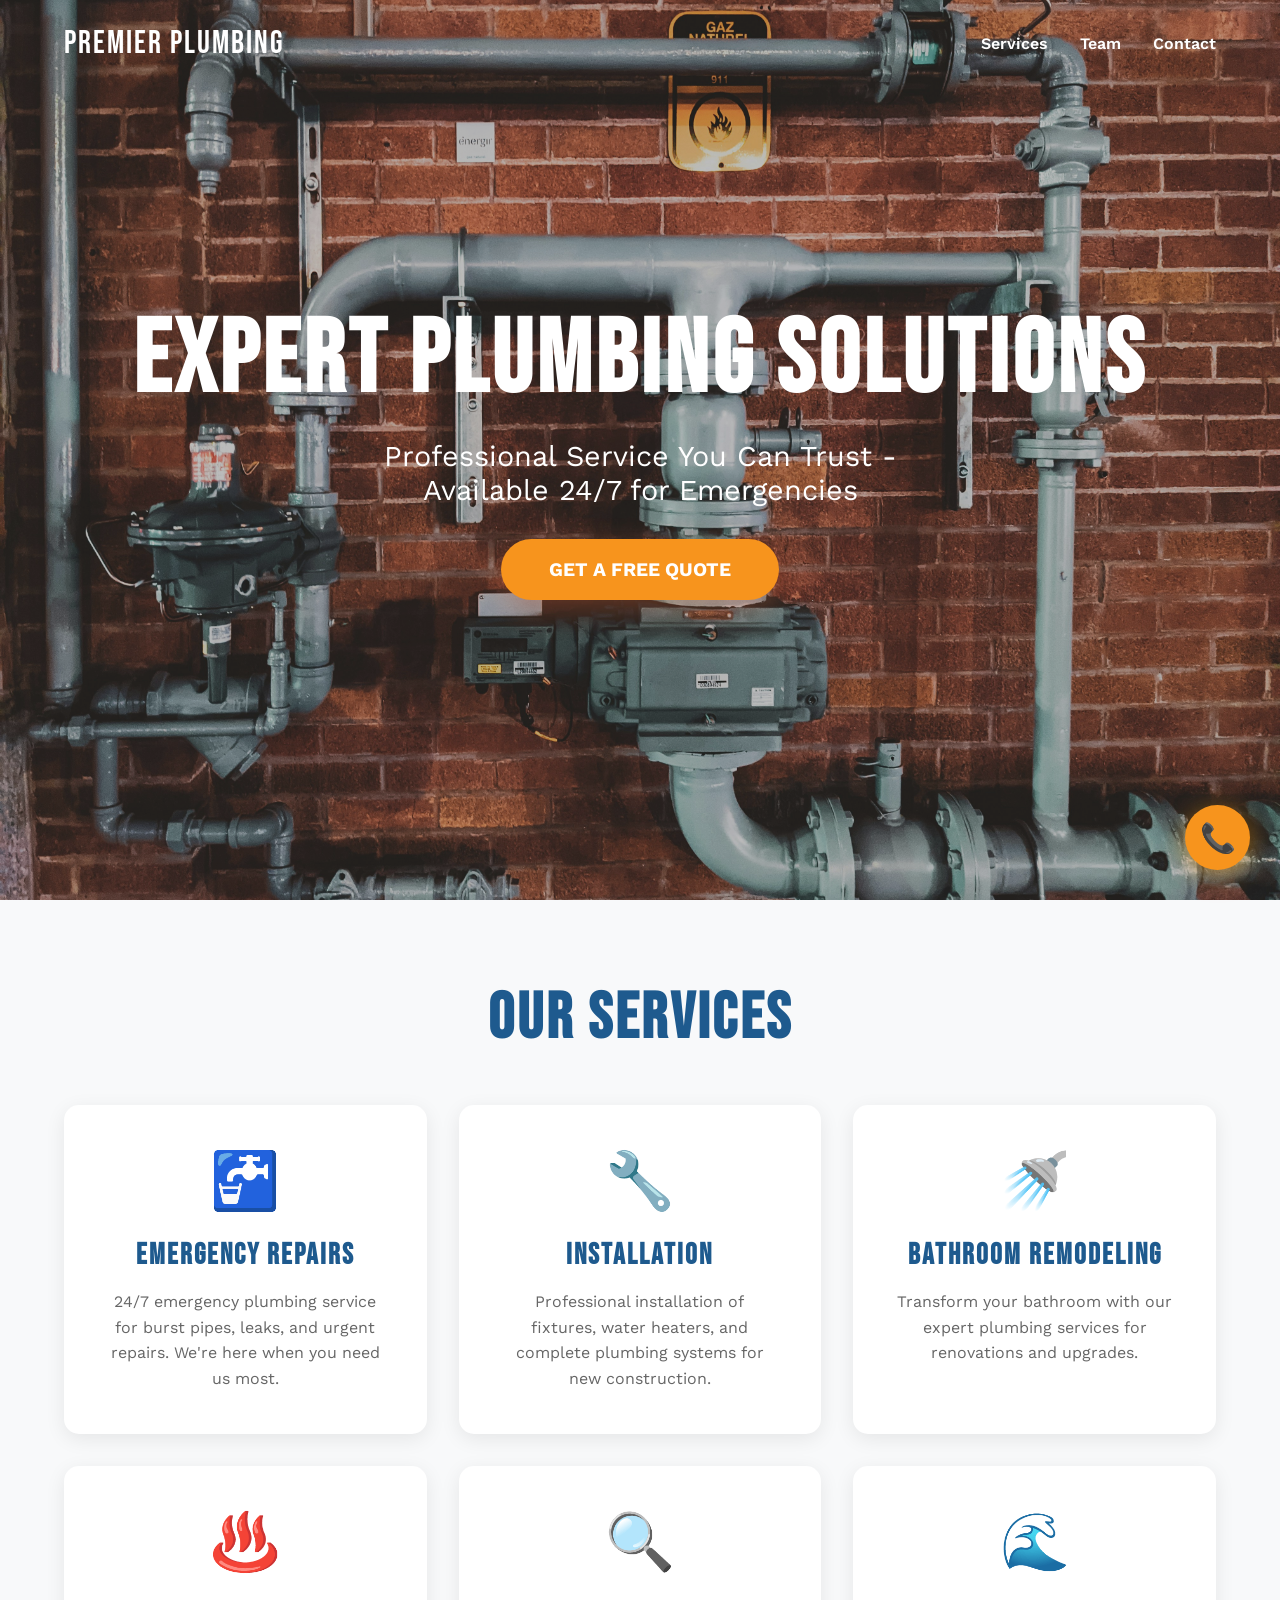
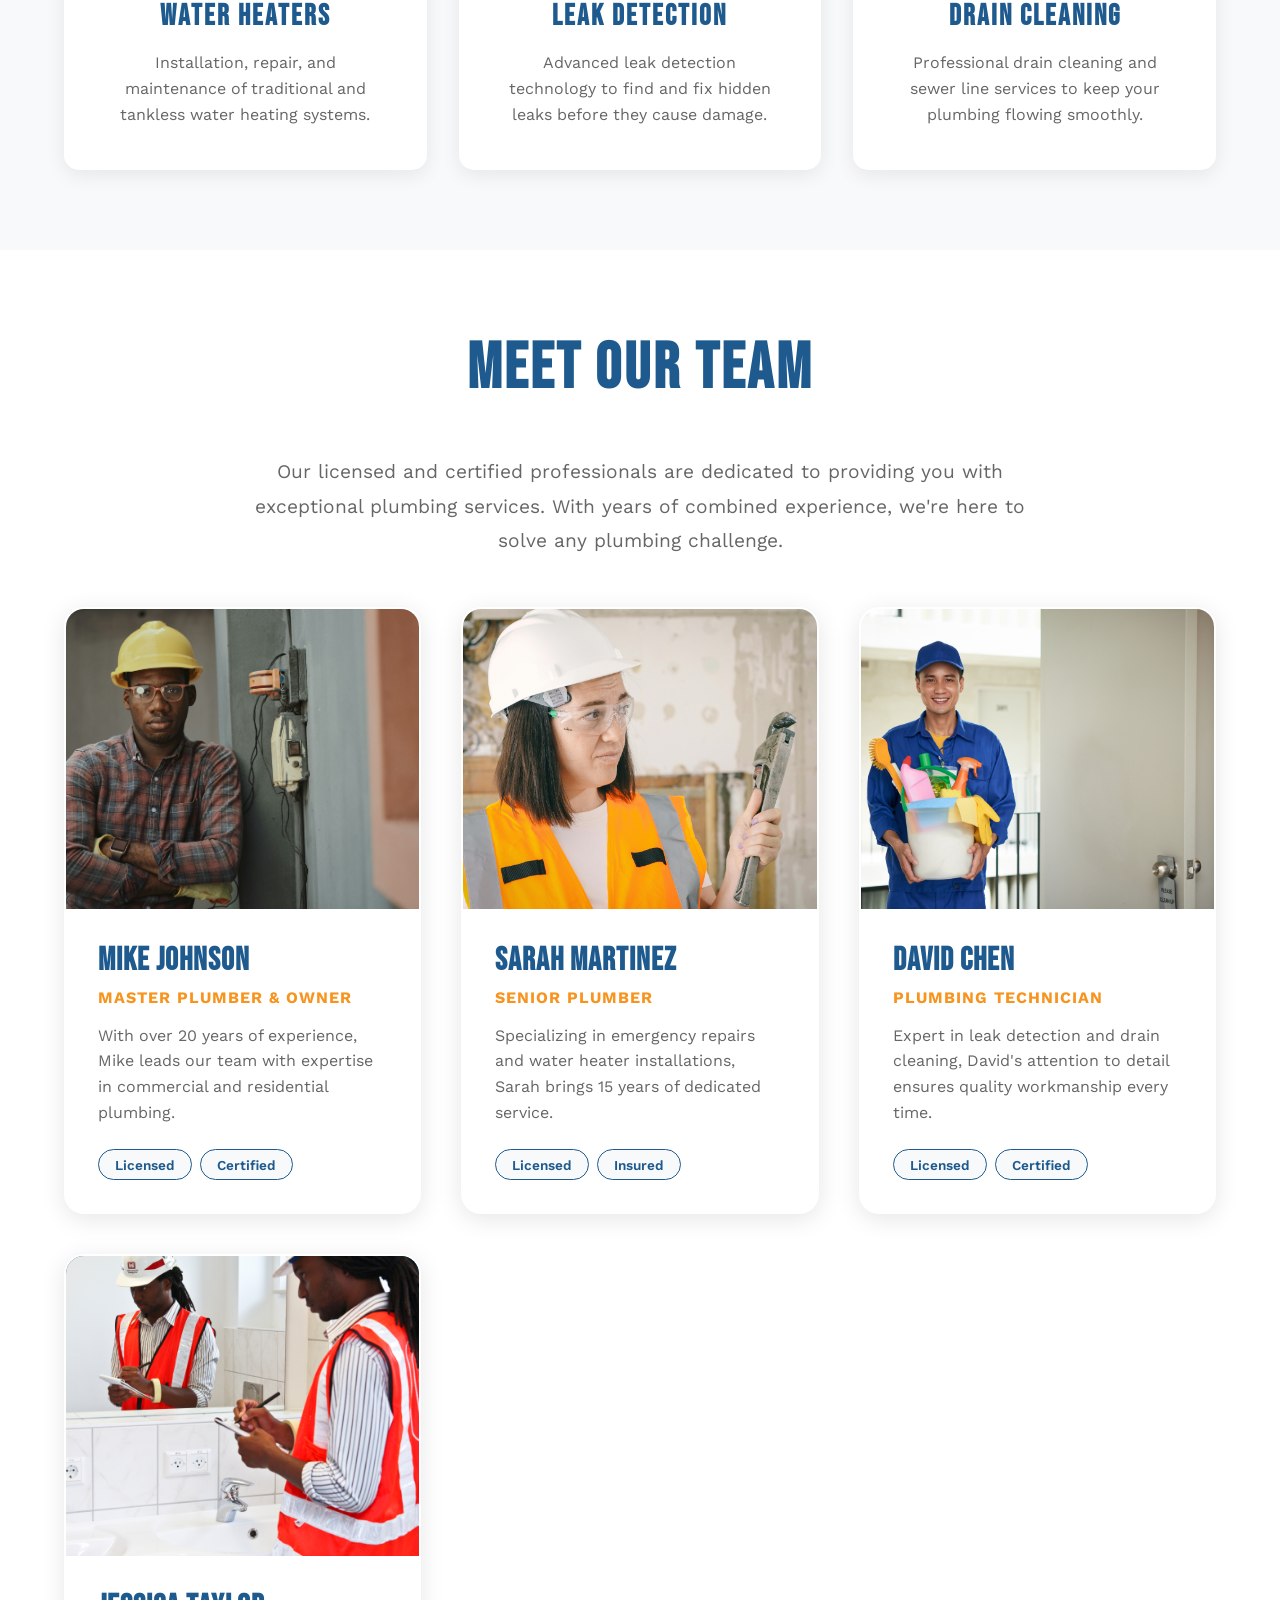
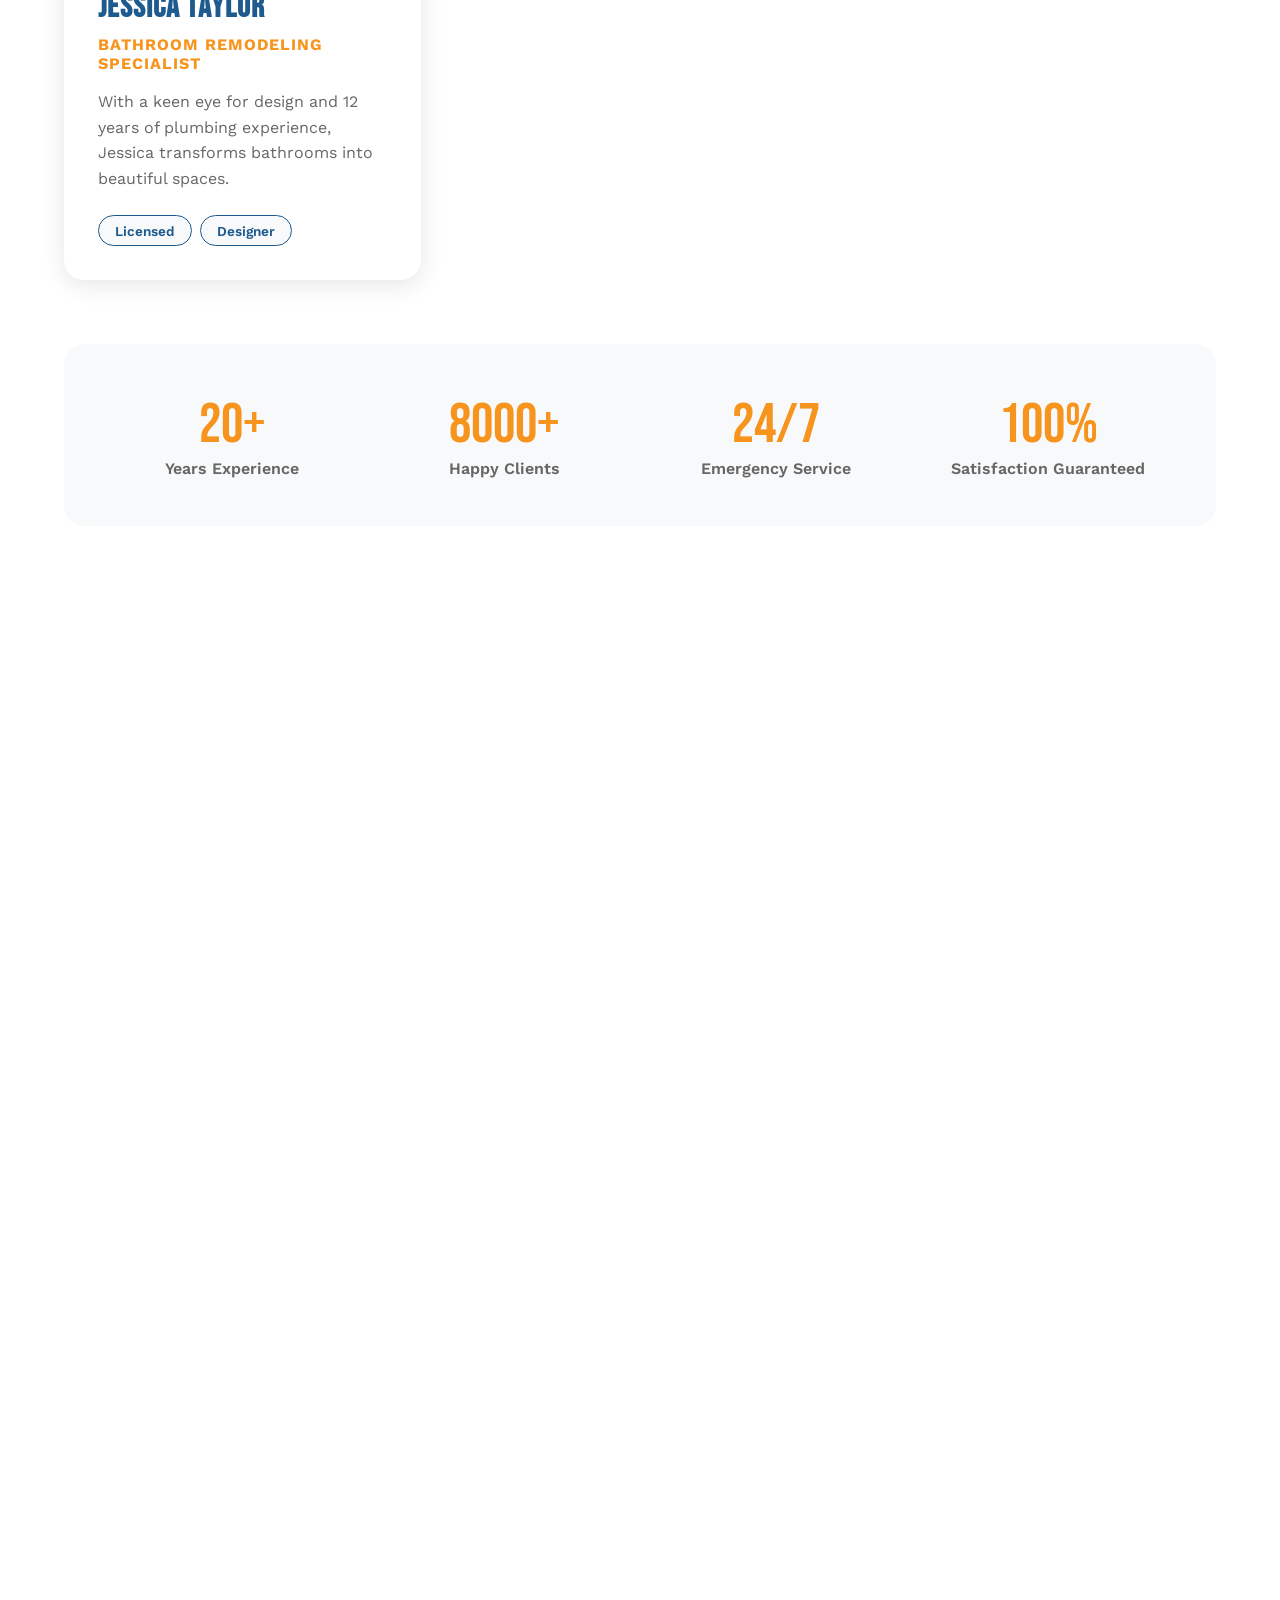
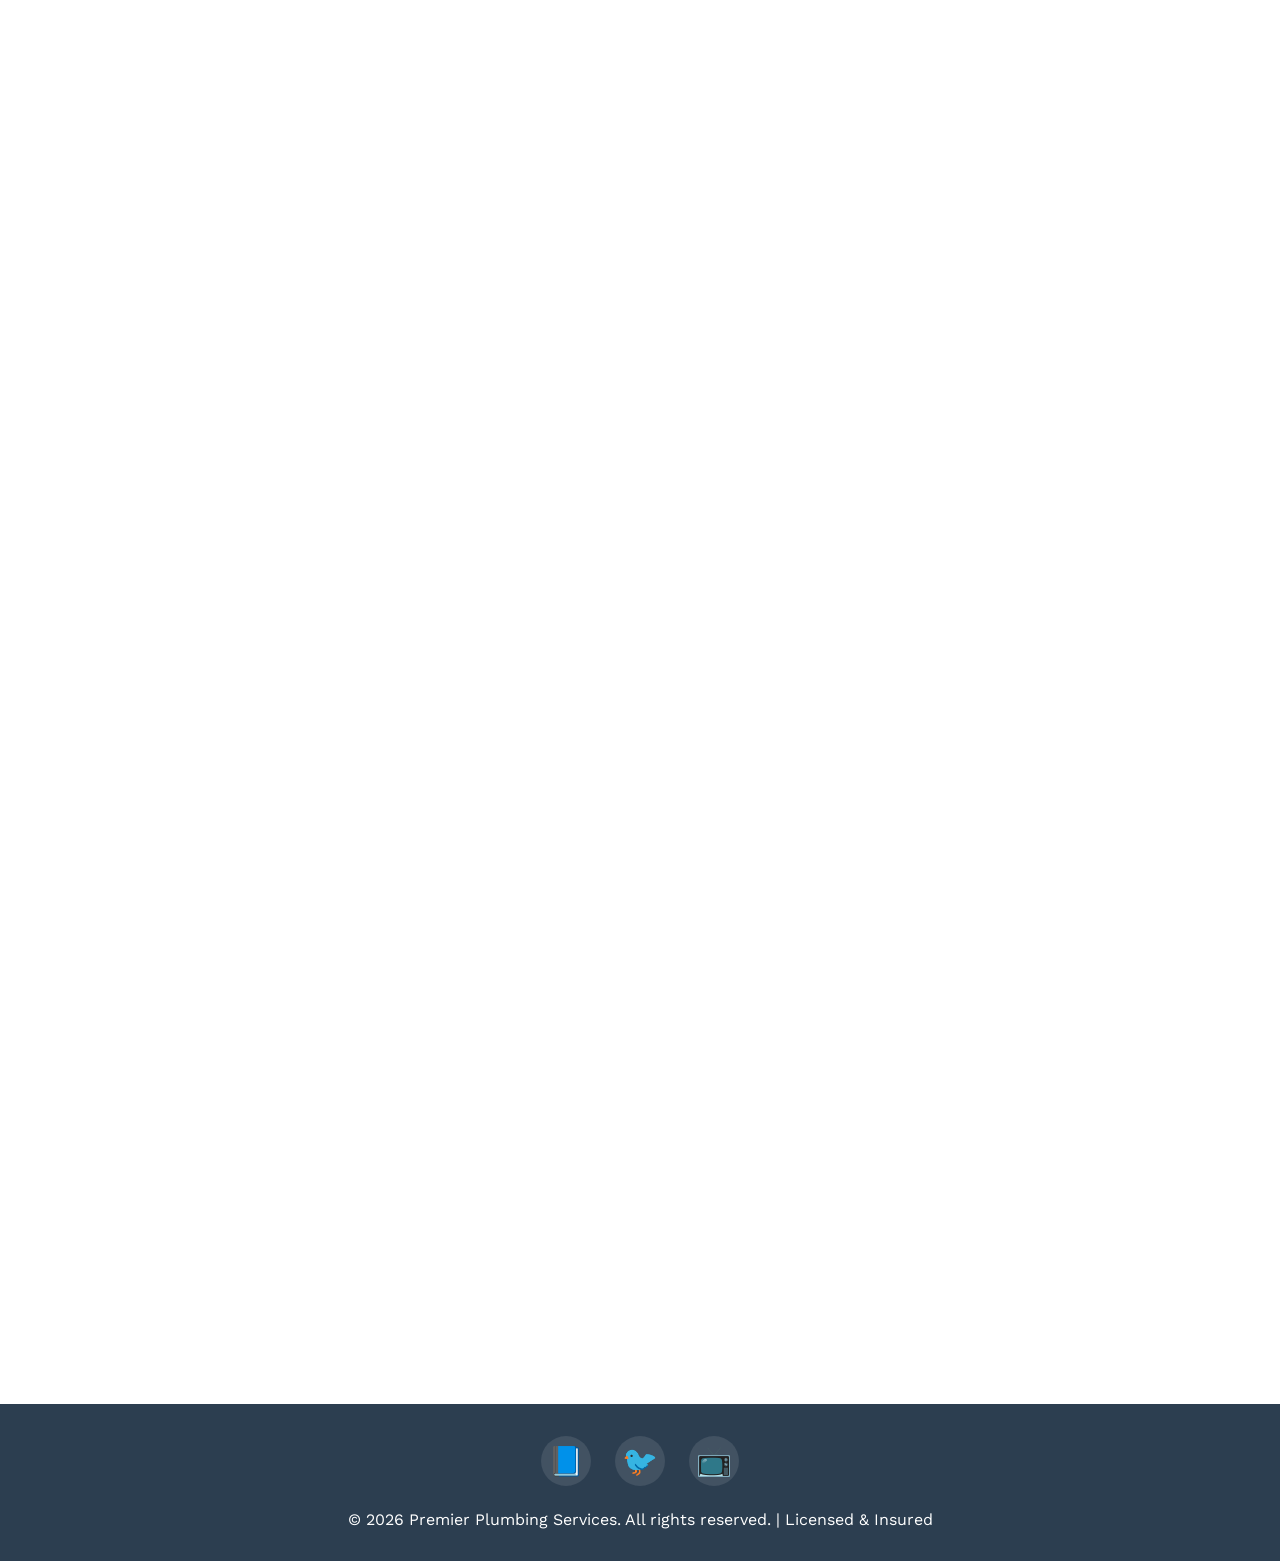
==== index.html @ 0212f5e2 "Pushed to GIT" ====
<!DOCTYPE html>
<html lang="en">
<head>
    <meta charset="UTF-8">
    <meta name="viewport" content="width=device-width, initial-scale=1.0">
    <title>Premier Plumbing Services | 24/7 Emergency Repairs</title>
    <link rel="preconnect" href="https://fonts.googleapis.com">
    <link rel="preconnect" href="https://fonts.gstatic.com" crossorigin>
    <link href="https://fonts.googleapis.com/css2?family=Bebas+Neue&family=Work+Sans:wght@400;600;700&display=swap" rel="stylesheet">
    <link rel="stylesheet" href="styles.css">
</head>
<body>
    <!-- Navigation -->
    <nav id="navbar">
        <div class="nav-container">
            <div class="logo">PREMIER PLUMBING</div>
            <ul class="nav-links">
                <li><a href="#services">Services</a></li>
                <li><a href="#about">Team</a></li>
                <li><a href="#contact">Contact</a></li>
            </ul>
        </div>
    </nav>

    <!-- Hero Section with Slideshow -->
    <section class="hero">
        <div class="slideshow">
            <div class="slide slide-1 active"></div>
            <div class="slide slide-2"></div>
            <div class="slide slide-3"></div>
        </div>
        <div class="hero-overlay"></div>
        <div class="hero-content">
            <h1>EXPERT PLUMBING SOLUTIONS</h1>
            <p>Professional Service You Can Trust - Available 24/7 for Emergencies</p>
            <a href="#contact" class="cta-button">GET A FREE QUOTE</a>
        </div>
    </section>

    <!-- Services Section -->
    <section id="services">
        <div class="container">
            <h2 class="section-title">OUR SERVICES</h2>
            <div class="services-grid">
                <div class="service-card">
                    <div class="service-icon">🚰</div>
                    <h3>Emergency Repairs</h3>
                    <p>24/7 emergency plumbing service for burst pipes, leaks, and urgent repairs. We're here when you need us most.</p>
                </div>
                <div class="service-card">
                    <div class="service-icon">🔧</div>
                    <h3>Installation</h3>
                    <p>Professional installation of fixtures, water heaters, and complete plumbing systems for new construction.</p>
                </div>
                <div class="service-card">
                    <div class="service-icon">🚿</div>
                    <h3>Bathroom Remodeling</h3>
                    <p>Transform your bathroom with our expert plumbing services for renovations and upgrades.</p>
                </div>
                <div class="service-card">
                    <div class="service-icon">♨️</div>
                    <h3>Water Heaters</h3>
                    <p>Installation, repair, and maintenance of traditional and tankless water heating systems.</p>
                </div>
                <div class="service-card">
                    <div class="service-icon">🔍</div>
                    <h3>Leak Detection</h3>
                    <p>Advanced leak detection technology to find and fix hidden leaks before they cause damage.</p>
                </div>
                <div class="service-card">
                    <div class="service-icon">🌊</div>
                    <h3>Drain Cleaning</h3>
                    <p>Professional drain cleaning and sewer line services to keep your plumbing flowing smoothly.</p>
                </div>
            </div>
        </div>
    </section>

    <!-- Team Section -->
    <section id="about">
        <div class="container">
            <h2 class="section-title">MEET OUR TEAM</h2>
            <p class="team-intro">Our licensed and certified professionals are dedicated to providing you with exceptional plumbing services. With years of combined experience, we're here to solve any plumbing challenge.</p>
            
            <div class="team-grid">
                <div class="team-card">
                    <div class="team-image">
                        <img src="images/team1.jpg" alt="Mike Johnson - Master Plumber">
                    </div>
                    <div class="team-info">
                        <h3>Mike Johnson</h3>
                        <p class="team-role">Master Plumber & Owner</p>
                        <p class="team-description">With over 20 years of experience, Mike leads our team with expertise in commercial and residential plumbing.</p>
                        <div class="team-badges">
                            <span class="badge">Licensed</span>
                            <span class="badge">Certified</span>
                        </div>
                    </div>
                </div>

                <div class="team-card">
                    <div class="team-image">
                        <img src="images/team2.jpg" alt="Sarah Martinez - Senior Plumber">
                    </div>
                    <div class="team-info">
                        <h3>Sarah Martinez</h3>
                        <p class="team-role">Senior Plumber</p>
                        <p class="team-description">Specializing in emergency repairs and water heater installations, Sarah brings 15 years of dedicated service.</p>
                        <div class="team-badges">
                            <span class="badge">Licensed</span>
                            <span class="badge">Insured</span>
                        </div>
                    </div>
                </div>

                <div class="team-card">
                    <div class="team-image">
                        <img src="images/team3.jpg" alt="David Chen - Plumbing Technician">
                    </div>
                    <div class="team-info">
                        <h3>David Chen</h3>
                        <p class="team-role">Plumbing Technician</p>
                        <p class="team-description">Expert in leak detection and drain cleaning, David's attention to detail ensures quality workmanship every time.</p>
                        <div class="team-badges">
                            <span class="badge">Licensed</span>
                            <span class="badge">Certified</span>
                        </div>
                    </div>
                </div>

                <div class="team-card">
                    <div class="team-image">
                        <img src="images/team4.jpg" alt="Jessica Taylor - Bathroom Specialist">
                    </div>
                    <div class="team-info">
                        <h3>Jessica Taylor</h3>
                        <p class="team-role">Bathroom Remodeling Specialist</p>
                        <p class="team-description">With a keen eye for design and 12 years of plumbing experience, Jessica transforms bathrooms into beautiful spaces.</p>
                        <div class="team-badges">
                            <span class="badge">Licensed</span>
                            <span class="badge">Designer</span>
                        </div>
                    </div>
                </div>
            </div>

            <div class="stats">
                <div class="stat-item">
                    <span class="stat-number">20+</span>
                    <span class="stat-label">Years Experience</span>
                </div>
                <div class="stat-item">
                    <span class="stat-number">8000+</span>
                    <span class="stat-label">Happy Clients</span>
                </div>
                <div class="stat-item">
                    <span class="stat-number">24/7</span>
                    <span class="stat-label">Emergency Service</span>
                </div>
                <div class="stat-item">
                    <span class="stat-number">100%</span>
                    <span class="stat-label">Satisfaction Guaranteed</span>
                </div>
            </div>
        </div>
    </section>

    <!-- Pricing Section -->
    <section id="pricing">
        <div class="container">
            <h2 class="section-title">OUR PRICING PLANS</h2>
            <p class="pricing-intro">Transparent pricing with no hidden fees. Choose the plan that works best for you.</p>
            
            <div class="pricing-grid">
                <div class="pricing-card">
                    <div class="pricing-header">
                        <h3>Basic Service</h3>
                        <div class="price">
                            <span class="currency">$</span>
                            <span class="amount">89</span>
                            <span class="period">/visit</span>
                        </div>
                    </div>
                    <ul class="pricing-features">
                        <li>✓ Standard Inspection</li>
                        <li>✓ Minor Repairs</li>
                        <li>✓ Drain Cleaning</li>
                        <li>✓ Fixture Installation</li>
                        <li>✓ 30-Day Warranty</li>
                        <li class="unavailable">✗ Emergency Service</li>
                        <li class="unavailable">✗ Priority Scheduling</li>
                    </ul>
                    <button class="pricing-btn">Get Started</button>
                </div>

                <div class="pricing-card featured">
                    <div class="badge-featured">MOST POPULAR</div>
                    <div class="pricing-header">
                        <h3>Premium Service</h3>
                        <div class="price">
                            <span class="currency">$</span>
                            <span class="amount">149</span>
                            <span class="period">/visit</span>
                        </div>
                    </div>
                    <ul class="pricing-features">
                        <li>✓ Comprehensive Inspection</li>
                        <li>✓ All Repairs Included</li>
                        <li>✓ Advanced Drain Cleaning</li>
                        <li>✓ Fixture Installation</li>
                        <li>✓ 90-Day Warranty</li>
                        <li>✓ Same-Day Service</li>
                        <li>✓ Priority Scheduling</li>
                    </ul>
                    <button class="pricing-btn featured-btn">Get Started</button>
                </div>

                <div class="pricing-card">
                    <div class="pricing-header">
                        <h3>Emergency 24/7</h3>
                        <div class="price">
                            <span class="currency">$</span>
                            <span class="amount">199</span>
                            <span class="period">/visit</span>
                        </div>
                    </div>
                    <ul class="pricing-features">
                        <li>✓ 24/7 Availability</li>
                        <li>✓ 30-Min Response Time</li>
                        <li>✓ All Emergency Repairs</li>
                        <li>✓ Water Damage Prevention</li>
                        <li>✓ 1-Year Warranty</li>
                        <li>✓ Priority Scheduling</li>
                        <li>✓ Follow-up Inspection</li>
                    </ul>
                    <button class="pricing-btn">Get Started</button>
                </div>

                <div class="pricing-card">
                    <div class="pricing-header">
                        <h3>Annual Maintenance</h3>
                        <div class="price">
                            <span class="currency">$</span>
                            <span class="amount">499</span>
                            <span class="period">/year</span>
                        </div>
                    </div>
                    <ul class="pricing-features">
                        <li>✓ 4 Scheduled Inspections</li>
                        <li>✓ Preventive Maintenance</li>
                        <li>✓ 20% Off All Repairs</li>
                        <li>✓ Priority Emergency Service</li>
                        <li>✓ Lifetime Warranty</li>
                        <li>✓ Free Drain Cleaning</li>
                        <li>✓ Water Heater Check</li>
                    </ul>
                    <button class="pricing-btn">Get Started</button>
                </div>
            </div>

            <p class="pricing-note">* Prices are base rates. Final cost may vary based on materials and complexity of work. Free estimates available.</p>
        </div>
    </section>

    <!-- Testimonials Section -->
    <section id="testimonials">
        <div class="container">
            <h2 class="section-title">WHAT OUR CLIENTS SAY</h2>
            <div class="testimonial-slider-container">
                <button class="slider-arrow prev" aria-label="Previous testimonial">‹</button>
                
                <div class="testimonial-slider">
                    <div class="testimonial-slide active">
                        <div class="testimonial-card">
                            <div class="testimonial-image">
                                <img src="images/client1.jpg" alt="Client photo">
                            </div>
                            <div class="testimonial-content">
                                <div class="stars">⭐⭐⭐⭐⭐</div>
                                <p class="testimonial-text">"Premier Plumbing saved the day! Had a burst pipe at 2 AM and they were here within 30 minutes. Professional, efficient, and reasonably priced. Highly recommend!"</p>
                                <h4 class="client-name">John Anderson</h4>
                                <p class="client-location">Homeowner, Downtown</p>
                            </div>
                        </div>
                    </div>

                    <div class="testimonial-slide">
                        <div class="testimonial-card">
                            <div class="testimonial-image">
                                <img src="images/client2.jpg" alt="Client photo">
                            </div>
                            <div class="testimonial-content">
                                <div class="stars">⭐⭐⭐⭐⭐</div>
                                <p class="testimonial-text">"Outstanding service! They completely renovated our bathroom plumbing. The team was punctual, clean, and the quality of work exceeded our expectations."</p>
                                <h4 class="client-name">Maria Rodriguez</h4>
                                <p class="client-location">Business Owner, Westside</p>
                            </div>
                        </div>
                    </div>

                    <div class="testimonial-slide">
                        <div class="testimonial-card">
                            <div class="testimonial-image">
                                <img src="images/client3.jpg" alt="Client photo">
                            </div>
                            <div class="testimonial-content">
                                <div class="stars">⭐⭐⭐⭐⭐</div>
                                <p class="testimonial-text">"Best plumbers in town! Fixed our water heater issue quickly and explained everything clearly. Fair pricing and excellent customer service. Will definitely use again."</p>
                                <h4 class="client-name">Robert Chen</h4>
                                <p class="client-location">Property Manager, Eastside</p>
                            </div>
                        </div>
                    </div>

                    <div class="testimonial-slide">
                        <div class="testimonial-card">
                            <div class="testimonial-image">
                                <img src="images/client4.jpg" alt="Client photo">
                            </div>
                            <div class="testimonial-content">
                                <div class="stars">⭐⭐⭐⭐⭐</div>
                                <p class="testimonial-text">"Professional and trustworthy! They handled our commercial building's plumbing upgrade perfectly. On time, on budget, and incredible attention to detail."</p>
                                <h4 class="client-name">Sarah Thompson</h4>
                                <p class="client-location">Facility Manager, North District</p>
                            </div>
                        </div>
                    </div>
                </div>
                
                <button class="slider-arrow next" aria-label="Next testimonial">›</button>
            </div>
        </div>
    </section>

    <!-- Trusted Brands Section -->
    <section id="brands">
        <div class="container">
            <h2 class="section-title">TRUSTED BY LEADING BRANDS</h2>
            <div class="brands-grid">
                <div class="brand-item">
                    <img src="images/brand1.jpg" alt="Kohler">
                </div>
                <div class="brand-item">
                    <img src="images/brand2.webp" alt="American Standard">
                </div>
                <div class="brand-item">
                    <img src="images/brand3.png" alt="Delta">
                </div>
                <div class="brand-item">
                    <img src="images/brand4.png" alt="Moen">
                </div>
                <div class="brand-item">
                    <img src="images/brand5.webp" alt="Rheem">
                </div>
                <!-- <div class="brand-item">
                    <img src="images/brand6.png" alt="Toto">
                </div> -->
            </div>
        </div>
    </section>

    <!-- Contact Section with Mailchimp Form -->
    <section id="contact">
        <div class="container">
            <h2 class="section-title">GET IN TOUCH</h2>
            <div class="contact-content">
                <p>Ready to solve your plumbing problems? Sign up for our newsletter to receive exclusive tips, special offers, and priority service notifications.</p>
                
                <!-- Mailchimp Form -->
                <div class="email-form">
                    <form id="mc-embedded-subscribe-form" name="mc-embedded-subscribe-form" class="validate" target="_blank" novalidate>
                        <div class="form-group">
                            <label for="mce-EMAIL">Email Address *</label>
                            <input type="email" value="" name="EMAIL" class="required email" id="mce-EMAIL" required placeholder="your.email@example.com">
                        </div>
                        <div class="form-group">
                            <label for="mce-FNAME">First Name</label>
                            <input type="text" value="" name="FNAME" class="" id="mce-FNAME" placeholder="John">
                        </div>
                        <div class="form-group">
                            <label for="mce-LNAME">Last Name</label>
                            <input type="text" value="" name="LNAME" class="" id="mce-LNAME" placeholder="Doe">
                        </div>
                        <div style="position: absolute; left: -5000px;" aria-hidden="true">
                            <input type="text" name="b_XXXX_XXXX" tabindex="-1" value="">
                        </div>
                        <button type="submit" class="submit-btn">SUBSCRIBE NOW</button>
                    </form>
                    <div class="form-message" id="form-message"></div>
                    <p style="margin-top: 1.5rem; font-size: 0.9rem; opacity: 0.8;">
                        📞 Emergency? Call us now: <strong style="font-size: 1.2rem;">(555) 123-4567</strong>
                    </p>
                </div>
            </div>
        </div>
    </section>

    <!-- Footer -->
    <footer>
        <div class="social-links">
            <a href="https://facebook.com" target="_blank" rel="noopener" aria-label="Facebook">📘</a>
            <a href="https://twitter.com" target="_blank" rel="noopener" aria-label="Twitter">🐦</a>
            <a href="https://youtube.com" target="_blank" rel="noopener" aria-label="YouTube">📺</a>
        </div>
        <p>&copy; 2026 Premier Plumbing Services. All rights reserved. | Licensed & Insured</p>
    </footer>

    <!-- Floating Call Button -->
    <a href="tel:+15551234567" class="floating-call-btn" aria-label="Call Now">📞</a>

    <script src="script.js"></script>
</body>
</html>
---- styles.css ----
* {
    margin: 0;
    padding: 0;
    box-sizing: border-box;
}

:root {
    --primary: #1E5A8E;
    --secondary: #F7941D;
    --dark: #2C3E50;
    --light: #F8F9FA;
    --accent: #00A8E1;
}

body {
    font-family: 'Work Sans', sans-serif;
    color: var(--dark);
    overflow-x: hidden;
}

/* Hero Section with Slideshow */
.hero {
    height: 100vh;
    position: relative;
    overflow: hidden;
}

.slideshow {
    position: absolute;
    top: 0;
    left: 0;
    width: 100%;
    height: 100%;
}

.slide {
    position: absolute;
    top: 0;
    left: 0;
    width: 100%;
    height: 100%;
    opacity: 0;
    transition: opacity 1.5s ease-in-out;
    background-size: cover;
    background-position: center;
}

.slide.active {
    opacity: 1;
}

.slide-1 {
    background-image: url('images/slide1.jpg');
}

.slide-2 {
    background-image: url('images/slide2.jpg');
}

.slide-3 {
    background-image: url('images/slide3.jpg');
}

.hero-overlay {
    position: absolute;
    top: 0;
    left: 0;
    width: 100%;
    height: 100%;
    background: rgba(0, 0, 0, 0.25);
    z-index: 1;
}

.hero-content {
    position: relative;
    z-index: 2;
    height: 100%;
    display: flex;
    flex-direction: column;
    justify-content: center;
    align-items: center;
    text-align: center;
    color: white;
    padding: 2rem;
}

.hero h1 {
    font-family: 'Bebas Neue', cursive;
    font-size: clamp(3rem, 8vw, 7rem);
    letter-spacing: 4px;
    margin-bottom: 1rem;
    animation: fadeInUp 1s ease-out;
}

.hero p {
    font-size: clamp(1.2rem, 2.5vw, 1.8rem);
    margin-bottom: 2rem;
    max-width: 600px;
    animation: fadeInUp 1s ease-out 0.2s both;
}

.cta-button {
    background: var(--secondary);
    color: white;
    padding: 1.2rem 3rem;
    font-size: 1.2rem;
    font-weight: 700;
    border: none;
    border-radius: 50px;
    cursor: pointer;
    text-decoration: none;
    display: inline-block;
    transition: all 0.3s ease;
    animation: fadeInUp 1s ease-out 0.4s both;
    box-shadow: 0 10px 30px rgba(255, 107, 53, 0.3);
}

.cta-button:hover {
    transform: translateY(-3px);
    box-shadow: 0 15px 40px rgba(247, 148, 29, 0.5);
    background: #E6850D;
}

/* Navigation */
nav {
    position: fixed;
    top: 0;
    width: 100%;
    z-index: 100;
    padding: 1.5rem 5%;
    transition: all 0.3s ease;
}

nav.scrolled {
    background: rgba(255, 255, 255, 0.95);
    backdrop-filter: blur(10px);
    box-shadow: 0 2px 20px rgba(0, 0, 0, 0.1);
}

.nav-container {
    max-width: 1200px;
    margin: 0 auto;
    display: flex;
    justify-content: space-between;
    align-items: center;
}

.logo {
    font-family: 'Bebas Neue', cursive;
    font-size: 2rem;
    color: white;
    letter-spacing: 2px;
}

nav.scrolled .logo {
    color: var(--primary);
}

.nav-links {
    display: flex;
    gap: 2rem;
    list-style: none;
}

.nav-links a {
    color: white;
    text-decoration: none;
    font-weight: 600;
    transition: color 0.3s ease;
}

nav.scrolled .nav-links a {
    color: var(--dark);
}

.nav-links a:hover {
    color: var(--accent);
}

/* Section Styles */
section {
    padding: 5rem 5%;
    opacity: 0;
    transform: translateY(50px);
    transition: all 0.8s ease-out;
}

section.visible {
    opacity: 1;
    transform: translateY(0);
}

.container {
    max-width: 1200px;
    margin: 0 auto;
}

.section-title {
    font-family: 'Bebas Neue', cursive;
    font-size: clamp(2.5rem, 5vw, 4rem);
    text-align: center;
    margin-bottom: 3rem;
    color: var(--primary);
    letter-spacing: 3px;
}

/* Services Section */
#services {
    background: var(--light);
}

.services-grid {
    display: grid;
    grid-template-columns: repeat(auto-fit, minmax(280px, 1fr));
    gap: 2rem;
    margin-top: 3rem;
}

.service-card {
    background: white;
    padding: 2.5rem;
    border-radius: 15px;
    text-align: center;
    transition: all 0.3s ease;
    box-shadow: 0 5px 20px rgba(0, 0, 0, 0.08);
    border: 3px solid transparent;
}

.service-card:hover {
    transform: translateY(-10px);
    border-color: var(--secondary);
    box-shadow: 0 15px 40px rgba(0, 0, 0, 0.15);
}

.service-icon {
    font-size: 3.5rem;
    margin-bottom: 1.5rem;
}

.service-card h3 {
    font-family: 'Bebas Neue', cursive;
    font-size: 1.8rem;
    margin-bottom: 1rem;
    color: var(--primary);
    letter-spacing: 2px;
}

.service-card p {
    color: #666;
    line-height: 1.6;
}

/* Team Section */
#about {
    background: white;
}

/* Pricing Section */
#pricing {
    background: var(--light);
}

.pricing-intro {
    text-align: center;
    max-width: 700px;
    margin: 0 auto 3rem;
    font-size: 1.2rem;
    color: #666;
    line-height: 1.8;
}

.pricing-grid {
    display: grid;
    grid-template-columns: repeat(auto-fit, minmax(280px, 1fr));
    gap: 2rem;
    margin-bottom: 2rem;
}

.pricing-card {
    background: white;
    border-radius: 20px;
    padding: 2.5rem 2rem;
    box-shadow: 0 5px 25px rgba(0, 0, 0, 0.1);
    transition: all 0.3s ease;
    border: 3px solid transparent;
    position: relative;
    display: flex;
    flex-direction: column;
}

.pricing-card:hover {
    transform: translateY(-10px);
    box-shadow: 0 15px 40px rgba(0, 0, 0, 0.15);
    border-color: var(--accent);
}

.pricing-card.featured {
    border-color: var(--secondary);
    transform: scale(1.05);
    box-shadow: 0 10px 40px rgba(247, 148, 29, 0.3);
}

.pricing-card.featured:hover {
    transform: scale(1.05) translateY(-10px);
    box-shadow: 0 20px 50px rgba(247, 148, 29, 0.4);
}

.badge-featured {
    position: absolute;
    top: -15px;
    left: 50%;
    transform: translateX(-50%);
    background: var(--secondary);
    color: white;
    padding: 0.5rem 1.5rem;
    border-radius: 20px;
    font-weight: 700;
    font-size: 0.85rem;
    letter-spacing: 1px;
    box-shadow: 0 3px 10px rgba(247, 148, 29, 0.4);
}

.pricing-header {
    text-align: center;
    margin-bottom: 2rem;
    padding-bottom: 2rem;
    border-bottom: 2px solid var(--light);
}

.pricing-header h3 {
    font-family: 'Bebas Neue', cursive;
    font-size: 2rem;
    color: var(--primary);
    margin-bottom: 1rem;
    letter-spacing: 2px;
}

.price {
    display: flex;
    align-items: flex-start;
    justify-content: center;
    gap: 0.3rem;
}

.currency {
    font-size: 2rem;
    color: var(--secondary);
    font-weight: 700;
    margin-top: 0.5rem;
}

.amount {
    font-family: 'Bebas Neue', cursive;
    font-size: 4.5rem;
    color: var(--primary);
    line-height: 1;
    font-weight: 700;
}

.period {
    font-size: 1.2rem;
    color: #666;
    align-self: flex-end;
    margin-bottom: 0.8rem;
}

.pricing-features {
    list-style: none;
    margin-bottom: 2rem;
    flex-grow: 1;
}

.pricing-features li {
    padding: 0.8rem 0;
    color: #666;
    font-size: 1rem;
    border-bottom: 1px solid #f0f0f0;
}

.pricing-features li:last-child {
    border-bottom: none;
}

.pricing-features li.unavailable {
    color: #ccc;
    text-decoration: line-through;
}

.pricing-btn {
    background: var(--primary);
    color: white;
    padding: 1rem 2rem;
    border: none;
    border-radius: 50px;
    font-size: 1.1rem;
    font-weight: 700;
    cursor: pointer;
    transition: all 0.3s ease;
    box-shadow: 0 5px 20px rgba(30, 90, 142, 0.3);
    width: 100%;
}

.pricing-btn:hover {
    background: var(--accent);
    transform: translateY(-3px);
    box-shadow: 0 8px 25px rgba(30, 90, 142, 0.4);
}

.pricing-btn.featured-btn {
    background: var(--secondary);
    box-shadow: 0 5px 20px rgba(247, 148, 29, 0.3);
}

.pricing-btn.featured-btn:hover {
    background: #E6850D;
    box-shadow: 0 8px 25px rgba(247, 148, 29, 0.5);
}

.pricing-note {
    text-align: center;
    color: #666;
    font-size: 0.95rem;
    font-style: italic;
    max-width: 800px;
    margin: 2rem auto 0;
}

.team-intro {
    text-align: center;
    max-width: 800px;
    margin: 0 auto 3rem;
    font-size: 1.2rem;
    color: #666;
    line-height: 1.8;
}

.team-grid {
    display: grid;
    grid-template-columns: repeat(auto-fit, minmax(280px, 1fr));
    gap: 2.5rem;
    margin-bottom: 4rem;
}

.team-card {
    background: white;
    border-radius: 20px;
    overflow: hidden;
    box-shadow: 0 5px 25px rgba(0, 0, 0, 0.1);
    transition: all 0.3s ease;
    border: 2px solid transparent;
}

.team-card:hover {
    transform: translateY(-10px);
    box-shadow: 0 15px 40px rgba(0, 0, 0, 0.15);
    border-color: var(--accent);
}

.team-image {
    width: 100%;
    height: 300px;
    overflow: hidden;
    background: linear-gradient(135deg, var(--primary) 0%, var(--accent) 100%);
    display: flex;
    align-items: center;
    justify-content: center;
    position: relative;
}

.team-image img {
    width: 100%;
    height: 100%;
    object-fit: cover;
    transition: transform 0.3s ease;
}

.team-card:hover .team-image img {
    transform: scale(1.05);
}

.team-info {
    padding: 2rem;
}

.team-info h3 {
    font-family: 'Bebas Neue', cursive;
    font-size: 2rem;
    color: var(--primary);
    margin-bottom: 0.5rem;
    letter-spacing: 1px;
}

.team-role {
    color: var(--secondary);
    font-weight: 700;
    font-size: 1rem;
    text-transform: uppercase;
    letter-spacing: 1px;
    margin-bottom: 1rem;
}

.team-description {
    color: #666;
    line-height: 1.6;
    margin-bottom: 1.5rem;
}

.team-badges {
    display: flex;
    gap: 0.5rem;
    flex-wrap: wrap;
}

.badge {
    background: var(--light);
    color: var(--primary);
    padding: 0.4rem 1rem;
    border-radius: 20px;
    font-size: 0.85rem;
    font-weight: 600;
    border: 1px solid var(--primary);
}

.about-text h2 {
    font-family: 'Bebas Neue', cursive;
    font-size: 3rem;
    color: var(--primary);
    margin-bottom: 1.5rem;
    letter-spacing: 2px;
}

.about-text p {
    line-height: 1.8;
    color: #666;
    margin-bottom: 1rem;
    font-size: 1.1rem;
}

.stats {
    display: grid;
    grid-template-columns: repeat(auto-fit, minmax(200px, 1fr));
    gap: 2rem;
    margin-top: 3rem;
    padding: 3rem;
    background: var(--light);
    border-radius: 20px;
}

.stat-item {
    text-align: center;
}

.stat-number {
    font-family: 'Bebas Neue', cursive;
    font-size: 3.5rem;
    color: var(--secondary);
    display: block;
}

.stat-label {
    color: #666;
    font-weight: 600;
}

/* Contact Section */
#contact {
    background-image: url('images/contact-bg.jpg');
    background-size: cover;
    background-position: center;
    background-repeat: no-repeat;
    background-attachment: fixed;
    color: white;
    position: relative;
}

#contact::before {
    content: '';
    position: absolute;
    top: 0;
    left: 0;
    right: 0;
    bottom: 0;
    background: linear-gradient(135deg, rgba(30, 90, 142, 0.92) 0%, rgba(22, 72, 110, 0.92) 100%);
    z-index: 0;
}

#contact > * {
    position: relative;
    z-index: 1;
}

/* Testimonials Section */
#testimonials {
    background: var(--light);
    position: relative;
}

.testimonial-slider-container {
    position: relative;
    max-width: 900px;
    margin: 0 auto;
    padding: 2rem 0;
}

.testimonial-slider {
    position: relative;
    overflow: hidden;
    min-height: 450px;
}

.testimonial-slide {
    position: absolute;
    top: 0;
    left: 0;
    width: 100%;
    opacity: 0;
    transform: translateX(100%);
    transition: all 0.5s ease-in-out;
    pointer-events: none;
}

.testimonial-slide.active {
    opacity: 1;
    transform: translateX(0);
    pointer-events: all;
    position: relative;
}

.testimonial-card {
    background: white;
    border-radius: 20px;
    padding: 3rem;
    box-shadow: 0 10px 40px rgba(0, 0, 0, 0.1);
    display: flex;
    gap: 2rem;
    align-items: center;
}

.testimonial-image {
    flex-shrink: 0;
}

.testimonial-image img {
    width: 150px;
    height: 150px;
    border-radius: 50%;
    object-fit: cover;
    border: 5px solid var(--accent);
    box-shadow: 0 5px 20px rgba(0, 0, 0, 0.1);
}

.testimonial-content {
    flex: 1;
}

.stars {
    font-size: 1.5rem;
    margin-bottom: 1rem;
}

.testimonial-text {
    font-size: 1.2rem;
    line-height: 1.8;
    color: #666;
    font-style: italic;
    margin-bottom: 1.5rem;
}

.client-name {
    font-family: 'Bebas Neue', cursive;
    font-size: 1.5rem;
    color: var(--primary);
    margin-bottom: 0.3rem;
    letter-spacing: 1px;
}

.client-location {
    color: var(--secondary);
    font-weight: 600;
    font-size: 0.95rem;
}

.slider-arrow {
    position: absolute;
    top: 50%;
    transform: translateY(-50%);
    background: var(--secondary);
    color: white;
    border: none;
    width: 50px;
    height: 50px;
    border-radius: 50%;
    font-size: 2rem;
    cursor: pointer;
    transition: all 0.3s ease;
    z-index: 10;
    display: flex;
    align-items: center;
    justify-content: center;
    box-shadow: 0 5px 20px rgba(0, 0, 0, 0.2);
}

.slider-arrow:hover {
    background: var(--primary);
    transform: translateY(-50%) scale(1.1);
}

.slider-arrow.prev {
    left: -25px;
}

.slider-arrow.next {
    right: -25px;
}

/* Trusted Brands Section */
#brands {
    background: white;
    padding: 4rem 5%;
}

.brands-grid {
    display: grid;
    grid-template-columns: repeat(auto-fit, minmax(150px, 1fr));
    gap: 3rem;
    align-items: center;
    max-width: 1000px;
    margin: 0 auto;
}

.brand-item {
    display: flex;
    align-items: center;
    justify-content: center;
    padding: 1rem;
    transition: all 0.3s ease;
    filter: grayscale(100%);
    opacity: 0.6;
}

.brand-item:hover {
    filter: grayscale(0%);
    opacity: 1;
    transform: scale(1.1);
}

.brand-item img {
    max-width: 100%;
    height: auto;
    max-height: 80px;
}

#contact .section-title {
    color: white;
}

.contact-content {
    max-width: 600px;
    margin: 0 auto;
    text-align: center;
}

.contact-content p {
    font-size: 1.2rem;
    margin-bottom: 2rem;
    line-height: 1.8;
}

/* Mailchimp Form */
.email-form {
    background: rgba(255, 255, 255, 0.1);
    backdrop-filter: blur(10px);
    position: relative;
    padding: 3rem;
    border-radius: 20px;
    border: 2px solid rgba(255, 255, 255, 0.3);
    box-shadow: 0 10px 40px rgba(0, 0, 0, 0.3);
}

.form-group {
    margin-bottom: 1.5rem;
}

.form-group label {
    display: block;
    margin-bottom: 0.5rem;
    font-weight: 600;
    text-align: left;
}

.form-group input {
    width: 100%;
    padding: 1rem;
    border: none;
    border-radius: 10px;
    font-size: 1rem;
    background: rgba(255, 255, 255, 0.9);
    transition: all 0.3s ease;
}

.form-group input:focus {
    outline: none;
    background: white;
    box-shadow: 0 0 0 3px var(--accent);
}

.submit-btn {
    background: var(--secondary);
    color: white;
    padding: 1rem 3rem;
    font-size: 1.1rem;
    font-weight: 700;
    border: none;
    border-radius: 50px;
    cursor: pointer;
    width: 100%;
    transition: all 0.3s ease;
    box-shadow: 0 10px 30px rgba(255, 107, 53, 0.3);
}

.submit-btn:hover {
    background: #E6850D;
    transform: translateY(-3px);
    box-shadow: 0 15px 40px rgba(247, 148, 29, 0.5);
}

.form-message {
    margin-top: 1rem;
    padding: 1rem;
    border-radius: 10px;
    display: none;
}

.form-message.success {
    background: rgba(76, 175, 80, 0.3);
    border: 2px solid #4CAF50;
    display: block;
}

.form-message.error {
    background: rgba(244, 67, 54, 0.3);
    border: 2px solid #f44336;
    display: block;
}

/* Footer */
footer {
    background: var(--dark);
    color: white;
    text-align: center;
    padding: 2rem;
}

.social-links {
    display: flex;
    justify-content: center;
    gap: 1.5rem;
    margin-bottom: 1.5rem;
}

.social-links a {
    color: white;
    font-size: 1.8rem;
    transition: all 0.3s ease;
    text-decoration: none;
    width: 50px;
    height: 50px;
    display: flex;
    align-items: center;
    justify-content: center;
    border-radius: 50%;
    background: rgba(255, 255, 255, 0.1);
}

.social-links a:hover {
    background: var(--accent);
    transform: translateY(-5px);
}

/* Floating Call Button */
.floating-call-btn {
    position: fixed;
    bottom: 30px;
    right: 30px;
    width: 65px;
    height: 65px;
    background: var(--secondary);
    color: white;
    border-radius: 50%;
    display: flex;
    align-items: center;
    justify-content: center;
    font-size: 1.8rem;
    text-decoration: none;
    box-shadow: 0 5px 25px rgba(255, 152, 0, 0.5);
    z-index: 1000;
    transition: all 0.3s ease;
    animation: pulse 2s infinite;
}

.floating-call-btn:hover {
    transform: scale(1.1);
    box-shadow: 0 8px 35px rgba(255, 152, 0, 0.7);
}

@keyframes pulse {
    0%, 100% {
        box-shadow: 0 5px 25px rgba(255, 152, 0, 0.5);
    }
    50% {
        box-shadow: 0 5px 35px rgba(255, 152, 0, 0.8);
    }
}

/* Animations */
@keyframes fadeInUp {
    from {
        opacity: 0;
        transform: translateY(30px);
    }
    to {
        opacity: 1;
        transform: translateY(0);
    }
}

/* Mobile Responsive */
@media (max-width: 768px) {
    .nav-links {
        gap: 1rem;
    }

    .team-grid {
        grid-template-columns: 1fr;
    }

    .stats {
        grid-template-columns: repeat(2, 1fr);
        padding: 2rem;
    }

    .services-grid {
        grid-template-columns: 1fr;
    }

    .pricing-grid {
        grid-template-columns: 1fr;
    }

    .pricing-card.featured {
        transform: scale(1);
    }

    .pricing-card.featured:hover {
        transform: translateY(-10px);
    }

    .testimonial-card {
        flex-direction: column;
        text-align: center;
        padding: 2rem;
    }

    .testimonial-image img {
        width: 120px;
        height: 120px;
    }

    .slider-arrow {
        width: 40px;
        height: 40px;
        font-size: 1.5rem;
    }

    .slider-arrow.prev {
        left: 10px;
    }

    .slider-arrow.next {
        right: 10px;
    }

    .brands-grid {
        grid-template-columns: repeat(2, 1fr);
        gap: 2rem;
    }

    .floating-call-btn {
        bottom: 20px;
        right: 20px;
        width: 60px;
        height: 60px;
        font-size: 1.5rem;
    }
}
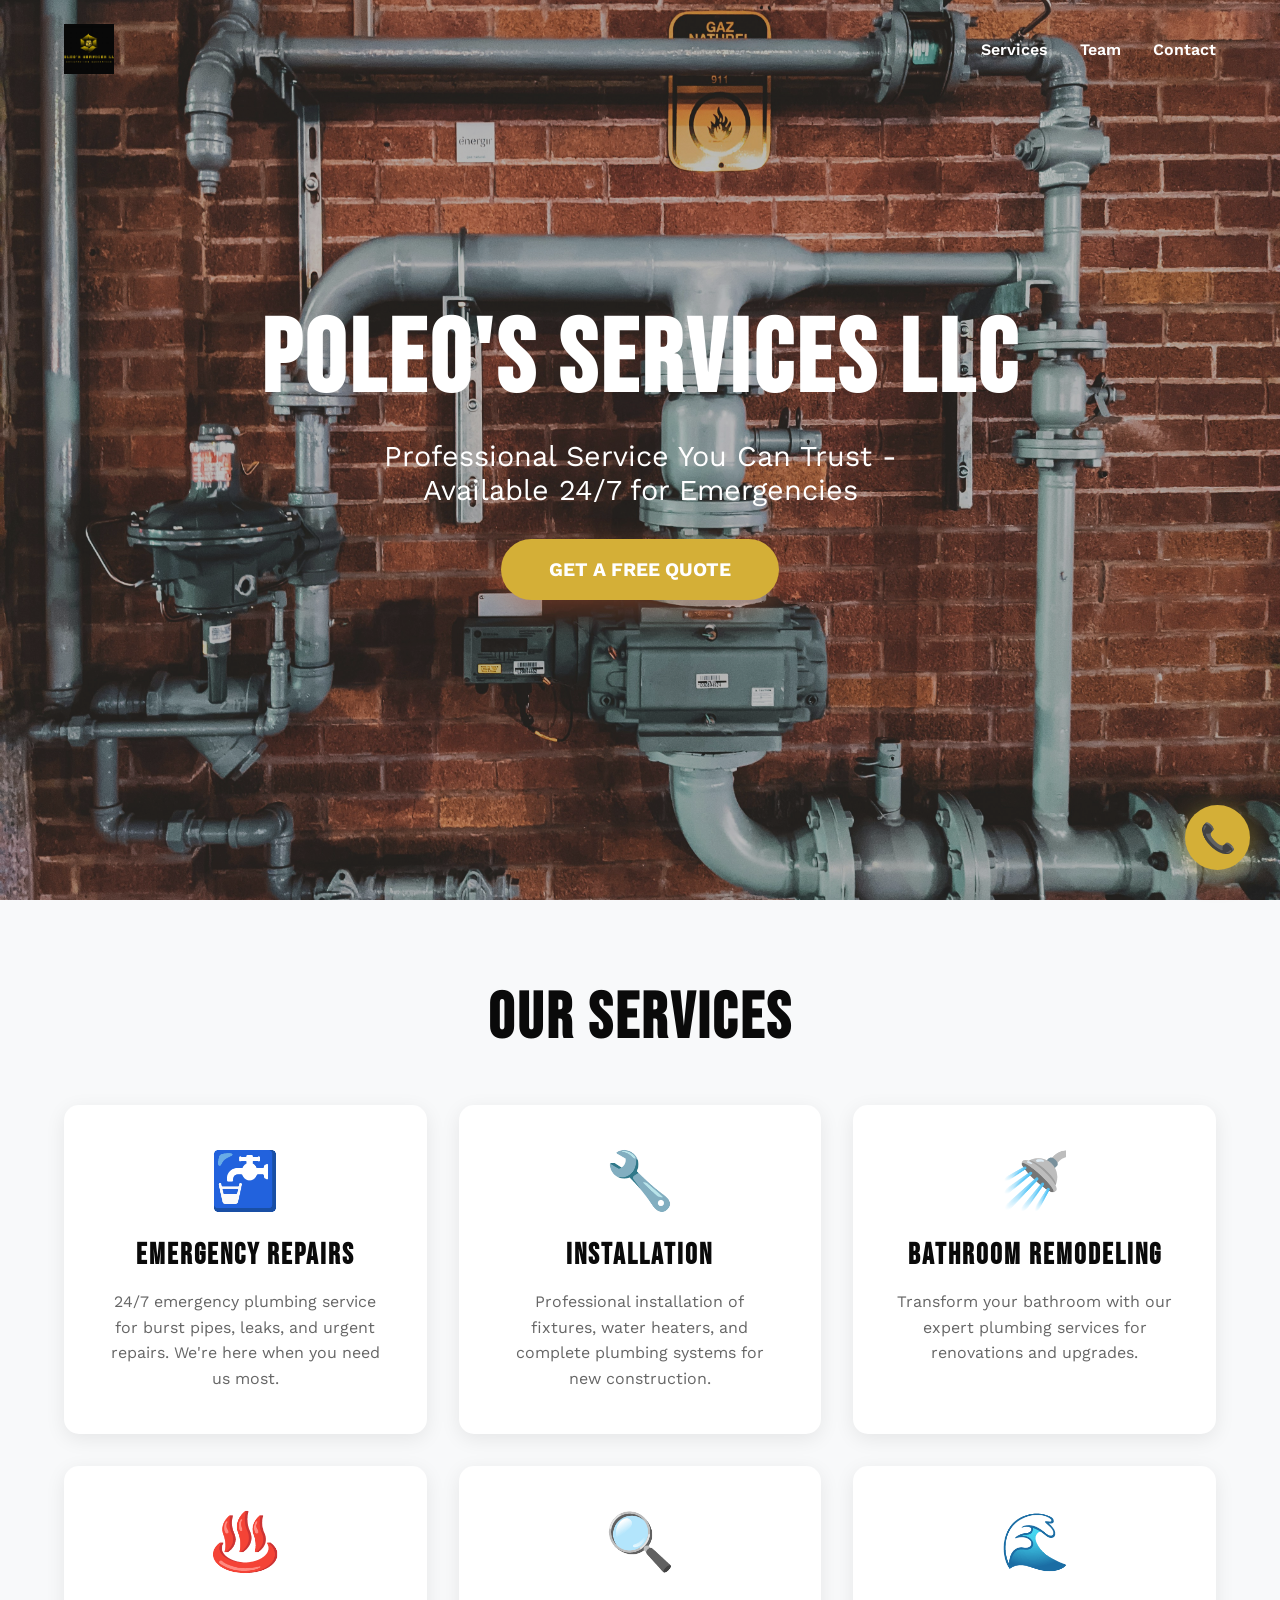
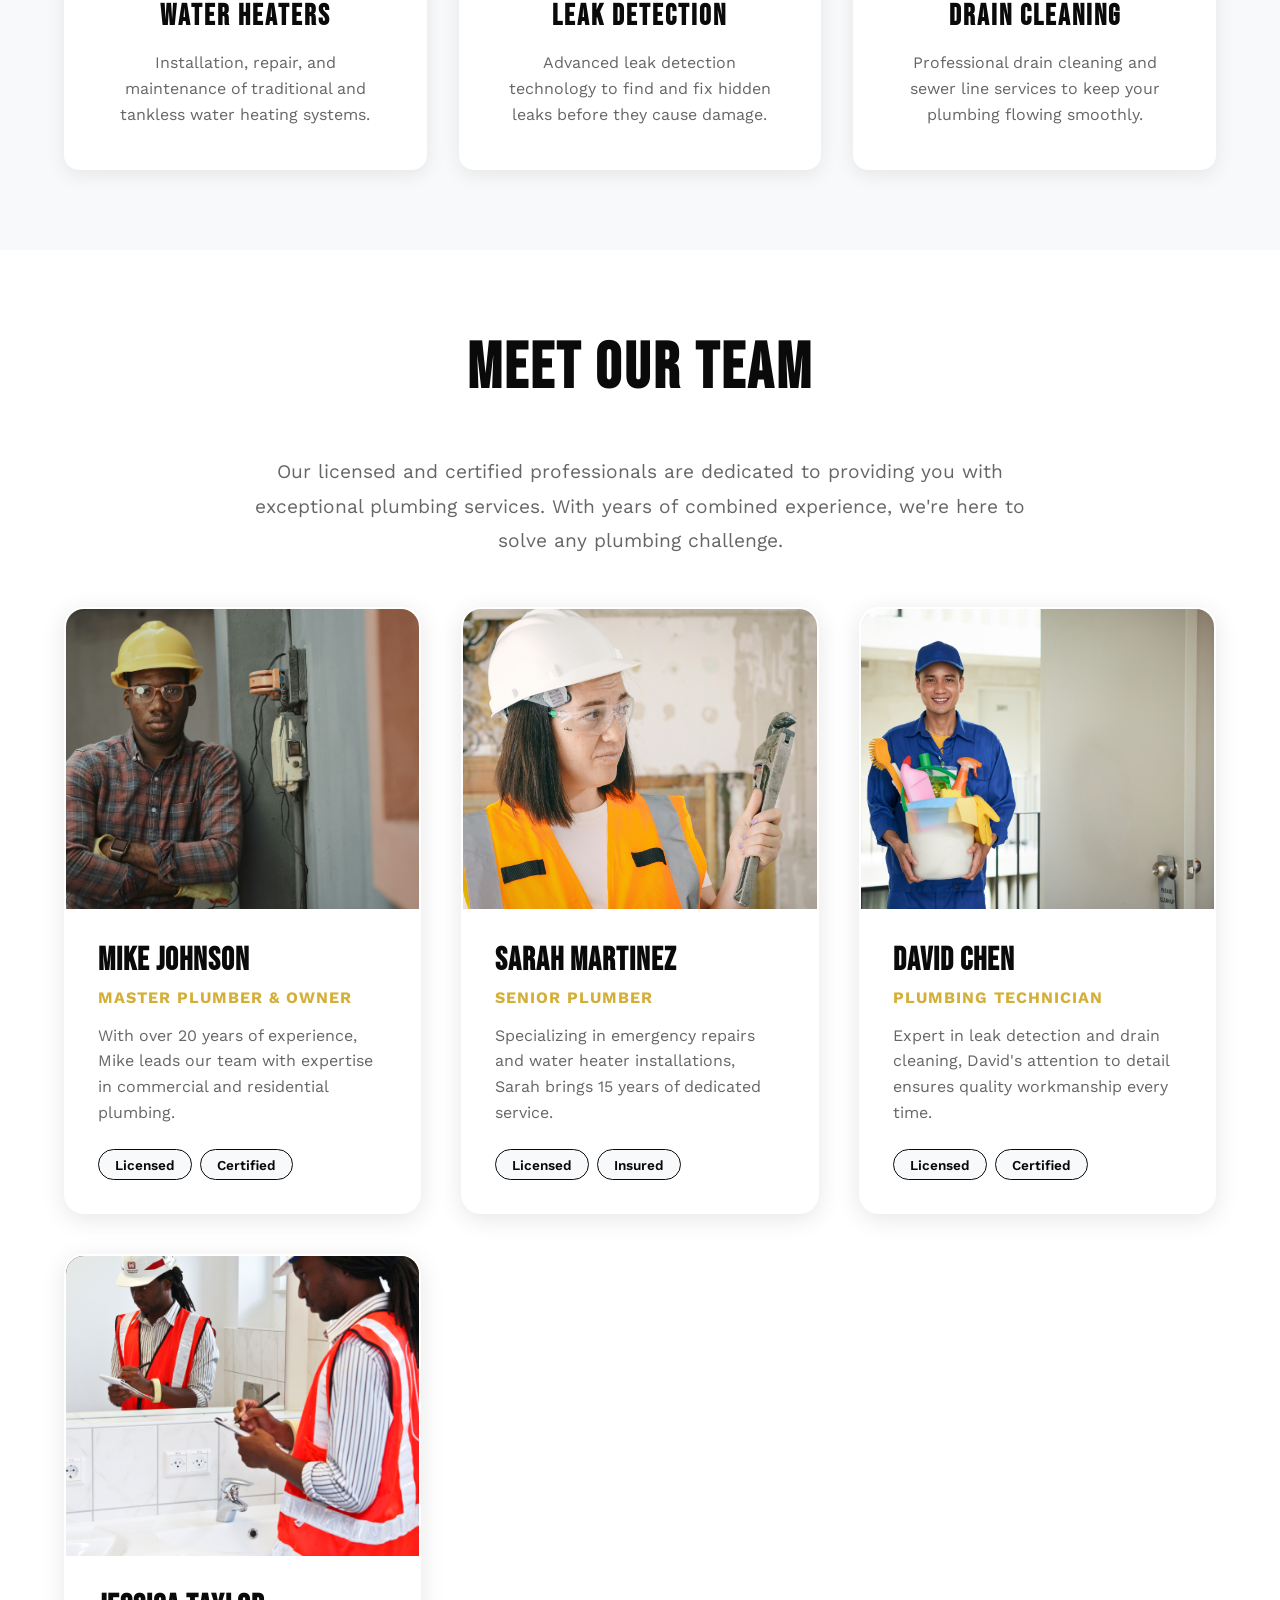
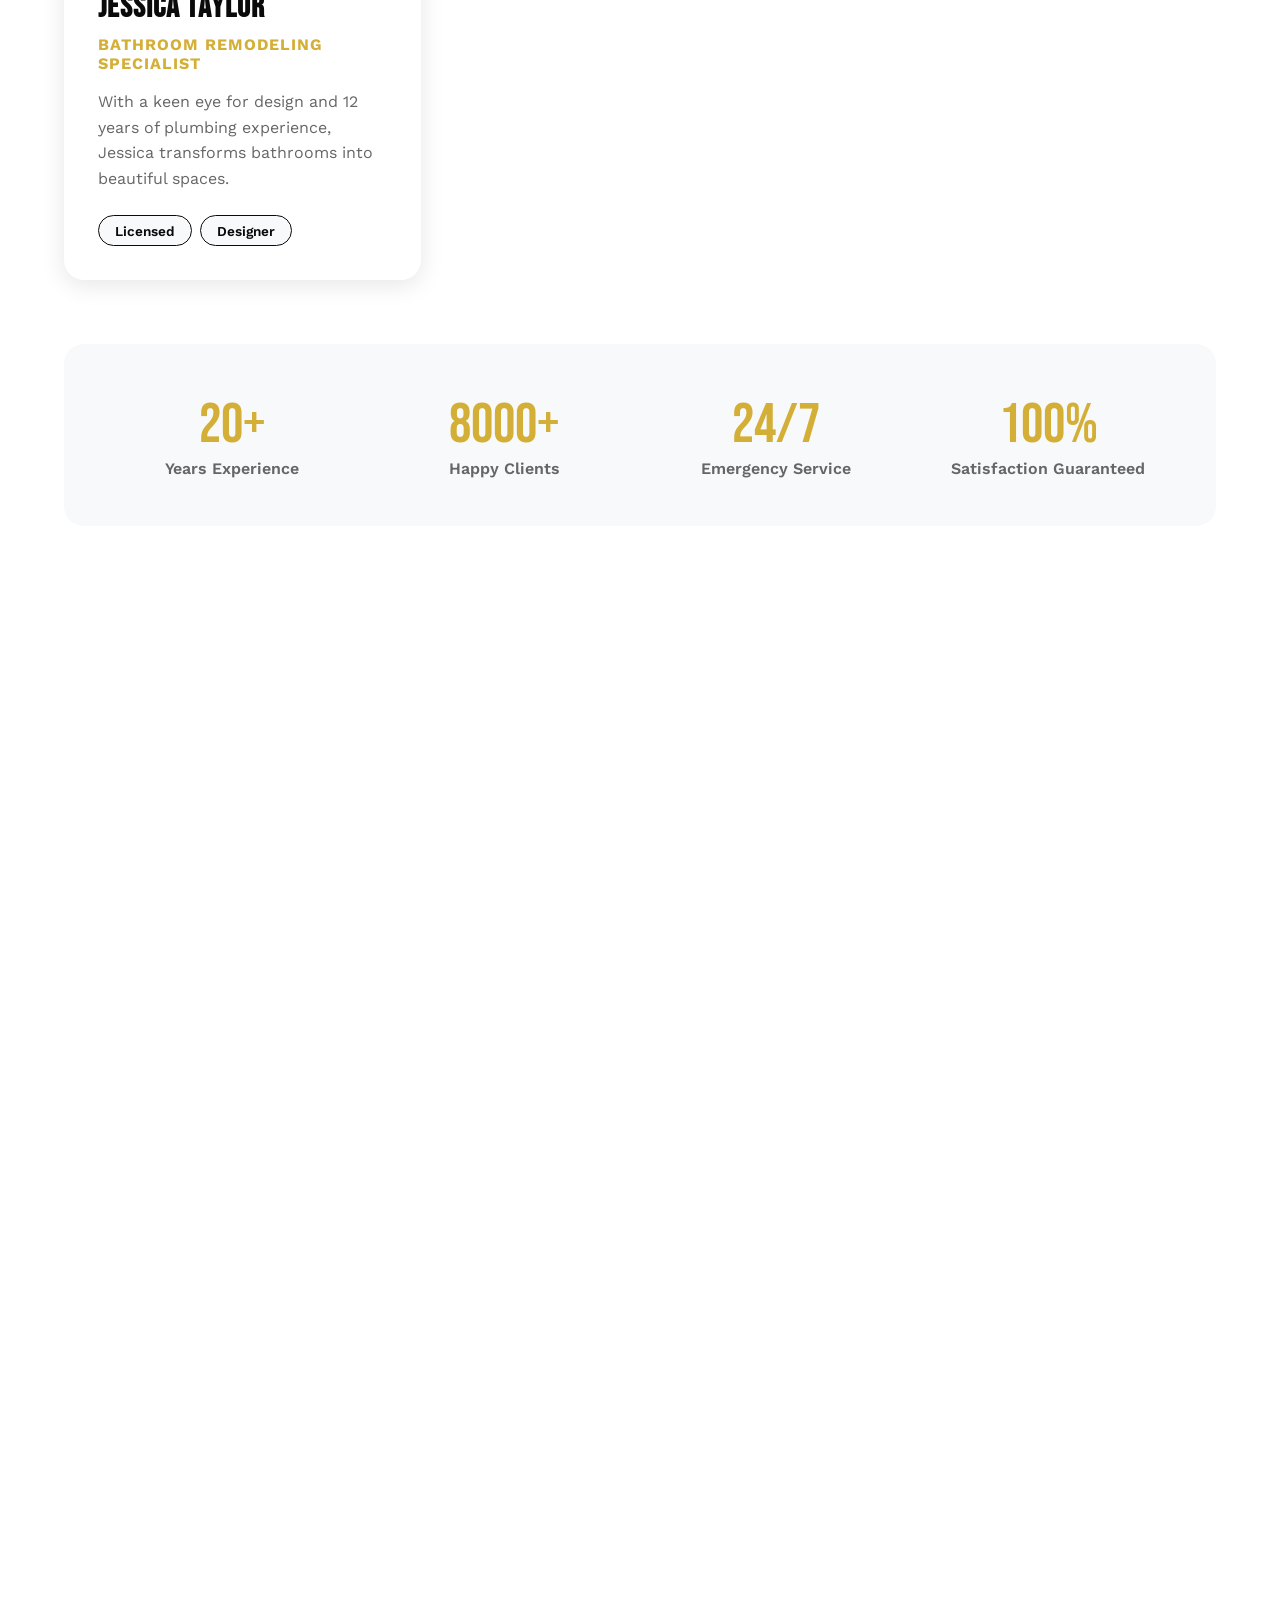
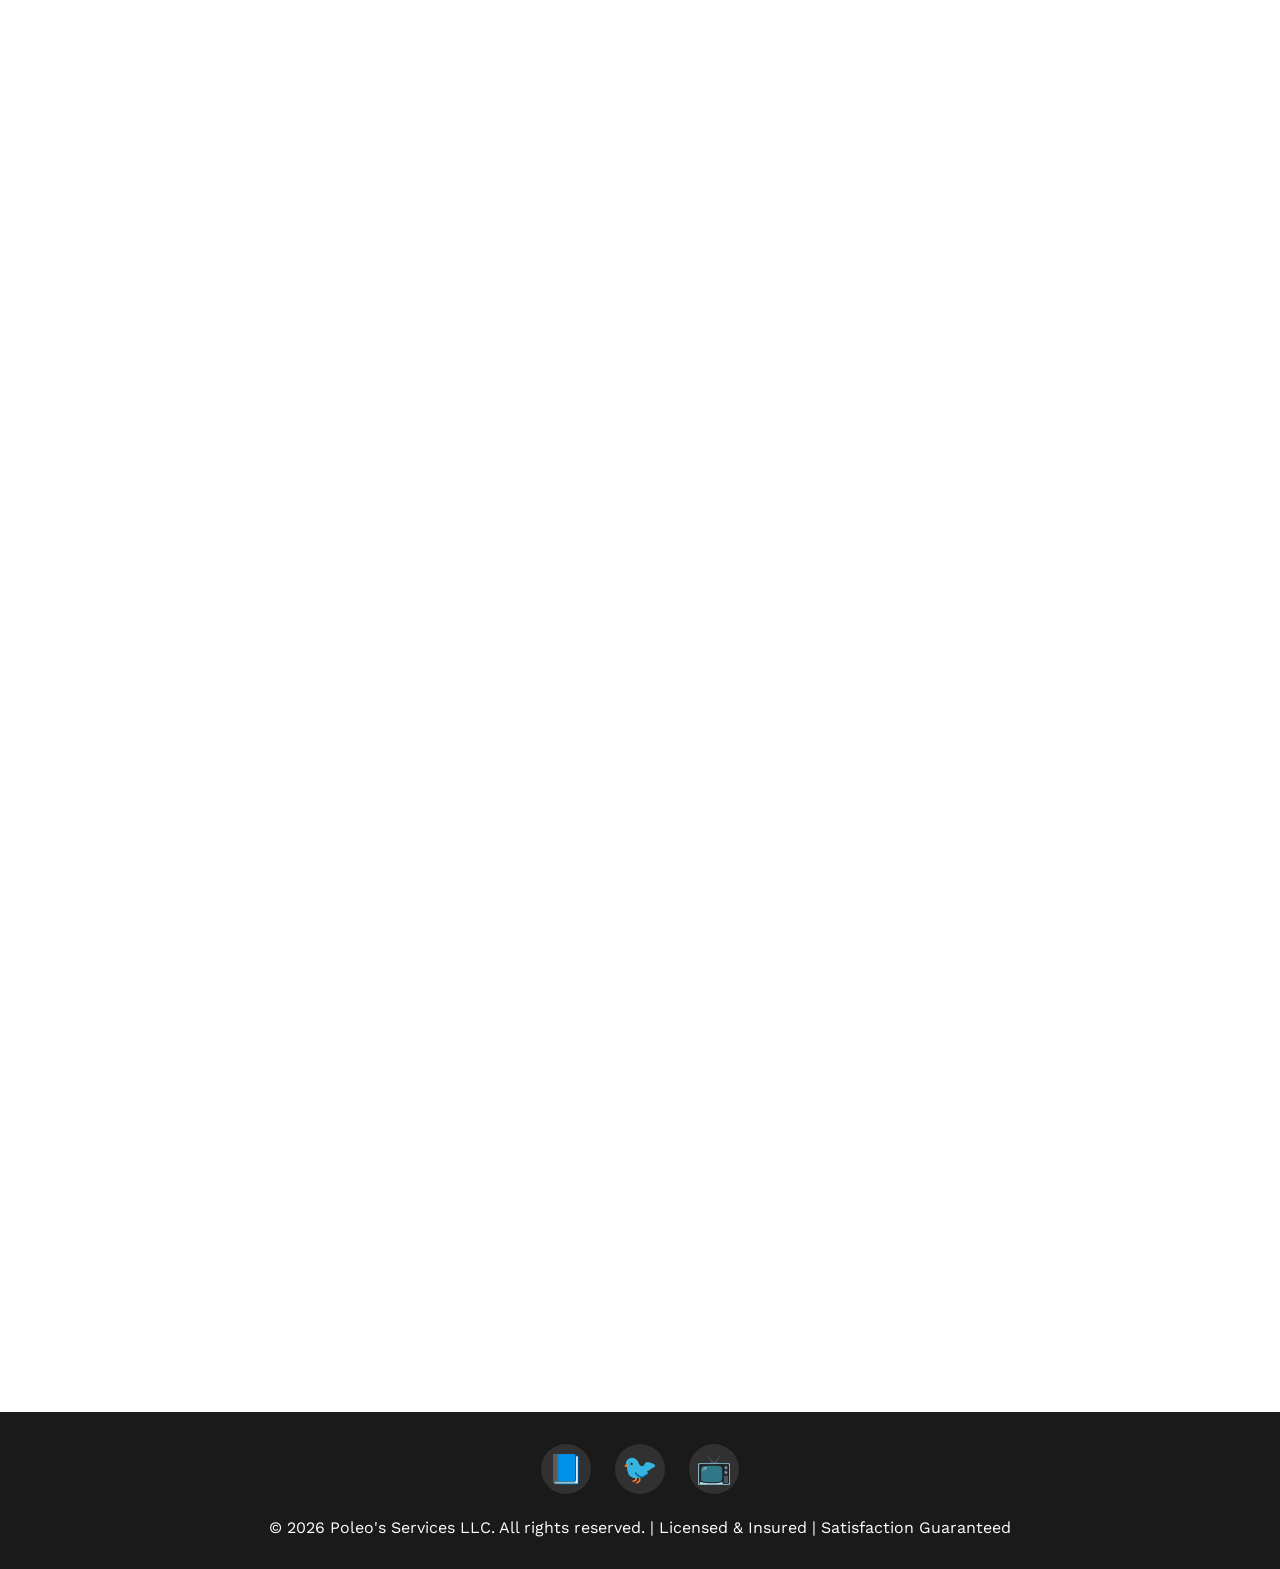
==== commit 9172f8f3: "fix client photo" ====
--- a/index.html
+++ b/index.html
@@ -13,7 +13,9 @@
     <!-- Navigation -->
     <nav id="navbar">
         <div class="nav-container">
-            <div class="logo">PREMIER PLUMBING</div>
+            <div class="logo">
+                <img src="images/logo.jpg" alt="Poleo's Services LLC">
+            </div>
             <ul class="nav-links">
                 <li><a href="#services">Services</a></li>
                 <li><a href="#about">Team</a></li>
@@ -31,7 +33,7 @@
         </div>
         <div class="hero-overlay"></div>
         <div class="hero-content">
-            <h1>EXPERT PLUMBING SOLUTIONS</h1>
+            <h1>POLEO'S SERVICES LLC</h1>
             <p>Professional Service You Can Trust - Available 24/7 for Emergencies</p>
             <a href="#contact" class="cta-button">GET A FREE QUOTE</a>
         </div>
@@ -315,7 +317,7 @@
                     <div class="testimonial-slide">
                         <div class="testimonial-card">
                             <div class="testimonial-image">
-                                <img src="images/client4.jpg" alt="Client photo">
+                                <img src="images/client4.png" alt="Client photo">
                             </div>
                             <div class="testimonial-content">
                                 <div class="stars">⭐⭐⭐⭐⭐</div>
@@ -402,7 +404,7 @@
             <a href="https://twitter.com" target="_blank" rel="noopener" aria-label="Twitter">🐦</a>
             <a href="https://youtube.com" target="_blank" rel="noopener" aria-label="YouTube">📺</a>
         </div>
-        <p>&copy; 2026 Premier Plumbing Services. All rights reserved. | Licensed & Insured</p>
+        <p>&copy; 2026 Poleo's Services LLC. All rights reserved. | Licensed & Insured | Satisfaction Guaranteed</p>
     </footer>
 
     <!-- Floating Call Button -->
--- a/styles.css
+++ b/styles.css
@@ -5,11 +5,12 @@
 }
 
 :root {
-    --primary: #1E5A8E;
-    --secondary: #F7941D;
-    --dark: #2C3E50;
+    --primary: #0A0A0A;
+    --secondary: #D4AF37;
+    --gold: #F4C430;
+    --dark: #1A1A1A;
     --light: #F8F9FA;
-    --accent: #00A8E1;
+    --accent: #FFD700;
 }
 
 body {
@@ -117,8 +118,8 @@
 
 .cta-button:hover {
     transform: translateY(-3px);
-    box-shadow: 0 15px 40px rgba(247, 148, 29, 0.5);
-    background: #E6850D;
+    box-shadow: 0 15px 40px rgba(212, 175, 55, 0.5);
+    background: #C49F2E;
 }
 
 /* Navigation */
@@ -146,14 +147,14 @@
 }
 
 .logo {
-    font-family: 'Bebas Neue', cursive;
-    font-size: 2rem;
-    color: white;
-    letter-spacing: 2px;
-}
-
-nav.scrolled .logo {
-    color: var(--primary);
+    display: flex;
+    align-items: center;
+    gap: 0.5rem;
+}
+
+.logo img {
+    height: 50px;
+    width: auto;
 }
 
 .nav-links {
@@ -297,12 +298,12 @@
 .pricing-card.featured {
     border-color: var(--secondary);
     transform: scale(1.05);
-    box-shadow: 0 10px 40px rgba(247, 148, 29, 0.3);
+    box-shadow: 0 10px 40px rgba(212, 175, 55, 0.3);
 }
 
 .pricing-card.featured:hover {
     transform: scale(1.05) translateY(-10px);
-    box-shadow: 0 20px 50px rgba(247, 148, 29, 0.4);
+    box-shadow: 0 20px 50px rgba(212, 175, 55, 0.4);
 }
 
 .badge-featured {
@@ -311,13 +312,13 @@
     left: 50%;
     transform: translateX(-50%);
     background: var(--secondary);
-    color: white;
+    color: var(--dark);
     padding: 0.5rem 1.5rem;
     border-radius: 20px;
     font-weight: 700;
     font-size: 0.85rem;
     letter-spacing: 1px;
-    box-shadow: 0 3px 10px rgba(247, 148, 29, 0.4);
+    box-shadow: 0 3px 10px rgba(212, 175, 55, 0.4);
 }
 
 .pricing-header {
@@ -388,7 +389,7 @@
 
 .pricing-btn {
     background: var(--primary);
-    color: white;
+    color: var(--gold);
     padding: 1rem 2rem;
     border: none;
     border-radius: 50px;
@@ -396,24 +397,27 @@
     font-weight: 700;
     cursor: pointer;
     transition: all 0.3s ease;
-    box-shadow: 0 5px 20px rgba(30, 90, 142, 0.3);
+    box-shadow: 0 5px 20px rgba(10, 10, 10, 0.3);
     width: 100%;
+    border: 2px solid var(--gold);
 }
 
 .pricing-btn:hover {
-    background: var(--accent);
+    background: var(--dark);
     transform: translateY(-3px);
-    box-shadow: 0 8px 25px rgba(30, 90, 142, 0.4);
+    box-shadow: 0 8px 25px rgba(212, 175, 55, 0.4);
 }
 
 .pricing-btn.featured-btn {
     background: var(--secondary);
-    box-shadow: 0 5px 20px rgba(247, 148, 29, 0.3);
+    color: var(--dark);
+    box-shadow: 0 5px 20px rgba(212, 175, 55, 0.3);
+    border: none;
 }
 
 .pricing-btn.featured-btn:hover {
-    background: #E6850D;
-    box-shadow: 0 8px 25px rgba(247, 148, 29, 0.5);
+    background: #C49F2E;
+    box-shadow: 0 8px 25px rgba(212, 175, 55, 0.5);
 }
 
 .pricing-note {
@@ -580,7 +584,7 @@
     left: 0;
     right: 0;
     bottom: 0;
-    background: linear-gradient(135deg, rgba(30, 90, 142, 0.92) 0%, rgba(22, 72, 110, 0.92) 100%);
+    background: linear-gradient(135deg, rgba(10, 10, 10, 0.92) 0%, rgba(26, 26, 26, 0.92) 100%);
     z-index: 0;
 }
 
@@ -819,9 +823,9 @@
 }
 
 .submit-btn:hover {
-    background: #E6850D;
+    background: #C49F2E;
     transform: translateY(-3px);
-    box-shadow: 0 15px 40px rgba(247, 148, 29, 0.5);
+    box-shadow: 0 15px 40px rgba(212, 175, 55, 0.5);
 }
 
 .form-message {
@@ -885,14 +889,14 @@
     width: 65px;
     height: 65px;
     background: var(--secondary);
-    color: white;
+    color: var(--dark);
     border-radius: 50%;
     display: flex;
     align-items: center;
     justify-content: center;
     font-size: 1.8rem;
     text-decoration: none;
-    box-shadow: 0 5px 25px rgba(255, 152, 0, 0.5);
+    box-shadow: 0 5px 25px rgba(212, 175, 55, 0.5);
     z-index: 1000;
     transition: all 0.3s ease;
     animation: pulse 2s infinite;
@@ -900,15 +904,15 @@
 
 .floating-call-btn:hover {
     transform: scale(1.1);
-    box-shadow: 0 8px 35px rgba(255, 152, 0, 0.7);
+    box-shadow: 0 8px 35px rgba(212, 175, 55, 0.7);
 }
 
 @keyframes pulse {
     0%, 100% {
-        box-shadow: 0 5px 25px rgba(255, 152, 0, 0.5);
+        box-shadow: 0 5px 25px rgba(212, 175, 55, 0.5);
     }
     50% {
-        box-shadow: 0 5px 35px rgba(255, 152, 0, 0.8);
+        box-shadow: 0 5px 35px rgba(212, 175, 55, 0.8);
     }
 }
 
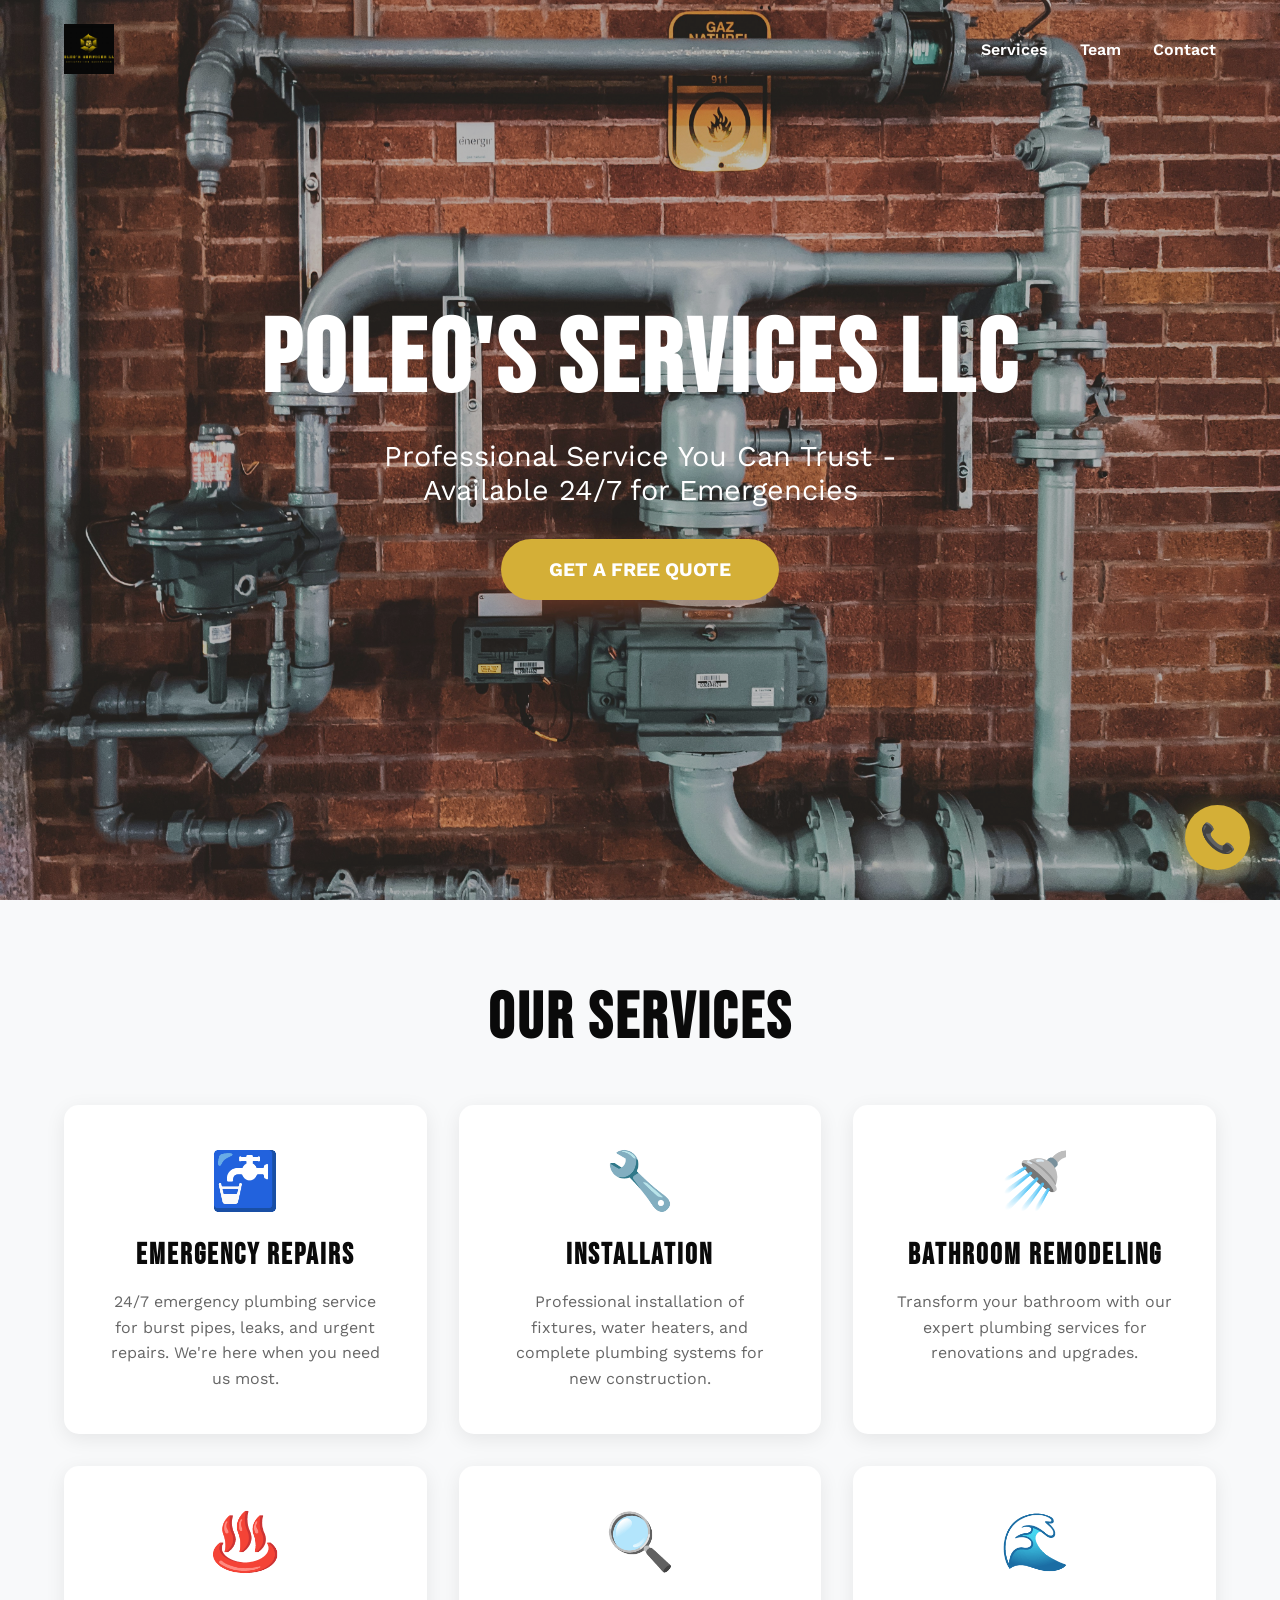
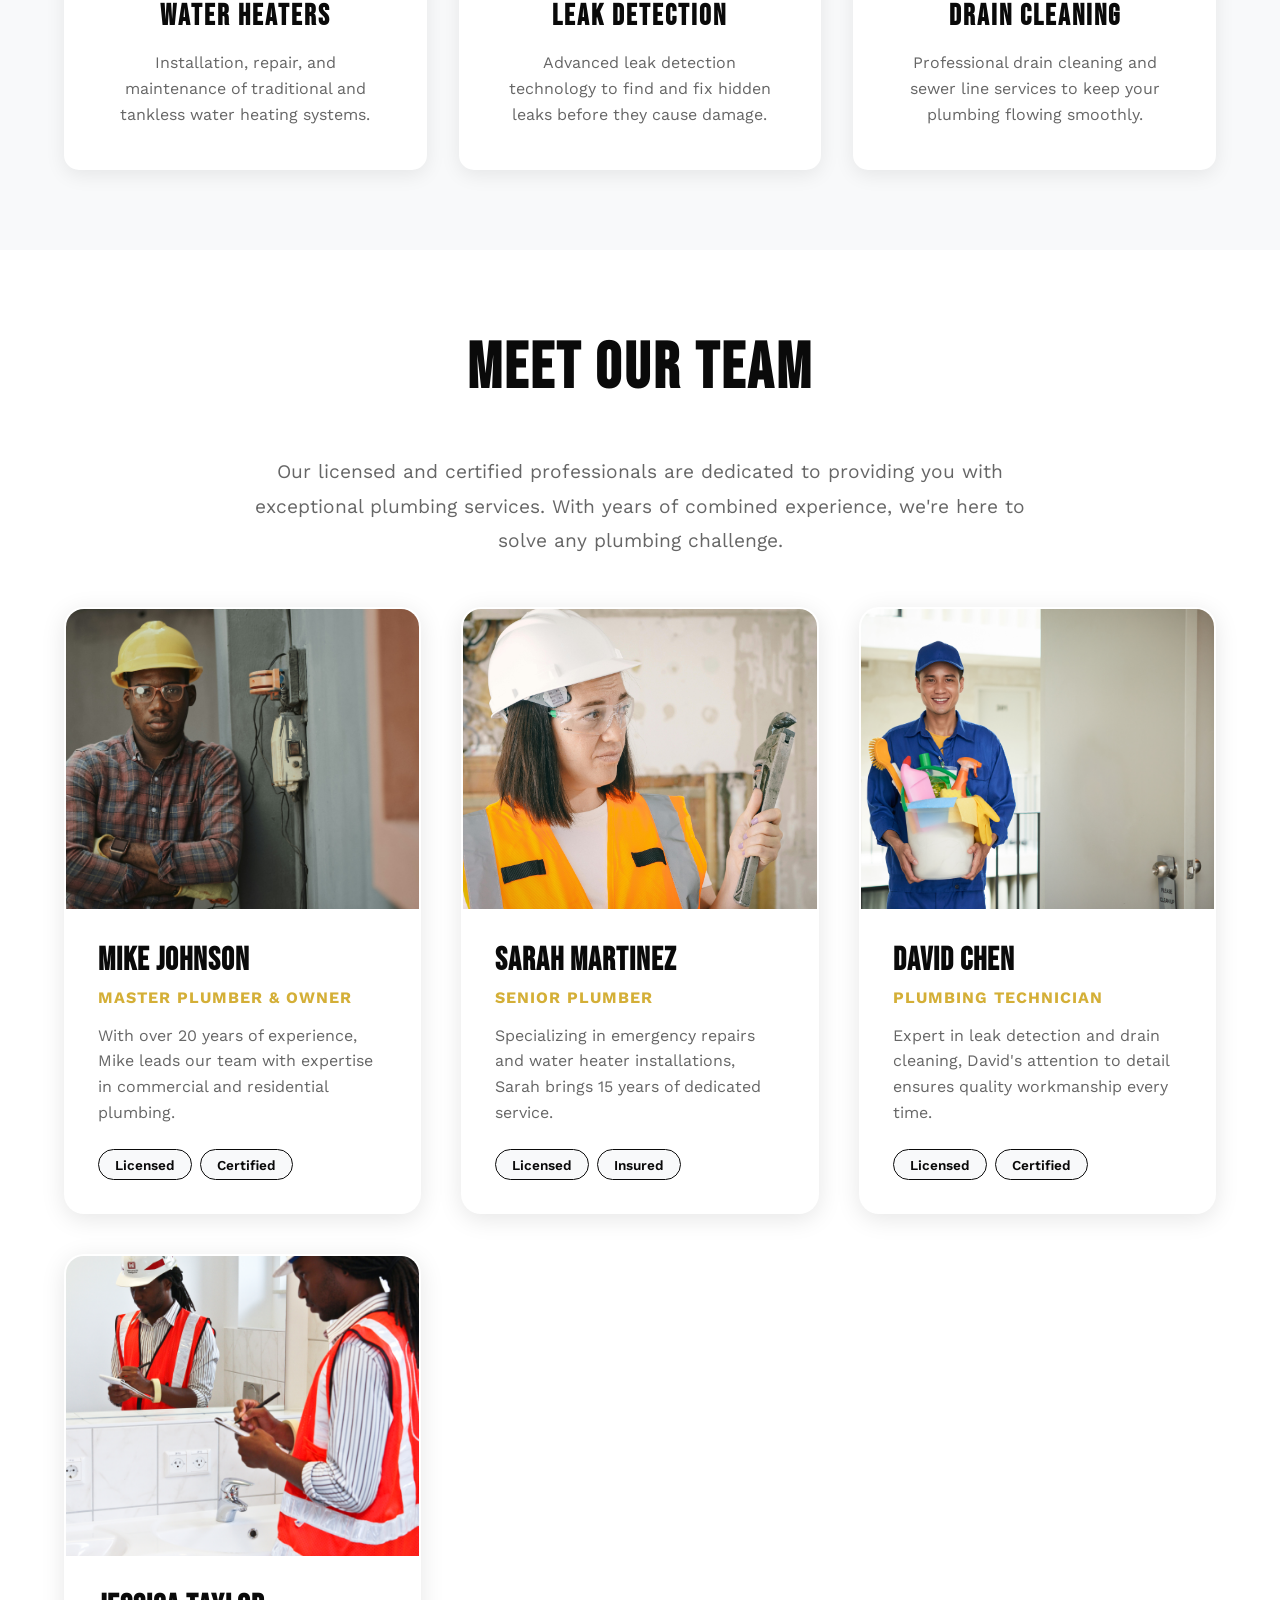
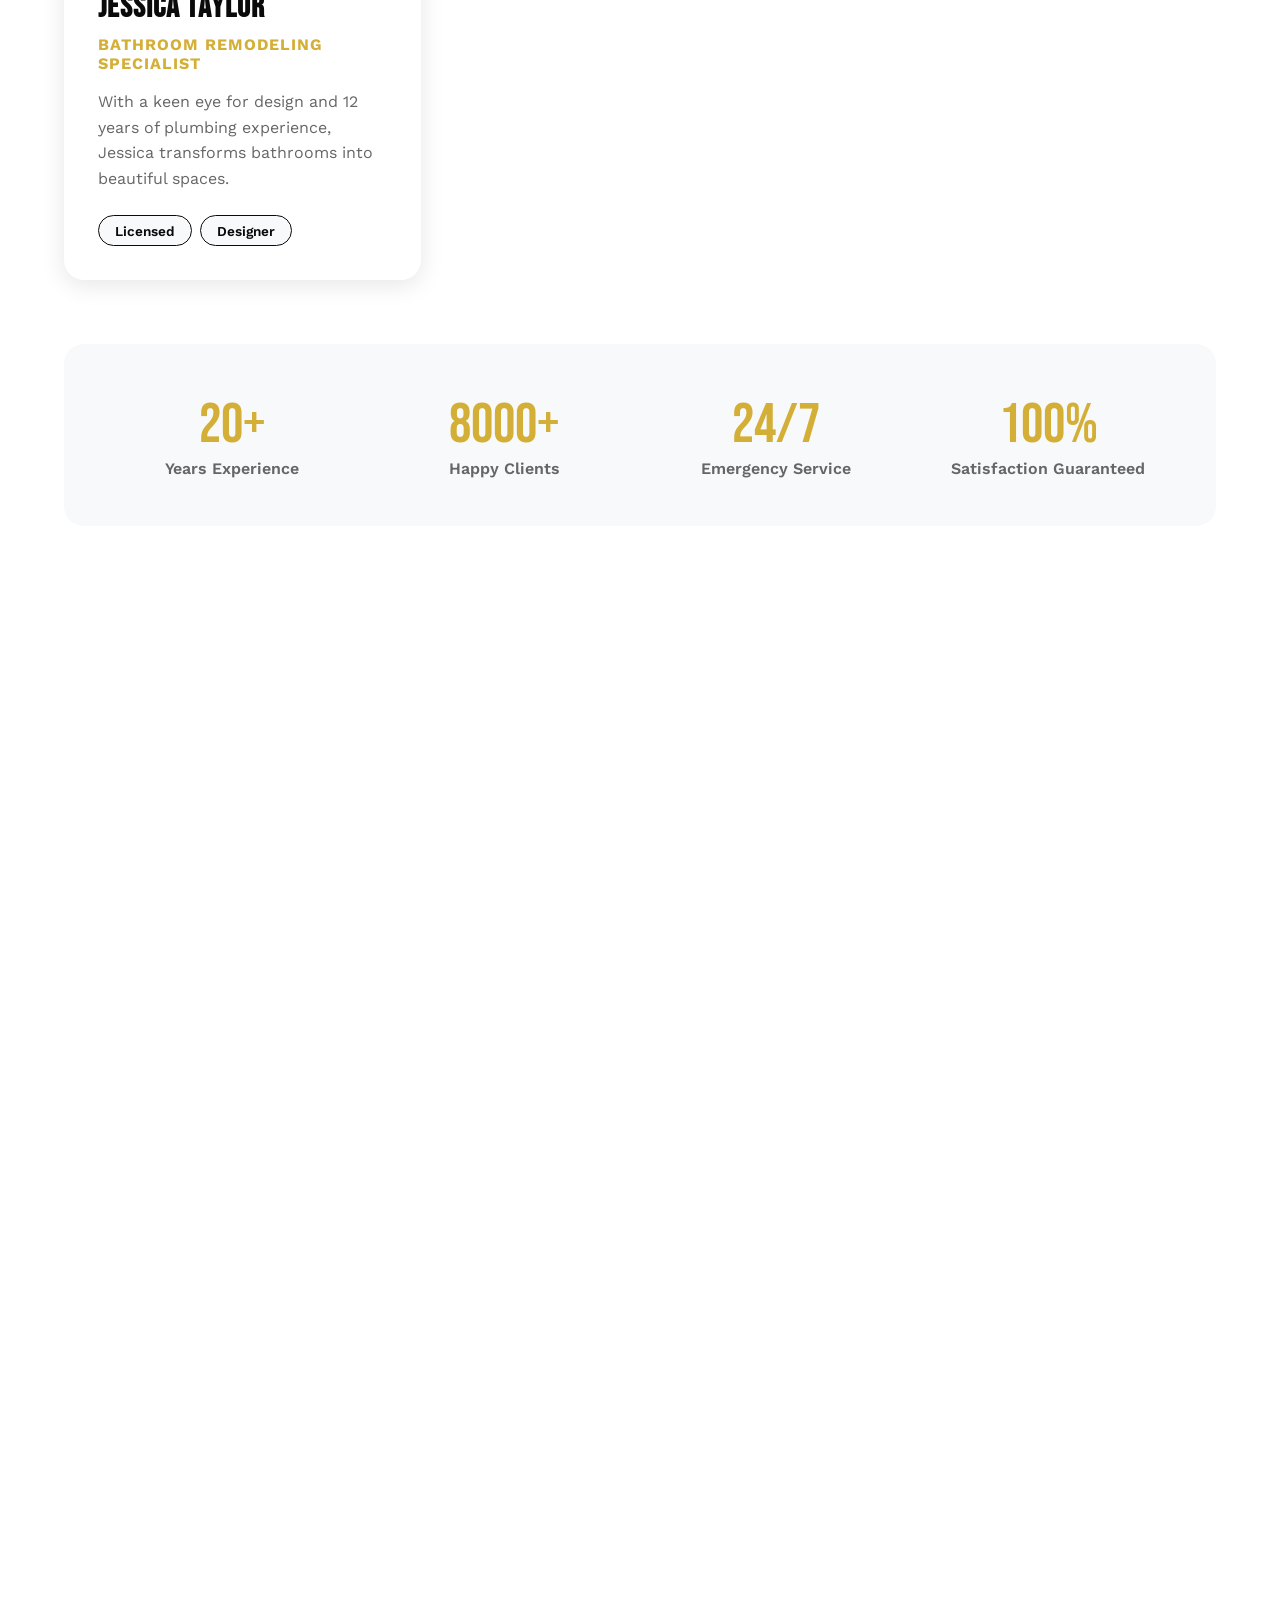
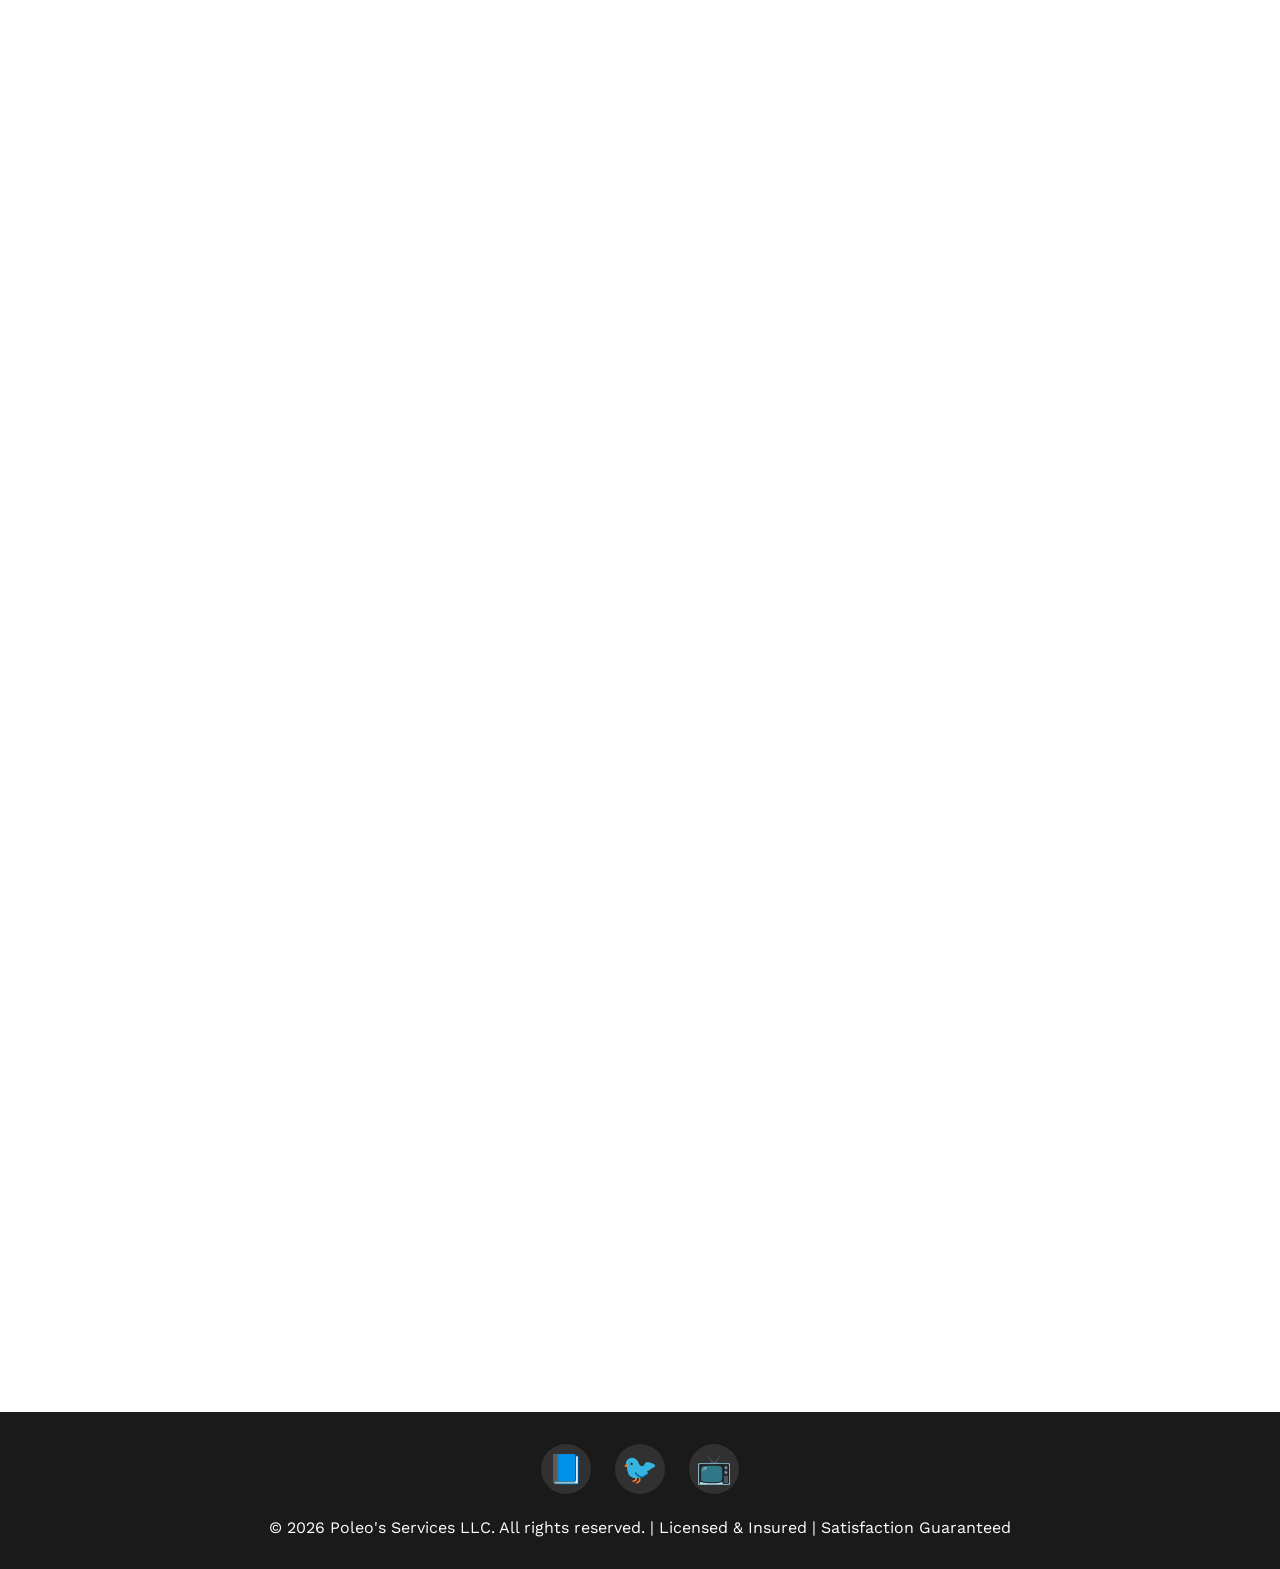
==== commit ffc1495a: "Set up Vercel Speed Insights monitoring # Vercel Speed Insights Implementation  ## Summary Successfu" ====
--- a/index.html
+++ b/index.html
@@ -411,5 +411,11 @@
     <a href="tel:+15551234567" class="floating-call-btn" aria-label="Call Now">📞</a>
 
     <script src="script.js"></script>
+    
+    <!-- Vercel Speed Insights -->
+    <script>
+        window.si = window.si || function () { (window.siq = window.siq || []).push(arguments); };
+    </script>
+    <script defer src="/_vercel/speed-insights/script.js"></script>
 </body>
 </html>
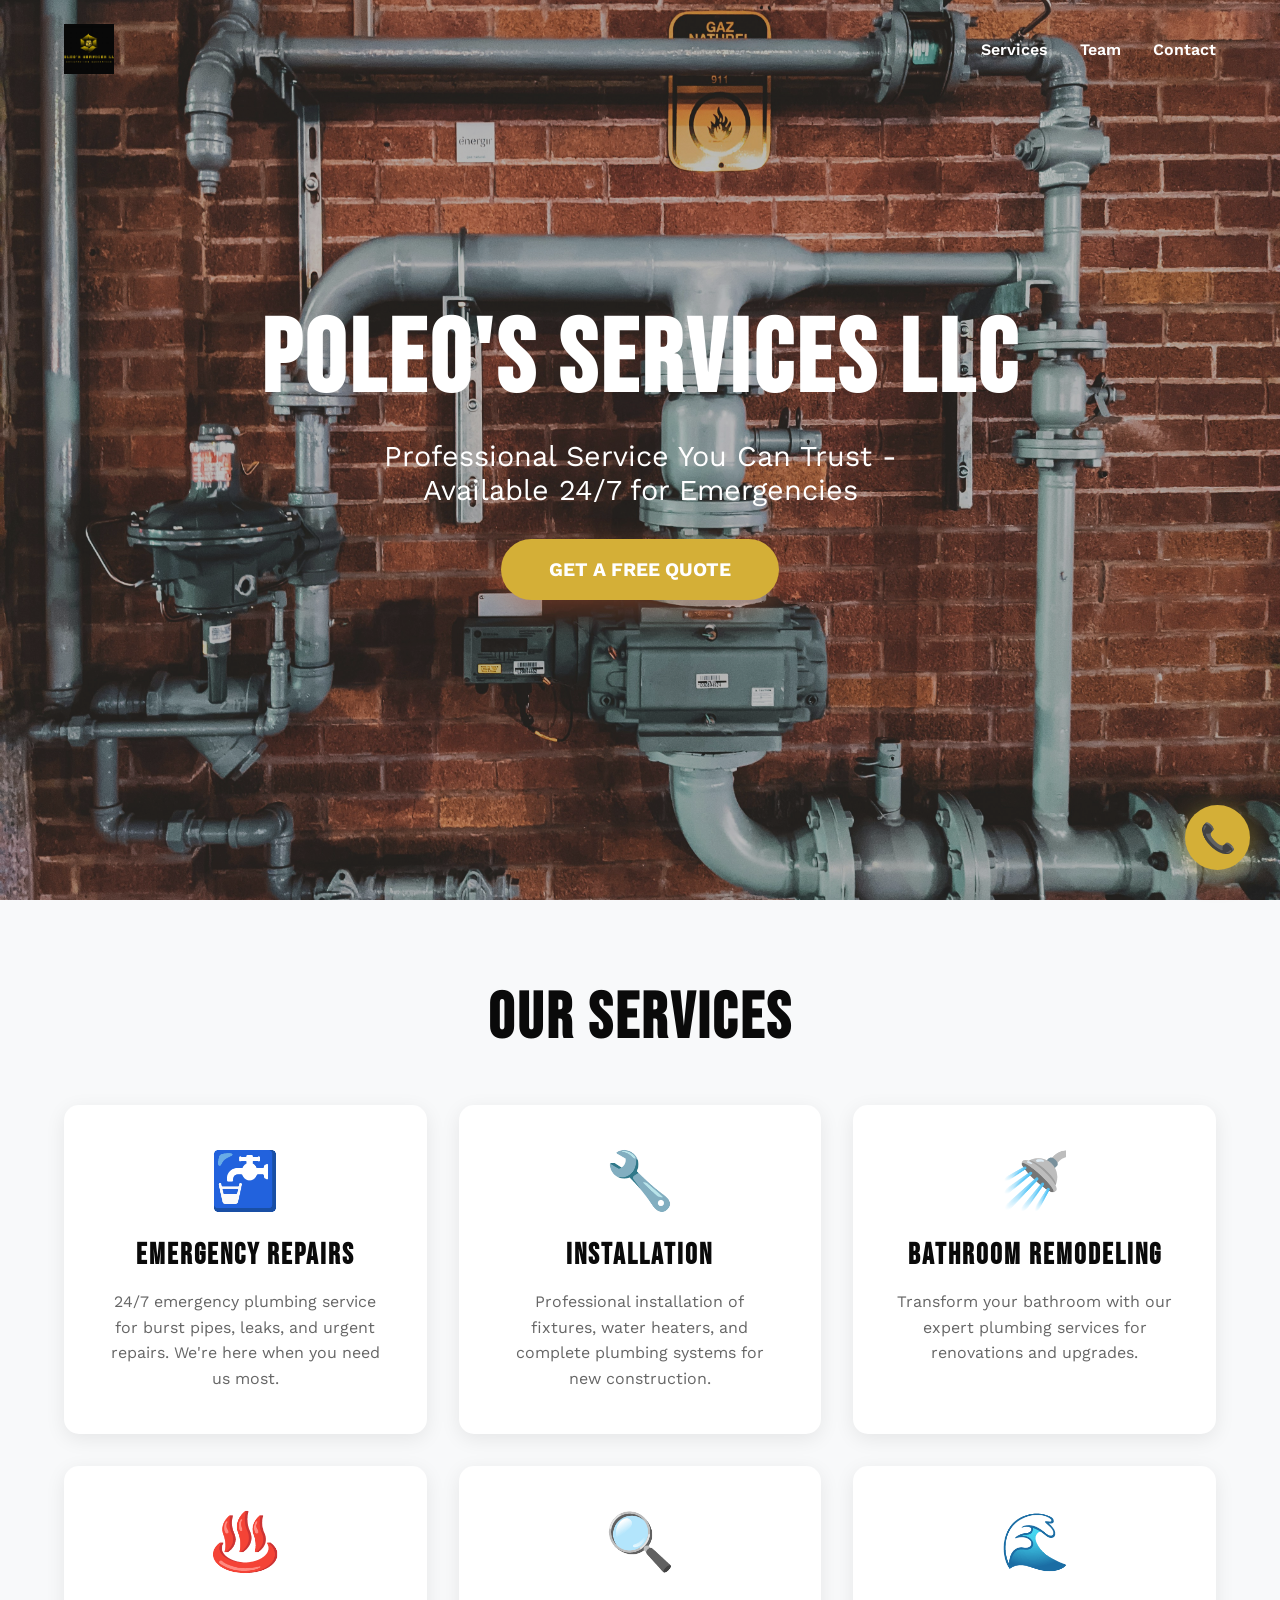
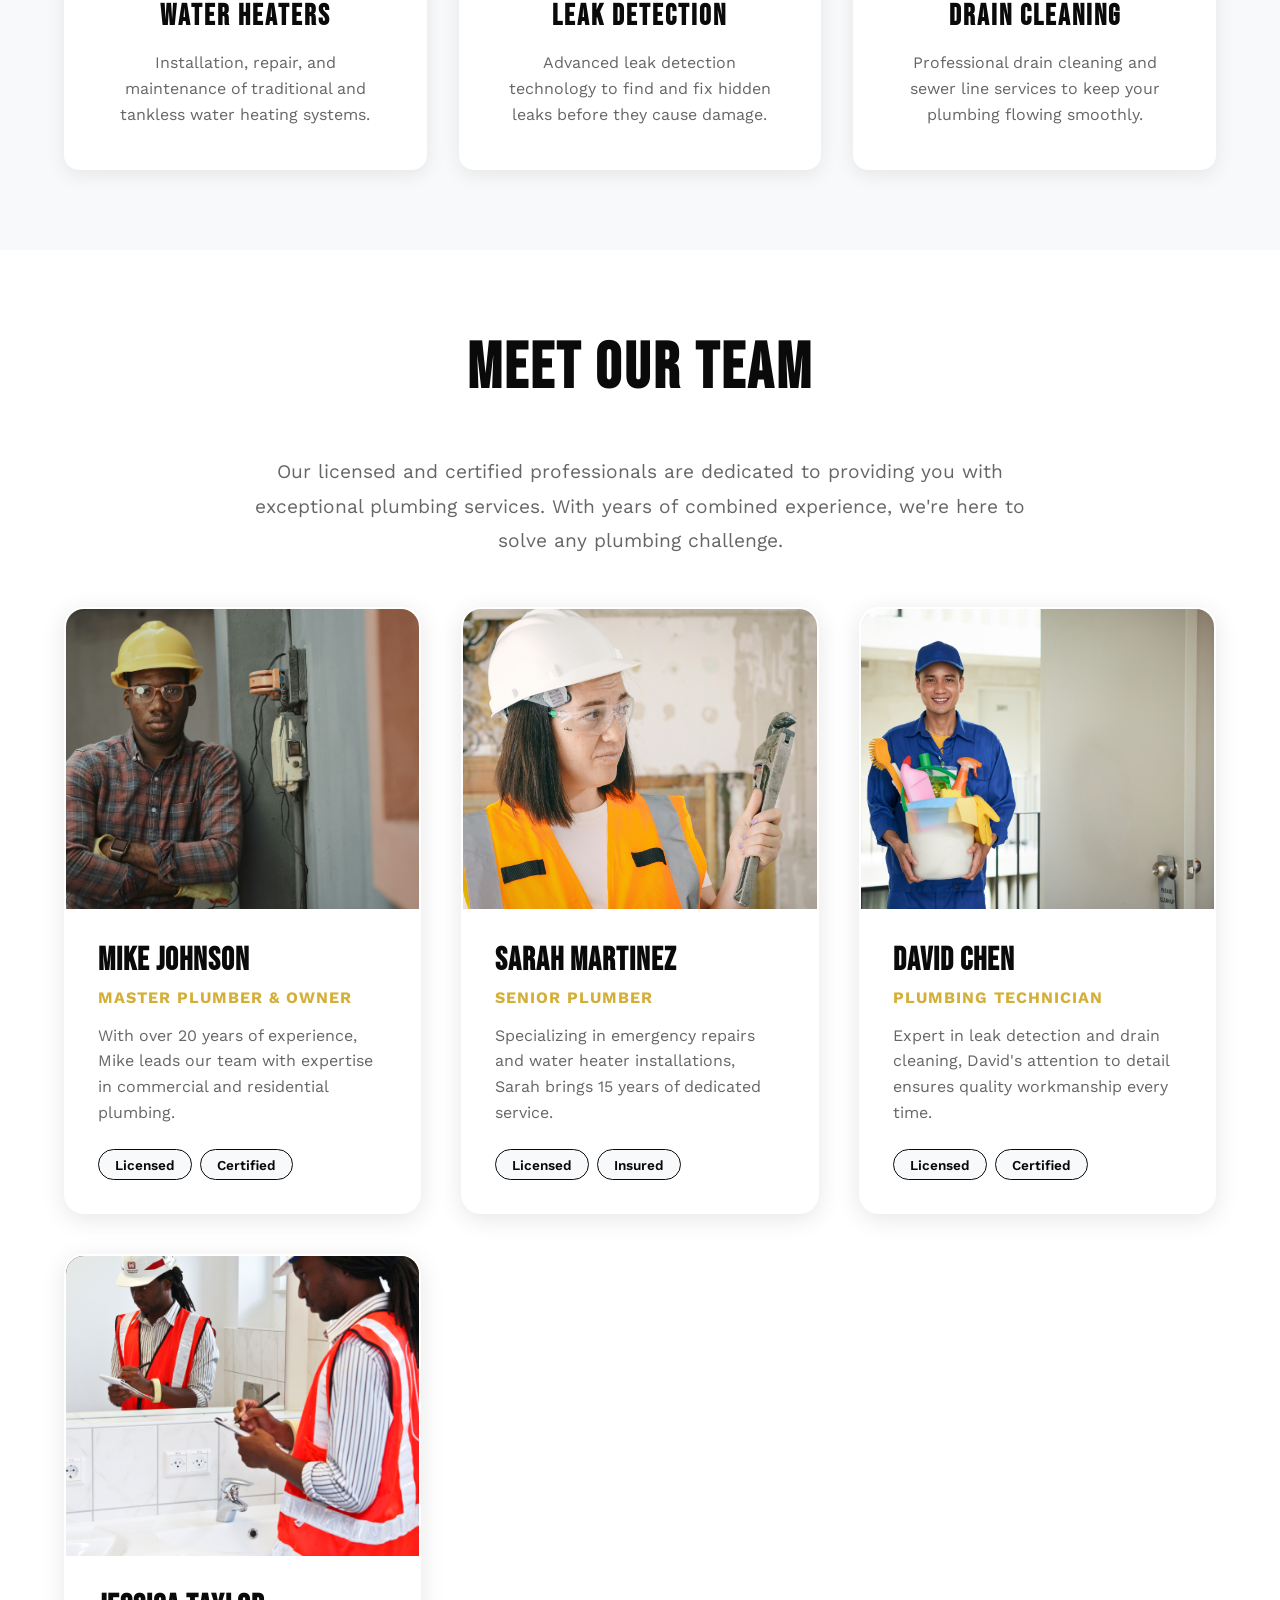
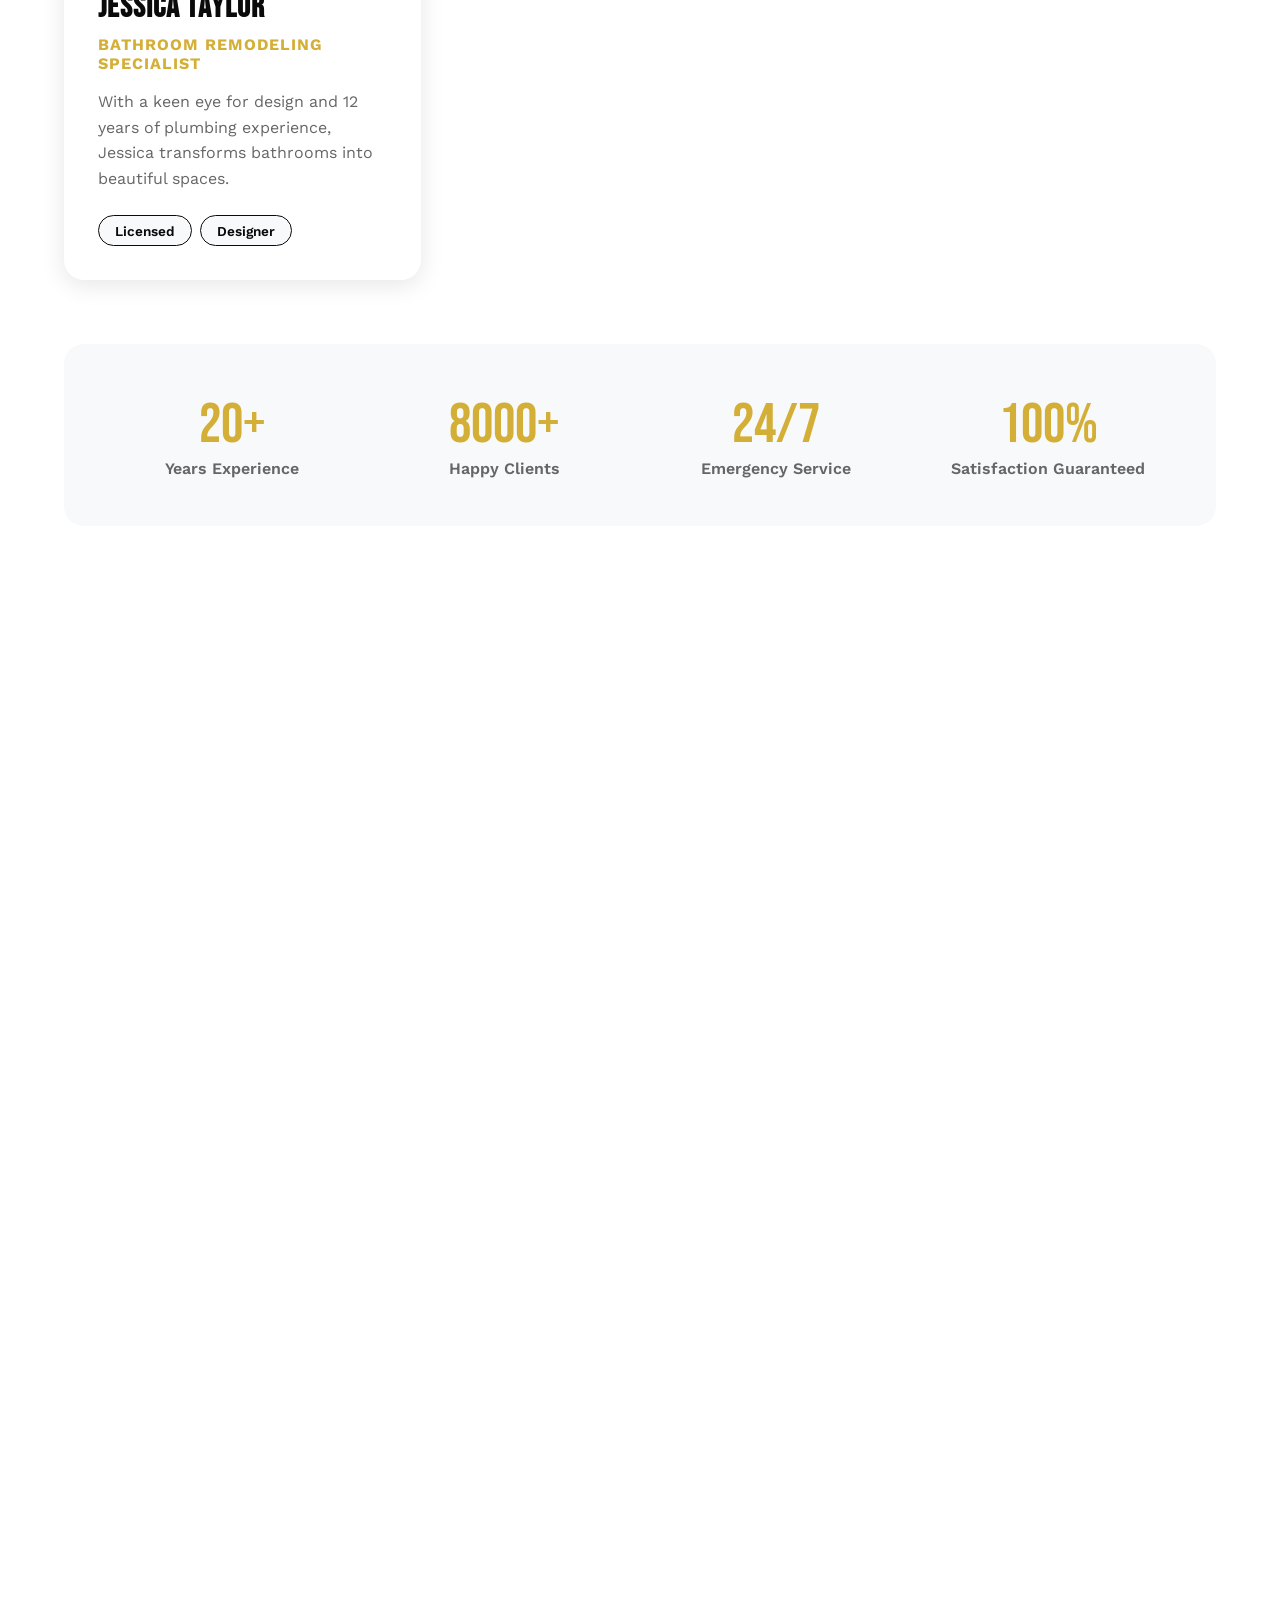
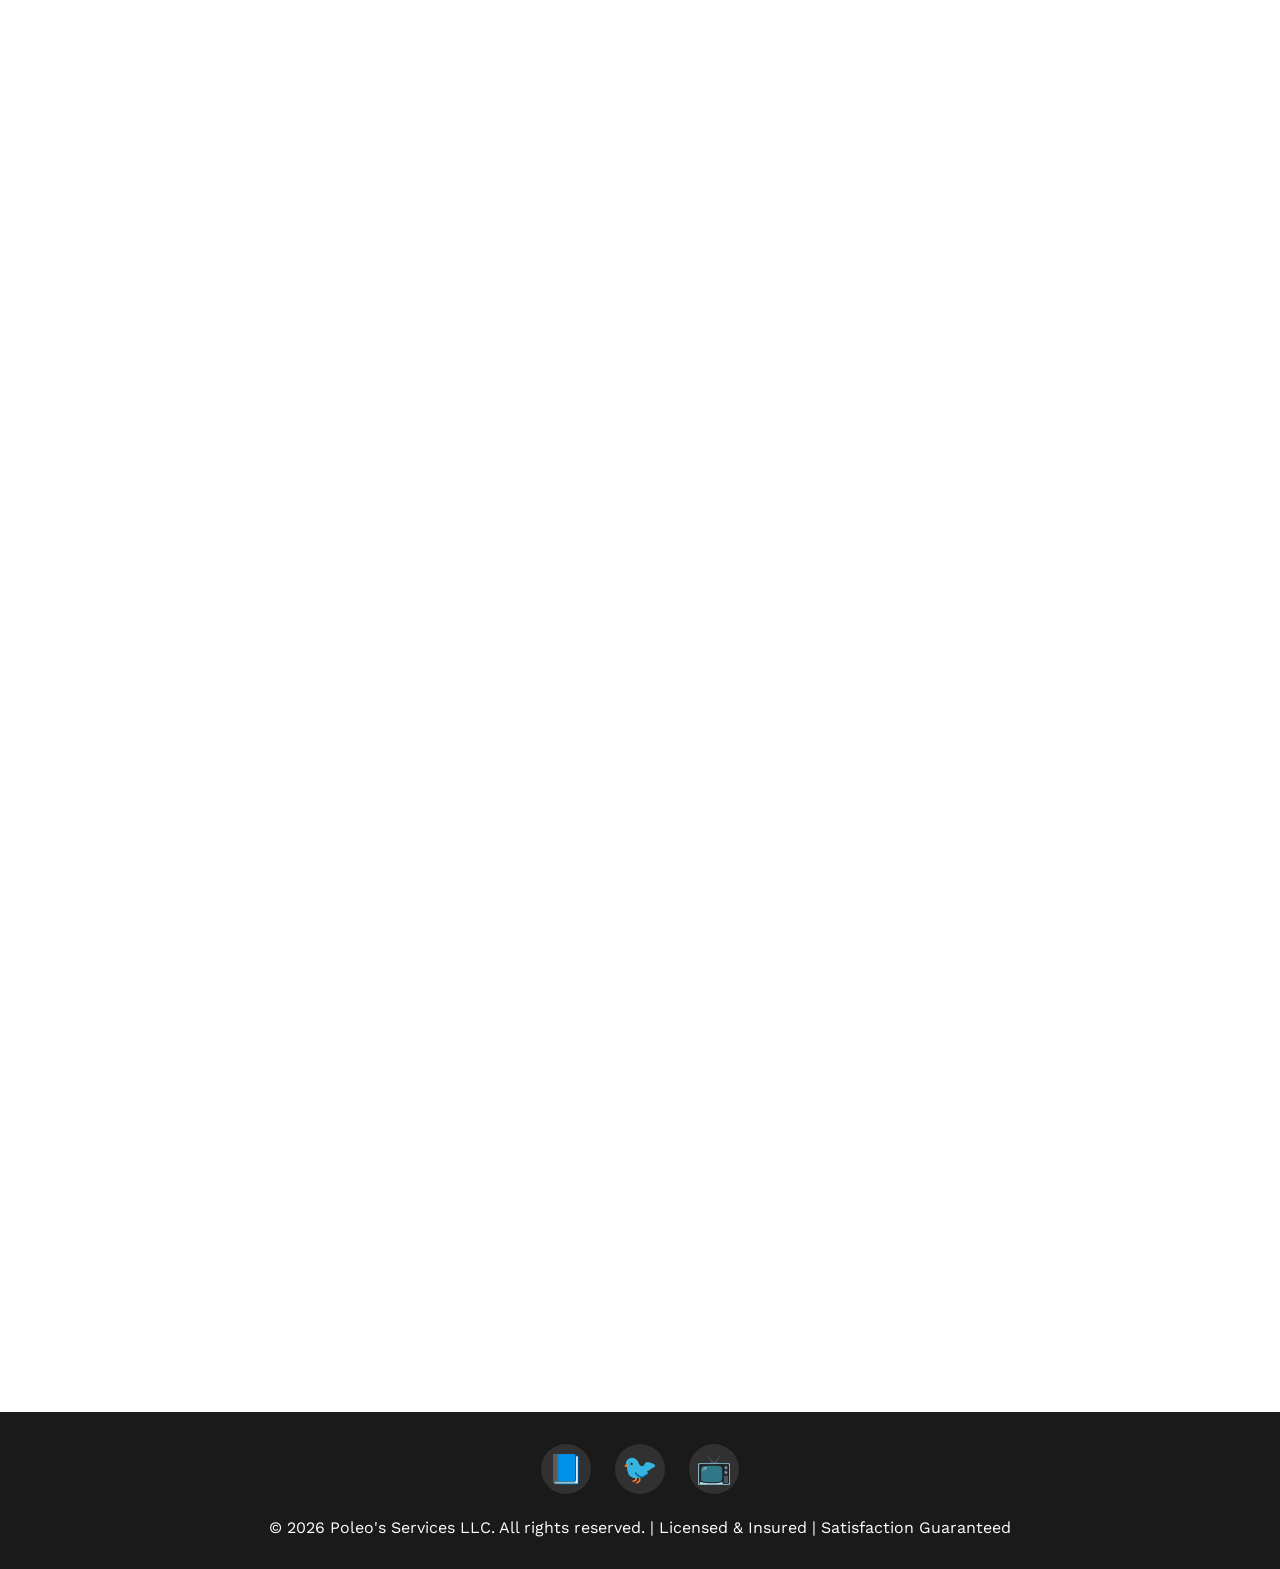
==== commit c19bb7b6: "Set up Vercel Web Analytics integration # Vercel Web Analytics Implementation  ## Summary Successful" ====
--- a/index.html
+++ b/index.html
@@ -8,6 +8,10 @@
     <link rel="preconnect" href="https://fonts.gstatic.com" crossorigin>
     <link href="https://fonts.googleapis.com/css2?family=Bebas+Neue&family=Work+Sans:wght@400;600;700&display=swap" rel="stylesheet">
     <link rel="stylesheet" href="styles.css">
+    <script>
+        window.va = window.va || function () { (window.vaq = window.vaq || []).push(arguments); };
+    </script>
+    <script defer src="/_vercel/insights/script.js"></script>
 </head>
 <body>
     <!-- Navigation -->
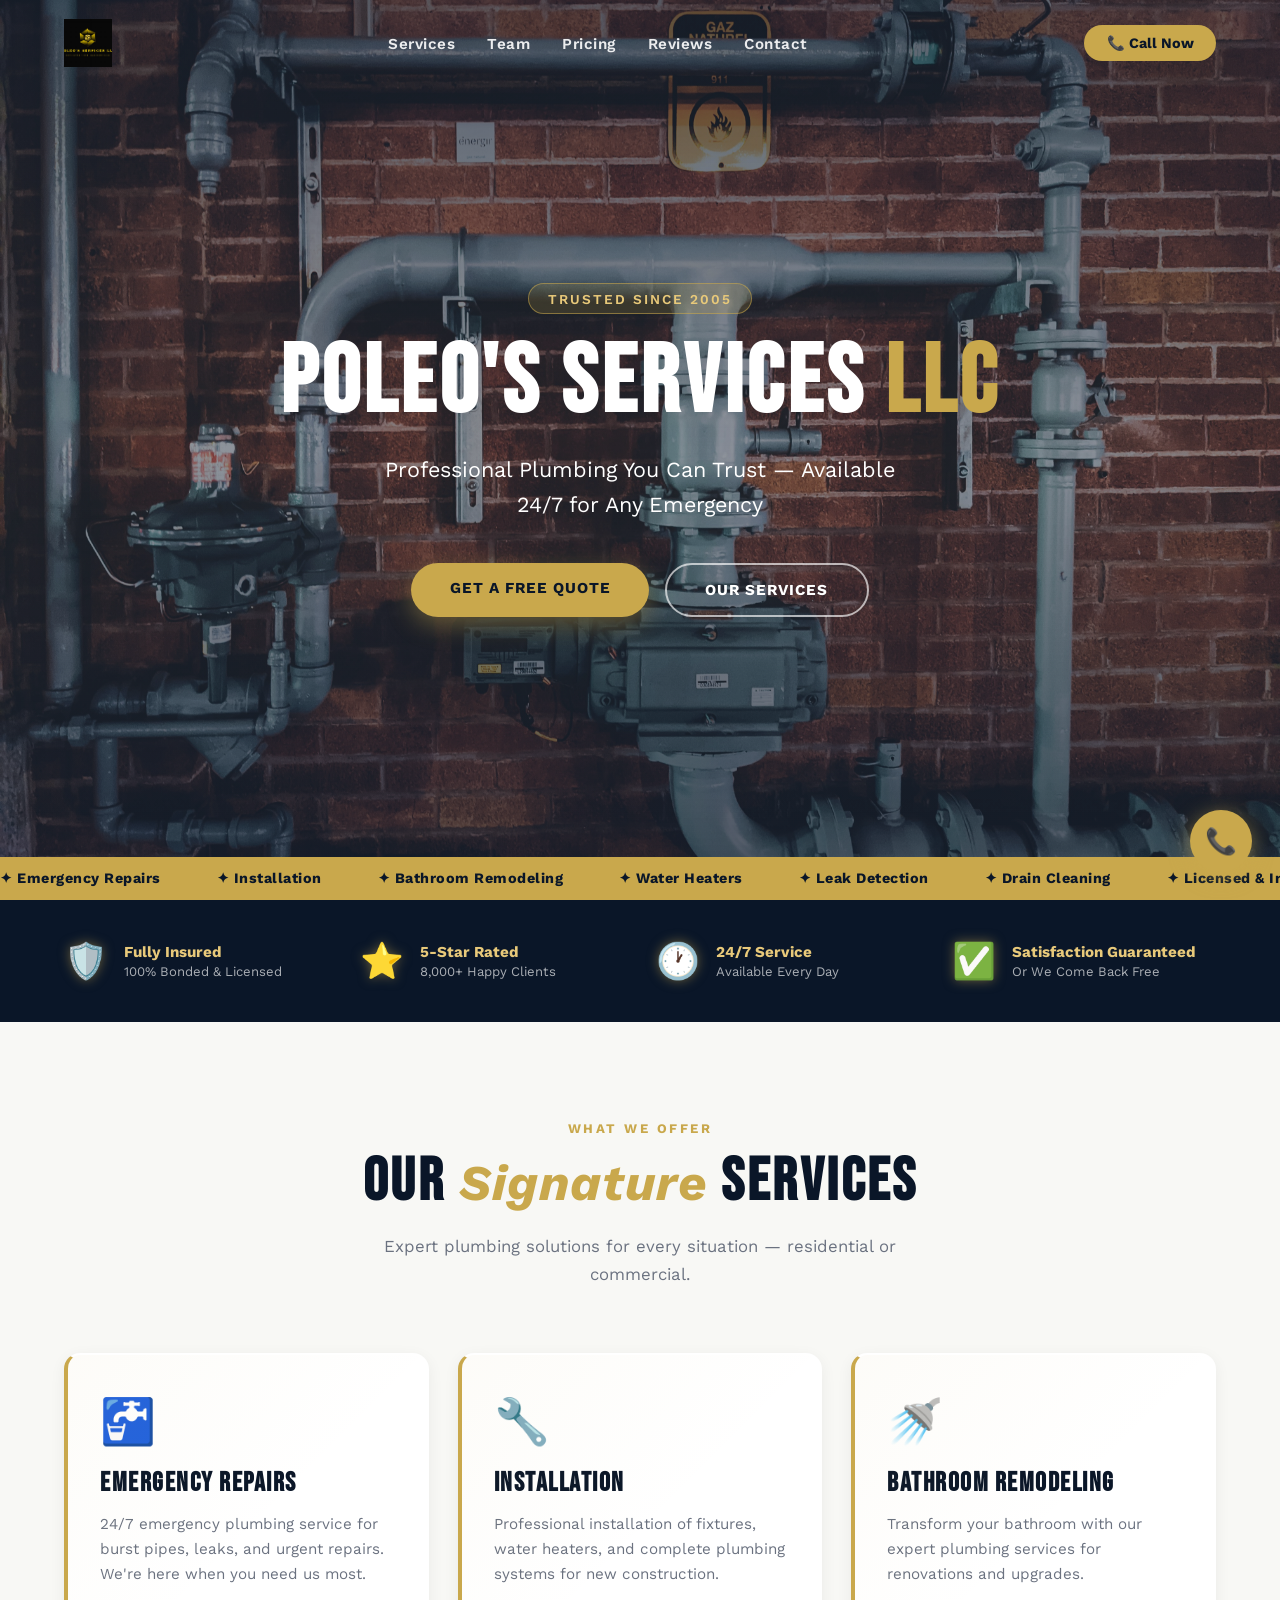
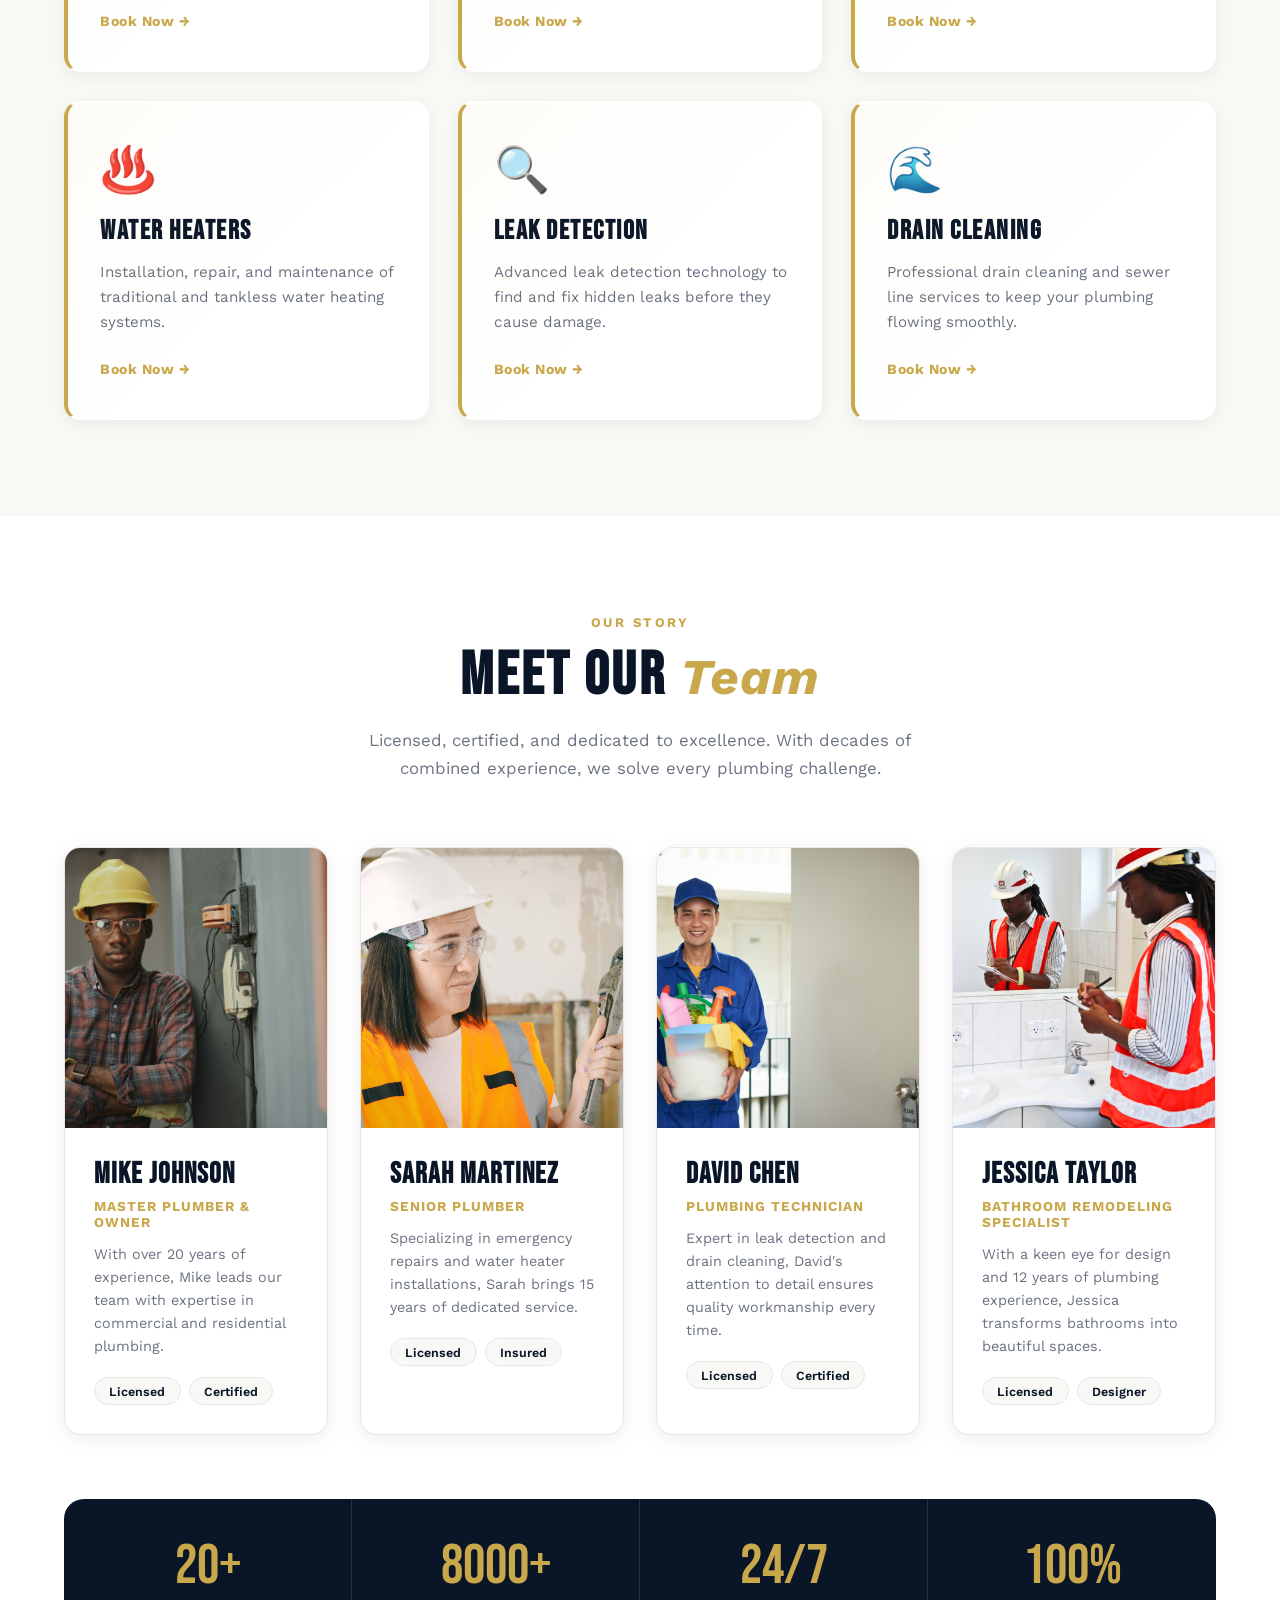
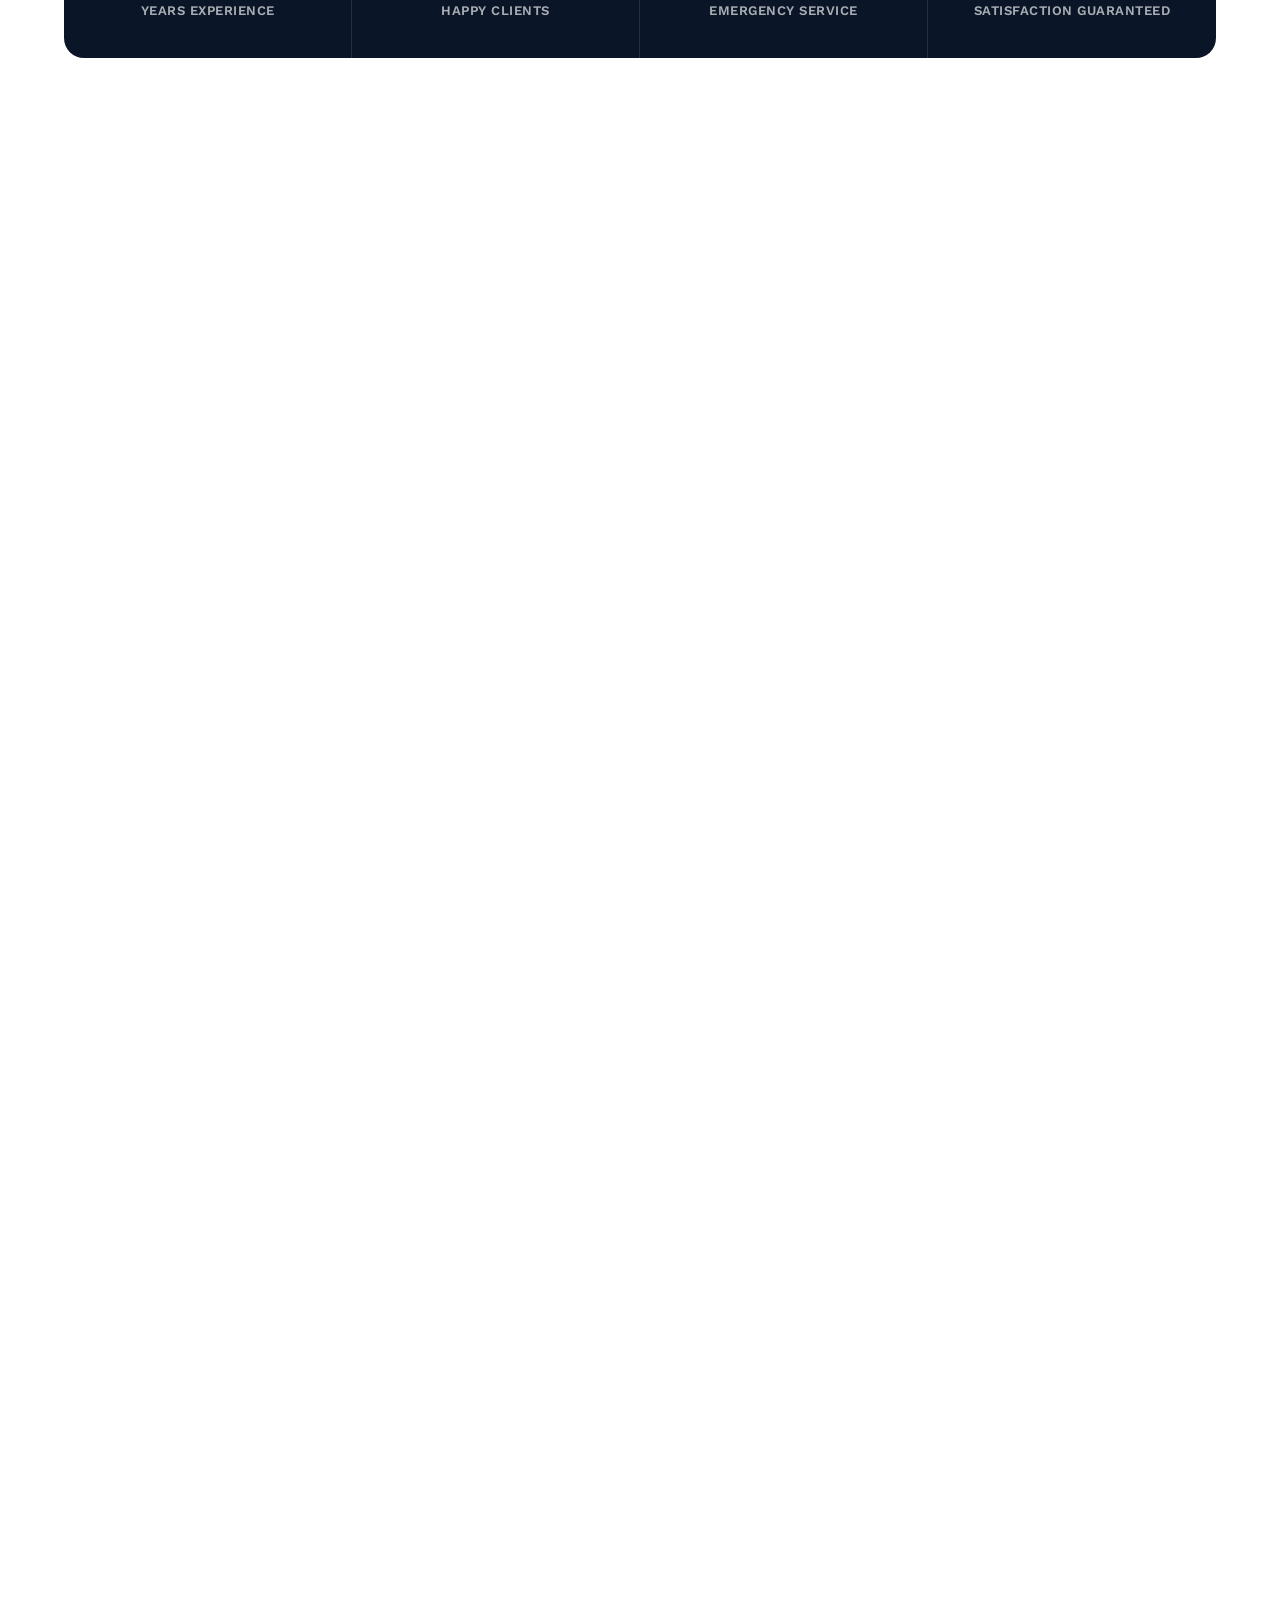
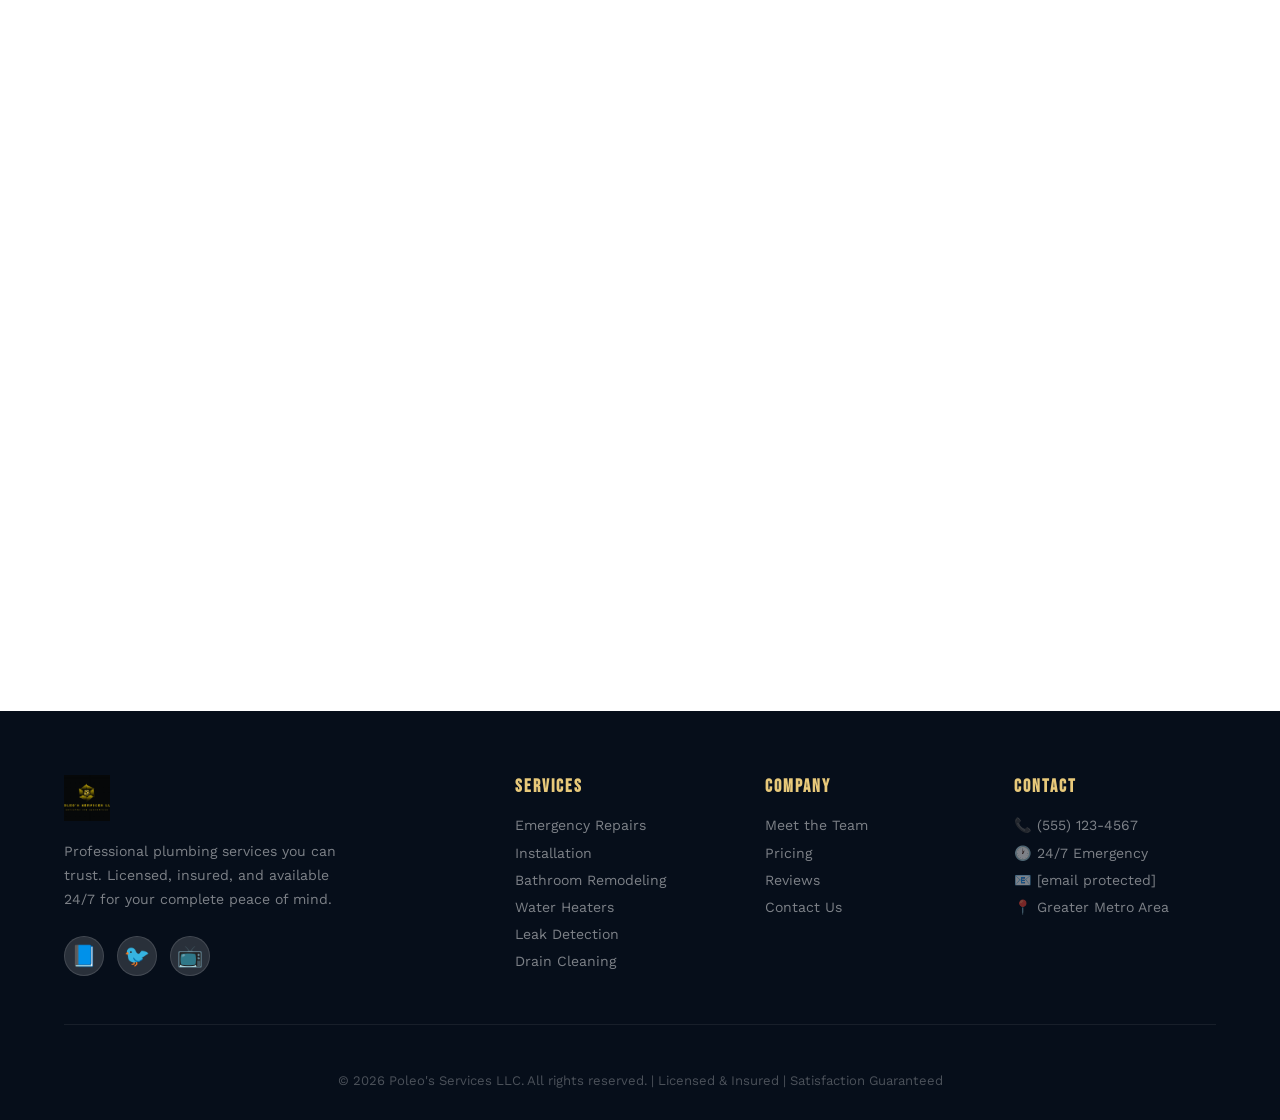
==== commit 24cd59fe: "Changed UI" ====
--- a/index.html
+++ b/index.html
@@ -3,28 +3,34 @@
 <head>
     <meta charset="UTF-8">
     <meta name="viewport" content="width=device-width, initial-scale=1.0">
-    <title>Premier Plumbing Services | 24/7 Emergency Repairs</title>
+    <title>Poleo's Services LLC | Professional Plumbing 24/7</title>
     <link rel="preconnect" href="https://fonts.googleapis.com">
     <link rel="preconnect" href="https://fonts.gstatic.com" crossorigin>
-    <link href="https://fonts.googleapis.com/css2?family=Bebas+Neue&family=Work+Sans:wght@400;600;700&display=swap" rel="stylesheet">
+    <link href="https://fonts.googleapis.com/css2?family=Bebas+Neue&family=Work+Sans:ital,wght@0,400;0,600;0,700;1,600;1,700&display=swap" rel="stylesheet">
     <link rel="stylesheet" href="styles.css">
-    <script>
-        window.va = window.va || function () { (window.vaq = window.vaq || []).push(arguments); };
-    </script>
-    <script defer src="/_vercel/insights/script.js"></script>
+    <script src="script.js" defer></script>
 </head>
 <body>
+
     <!-- Navigation -->
     <nav id="navbar">
         <div class="nav-container">
             <div class="logo">
                 <img src="images/logo.jpg" alt="Poleo's Services LLC">
             </div>
-            <ul class="nav-links">
+            <ul class="nav-links" id="nav-links">
                 <li><a href="#services">Services</a></li>
                 <li><a href="#about">Team</a></li>
+                <li><a href="#pricing">Pricing</a></li>
+                <li><a href="#testimonials">Reviews</a></li>
                 <li><a href="#contact">Contact</a></li>
             </ul>
+            <a href="tel:+15551234567" class="nav-cta">📞 Call Now</a>
+            <button class="hamburger" id="hamburger" aria-label="Toggle menu">
+                <span></span>
+                <span></span>
+                <span></span>
+            </button>
         </div>
     </nav>
 
@@ -37,46 +43,119 @@
         </div>
         <div class="hero-overlay"></div>
         <div class="hero-content">
-            <h1>POLEO'S SERVICES LLC</h1>
-            <p>Professional Service You Can Trust - Available 24/7 for Emergencies</p>
-            <a href="#contact" class="cta-button">GET A FREE QUOTE</a>
-        </div>
-    </section>
+            <div class="hero-badge">Trusted Since 2005</div>
+            <h1>POLEO'S SERVICES <span class="h1-gold">LLC</span></h1>
+            <p>Professional Plumbing You Can Trust — Available 24/7 for Any Emergency</p>
+            <div class="hero-buttons">
+                <a href="#contact" class="cta-button">GET A FREE QUOTE</a>
+                <a href="#services" class="cta-button-outline">OUR SERVICES</a>
+            </div>
+        </div>
+
+        <!-- Ticker pinned to bottom of hero — visible without scrolling -->
+        <div class="ticker-wrap">
+        <div class="ticker-track">
+            <span>✦ Emergency Repairs</span>
+            <span>✦ Installation</span>
+            <span>✦ Bathroom Remodeling</span>
+            <span>✦ Water Heaters</span>
+            <span>✦ Leak Detection</span>
+            <span>✦ Drain Cleaning</span>
+            <span>✦ Licensed &amp; Insured</span>
+            <span>✦ 24/7 Service</span>
+            <!-- Duplicate for seamless infinite loop -->
+            <span>✦ Emergency Repairs</span>
+            <span>✦ Installation</span>
+            <span>✦ Bathroom Remodeling</span>
+            <span>✦ Water Heaters</span>
+            <span>✦ Leak Detection</span>
+            <span>✦ Drain Cleaning</span>
+            <span>✦ Licensed &amp; Insured</span>
+            <span>✦ 24/7 Service</span>
+        </div>
+        </div>
+    </section>
+
+    <!-- Trust Bar -->
+    <div class="trust-bar">
+        <div class="container">
+            <div class="trust-grid">
+                <div class="trust-item">
+                    <span class="trust-icon">🛡️</span>
+                    <div>
+                        <strong>Fully Insured</strong>
+                        <p>100% Bonded &amp; Licensed</p>
+                    </div>
+                </div>
+                <div class="trust-item">
+                    <span class="trust-icon">⭐</span>
+                    <div>
+                        <strong>5-Star Rated</strong>
+                        <p>8,000+ Happy Clients</p>
+                    </div>
+                </div>
+                <div class="trust-item">
+                    <span class="trust-icon">🕐</span>
+                    <div>
+                        <strong>24/7 Service</strong>
+                        <p>Available Every Day</p>
+                    </div>
+                </div>
+                <div class="trust-item">
+                    <span class="trust-icon">✅</span>
+                    <div>
+                        <strong>Satisfaction Guaranteed</strong>
+                        <p>Or We Come Back Free</p>
+                    </div>
+                </div>
+            </div>
+        </div>
+    </div>
 
     <!-- Services Section -->
     <section id="services">
         <div class="container">
-            <h2 class="section-title">OUR SERVICES</h2>
+            <div class="section-header">
+                <span class="section-tag">What We Offer</span>
+                <h2 class="section-title">Our <em>Signature</em> Services</h2>
+                <p class="section-subtitle">Expert plumbing solutions for every situation — residential or commercial.</p>
+            </div>
             <div class="services-grid">
                 <div class="service-card">
                     <div class="service-icon">🚰</div>
                     <h3>Emergency Repairs</h3>
                     <p>24/7 emergency plumbing service for burst pipes, leaks, and urgent repairs. We're here when you need us most.</p>
+                    <a href="#contact" class="service-link">Book Now →</a>
                 </div>
                 <div class="service-card">
                     <div class="service-icon">🔧</div>
                     <h3>Installation</h3>
                     <p>Professional installation of fixtures, water heaters, and complete plumbing systems for new construction.</p>
+                    <a href="#contact" class="service-link">Book Now →</a>
                 </div>
                 <div class="service-card">
                     <div class="service-icon">🚿</div>
                     <h3>Bathroom Remodeling</h3>
                     <p>Transform your bathroom with our expert plumbing services for renovations and upgrades.</p>
+                    <a href="#contact" class="service-link">Book Now →</a>
                 </div>
                 <div class="service-card">
                     <div class="service-icon">♨️</div>
                     <h3>Water Heaters</h3>
                     <p>Installation, repair, and maintenance of traditional and tankless water heating systems.</p>
+                    <a href="#contact" class="service-link">Book Now →</a>
                 </div>
                 <div class="service-card">
                     <div class="service-icon">🔍</div>
                     <h3>Leak Detection</h3>
                     <p>Advanced leak detection technology to find and fix hidden leaks before they cause damage.</p>
+                    <a href="#contact" class="service-link">Book Now →</a>
                 </div>
                 <div class="service-card">
                     <div class="service-icon">🌊</div>
                     <h3>Drain Cleaning</h3>
                     <p>Professional drain cleaning and sewer line services to keep your plumbing flowing smoothly.</p>
+                    <a href="#contact" class="service-link">Book Now →</a>
                 </div>
             </div>
         </div>
@@ -85,9 +164,12 @@
     <!-- Team Section -->
     <section id="about">
         <div class="container">
-            <h2 class="section-title">MEET OUR TEAM</h2>
-            <p class="team-intro">Our licensed and certified professionals are dedicated to providing you with exceptional plumbing services. With years of combined experience, we're here to solve any plumbing challenge.</p>
-            
+            <div class="section-header">
+                <span class="section-tag">Our Story</span>
+                <h2 class="section-title">Meet Our <em>Team</em></h2>
+                <p class="section-subtitle">Licensed, certified, and dedicated to excellence. With decades of combined experience, we solve every plumbing challenge.</p>
+            </div>
+
             <div class="team-grid">
                 <div class="team-card">
                     <div class="team-image">
@@ -95,7 +177,7 @@
                     </div>
                     <div class="team-info">
                         <h3>Mike Johnson</h3>
-                        <p class="team-role">Master Plumber & Owner</p>
+                        <p class="team-role">Master Plumber &amp; Owner</p>
                         <p class="team-description">With over 20 years of experience, Mike leads our team with expertise in commercial and residential plumbing.</p>
                         <div class="team-badges">
                             <span class="badge">Licensed</span>
@@ -103,7 +185,6 @@
                         </div>
                     </div>
                 </div>
-
                 <div class="team-card">
                     <div class="team-image">
                         <img src="images/team2.jpg" alt="Sarah Martinez - Senior Plumber">
@@ -118,7 +199,6 @@
                         </div>
                     </div>
                 </div>
-
                 <div class="team-card">
                     <div class="team-image">
                         <img src="images/team3.jpg" alt="David Chen - Plumbing Technician">
@@ -133,7 +213,6 @@
                         </div>
                     </div>
                 </div>
-
                 <div class="team-card">
                     <div class="team-image">
                         <img src="images/team4.jpg" alt="Jessica Taylor - Bathroom Specialist">
@@ -171,12 +250,57 @@
         </div>
     </section>
 
+    <!-- Why Us Section -->
+    <section id="why-us">
+        <div class="container">
+            <div class="section-header">
+                <span class="section-tag why-tag">Our Promise</span>
+                <h2 class="section-title why-title">Why Orlando <em>Trusts</em> Us</h2>
+            </div>
+            <div class="why-grid">
+                <div class="why-card">
+                    <div class="why-icon">🏆</div>
+                    <h4>Licensed &amp; Certified</h4>
+                    <p>Every technician is fully licensed, insured, and background-checked for your peace of mind.</p>
+                </div>
+                <div class="why-card">
+                    <div class="why-icon">⚡</div>
+                    <h4>Fast Response</h4>
+                    <p>Emergency calls answered in 30 minutes or less. We show up when it matters most.</p>
+                </div>
+                <div class="why-card">
+                    <div class="why-icon">💰</div>
+                    <h4>Transparent Pricing</h4>
+                    <p>No hidden fees, no surprises. We give you an honest quote before any work begins.</p>
+                </div>
+                <div class="why-card">
+                    <div class="why-icon">🔄</div>
+                    <h4>Satisfaction Guarantee</h4>
+                    <p>Not satisfied? We'll fix it free. Your happiness is non-negotiable to us.</p>
+                </div>
+                <div class="why-card">
+                    <div class="why-icon">📱</div>
+                    <h4>Easy Booking</h4>
+                    <p>Call, text, or contact us online. Scheduling is fast and confirmation is instant.</p>
+                </div>
+                <div class="why-card">
+                    <div class="why-icon">🌱</div>
+                    <h4>Clean &amp; Respectful</h4>
+                    <p>We treat your home like our own — always tidying up after every job, no exceptions.</p>
+                </div>
+            </div>
+        </div>
+    </section>
+
     <!-- Pricing Section -->
     <section id="pricing">
         <div class="container">
-            <h2 class="section-title">OUR PRICING PLANS</h2>
-            <p class="pricing-intro">Transparent pricing with no hidden fees. Choose the plan that works best for you.</p>
-            
+            <div class="section-header">
+                <span class="section-tag">Transparent Pricing</span>
+                <h2 class="section-title">Our <em>Pricing</em> Plans</h2>
+                <p class="section-subtitle">No hidden fees. Choose the plan that works best for you.</p>
+            </div>
+
             <div class="pricing-grid">
                 <div class="pricing-card">
                     <div class="pricing-header">
@@ -263,7 +387,6 @@
                     <button class="pricing-btn">Get Started</button>
                 </div>
             </div>
-
             <p class="pricing-note">* Prices are base rates. Final cost may vary based on materials and complexity of work. Free estimates available.</p>
         </div>
     </section>
@@ -271,10 +394,13 @@
     <!-- Testimonials Section -->
     <section id="testimonials">
         <div class="container">
-            <h2 class="section-title">WHAT OUR CLIENTS SAY</h2>
+            <div class="section-header">
+                <span class="section-tag">Client Love</span>
+                <h2 class="section-title">What Our <em>Clients</em> Say</h2>
+            </div>
             <div class="testimonial-slider-container">
                 <button class="slider-arrow prev" aria-label="Previous testimonial">‹</button>
-                
+
                 <div class="testimonial-slider">
                     <div class="testimonial-slide active">
                         <div class="testimonial-card">
@@ -289,7 +415,6 @@
                             </div>
                         </div>
                     </div>
-
                     <div class="testimonial-slide">
                         <div class="testimonial-card">
                             <div class="testimonial-image">
@@ -303,7 +428,6 @@
                             </div>
                         </div>
                     </div>
-
                     <div class="testimonial-slide">
                         <div class="testimonial-card">
                             <div class="testimonial-image">
@@ -317,7 +441,6 @@
                             </div>
                         </div>
                     </div>
-
                     <div class="testimonial-slide">
                         <div class="testimonial-card">
                             <div class="testimonial-image">
@@ -332,7 +455,7 @@
                         </div>
                     </div>
                 </div>
-                
+
                 <button class="slider-arrow next" aria-label="Next testimonial">›</button>
             </div>
         </div>
@@ -341,39 +464,54 @@
     <!-- Trusted Brands Section -->
     <section id="brands">
         <div class="container">
-            <h2 class="section-title">TRUSTED BY LEADING BRANDS</h2>
+            <div class="section-header">
+                <span class="section-tag">Trusted Partners</span>
+                <h2 class="section-title">Trusted By Leading <em>Brands</em></h2>
+            </div>
             <div class="brands-grid">
-                <div class="brand-item">
-                    <img src="images/brand1.jpg" alt="Kohler">
-                </div>
-                <div class="brand-item">
-                    <img src="images/brand2.webp" alt="American Standard">
-                </div>
-                <div class="brand-item">
-                    <img src="images/brand3.png" alt="Delta">
-                </div>
-                <div class="brand-item">
-                    <img src="images/brand4.png" alt="Moen">
-                </div>
-                <div class="brand-item">
-                    <img src="images/brand5.webp" alt="Rheem">
-                </div>
-                <!-- <div class="brand-item">
-                    <img src="images/brand6.png" alt="Toto">
-                </div> -->
-            </div>
-        </div>
-    </section>
-
-    <!-- Contact Section with Mailchimp Form -->
+                <div class="brand-item"><img src="images/brand1.jpg" alt="Kohler"></div>
+                <div class="brand-item"><img src="images/brand2.webp" alt="American Standard"></div>
+                <div class="brand-item"><img src="images/brand3.png" alt="Delta"></div>
+                <div class="brand-item"><img src="images/brand4.png" alt="Moen"></div>
+                <div class="brand-item"><img src="images/brand5.webp" alt="Rheem"></div>
+            </div>
+        </div>
+    </section>
+
+    <!-- Contact Section -->
     <section id="contact">
         <div class="container">
-            <h2 class="section-title">GET IN TOUCH</h2>
-            <div class="contact-content">
-                <p>Ready to solve your plumbing problems? Sign up for our newsletter to receive exclusive tips, special offers, and priority service notifications.</p>
-                
-                <!-- Mailchimp Form -->
-                <div class="email-form">
+            <div class="contact-wrapper">
+                <div class="contact-info">
+                    <span class="section-tag" style="color: var(--gold-light);">Get In Touch</span>
+                    <h2 class="section-title" style="color: white; margin-top: 0.6rem;">Book Your <em>Free Quote</em></h2>
+                    <p class="contact-intro">Ready to solve your plumbing problems? Sign up for exclusive tips, special offers, and priority service notifications.</p>
+                    <div class="contact-details">
+                        <div class="contact-detail-item">
+                            <span class="detail-icon">📞</span>
+                            <div>
+                                <strong>Emergency Line</strong>
+                                <p>(555) 123-4567</p>
+                            </div>
+                        </div>
+                        <div class="contact-detail-item">
+                            <span class="detail-icon">🕐</span>
+                            <div>
+                                <strong>Hours</strong>
+                                <p>24/7 Emergency · Mon–Sat 7AM–7PM Standard</p>
+                            </div>
+                        </div>
+                        <div class="contact-detail-item">
+                            <span class="detail-icon">📍</span>
+                            <div>
+                                <strong>Service Area</strong>
+                                <p>Greater Metro Area &amp; Surrounding Counties</p>
+                            </div>
+                        </div>
+                    </div>
+                </div>
+
+                <div class="contact-form-wrap">
                     <form id="mc-embedded-subscribe-form" name="mc-embedded-subscribe-form" class="validate" target="_blank" novalidate>
                         <div class="form-group">
                             <label for="mce-EMAIL">Email Address *</label>
@@ -381,11 +519,11 @@
                         </div>
                         <div class="form-group">
                             <label for="mce-FNAME">First Name</label>
-                            <input type="text" value="" name="FNAME" class="" id="mce-FNAME" placeholder="John">
+                            <input type="text" value="" name="FNAME" id="mce-FNAME" placeholder="John">
                         </div>
                         <div class="form-group">
                             <label for="mce-LNAME">Last Name</label>
-                            <input type="text" value="" name="LNAME" class="" id="mce-LNAME" placeholder="Doe">
+                            <input type="text" value="" name="LNAME" id="mce-LNAME" placeholder="Doe">
                         </div>
                         <div style="position: absolute; left: -5000px;" aria-hidden="true">
                             <input type="text" name="b_XXXX_XXXX" tabindex="-1" value="">
@@ -393,9 +531,6 @@
                         <button type="submit" class="submit-btn">SUBSCRIBE NOW</button>
                     </form>
                     <div class="form-message" id="form-message"></div>
-                    <p style="margin-top: 1.5rem; font-size: 0.9rem; opacity: 0.8;">
-                        📞 Emergency? Call us now: <strong style="font-size: 1.2rem;">(555) 123-4567</strong>
-                    </p>
                 </div>
             </div>
         </div>
@@ -403,23 +538,54 @@
 
     <!-- Footer -->
     <footer>
-        <div class="social-links">
-            <a href="https://facebook.com" target="_blank" rel="noopener" aria-label="Facebook">📘</a>
-            <a href="https://twitter.com" target="_blank" rel="noopener" aria-label="Twitter">🐦</a>
-            <a href="https://youtube.com" target="_blank" rel="noopener" aria-label="YouTube">📺</a>
-        </div>
-        <p>&copy; 2026 Poleo's Services LLC. All rights reserved. | Licensed & Insured | Satisfaction Guaranteed</p>
+        <div class="container">
+            <div class="footer-grid">
+                <div class="footer-brand">
+                    <div class="footer-logo-wrap">
+                        <img src="images/logo.jpg" alt="Poleo's Services LLC" class="footer-logo">
+                    </div>
+                    <p>Professional plumbing services you can trust. Licensed, insured, and available 24/7 for your complete peace of mind.</p>
+                    <div class="social-links">
+                        <a href="https://facebook.com" target="_blank" rel="noopener" aria-label="Facebook">📘</a>
+                        <a href="https://twitter.com" target="_blank" rel="noopener" aria-label="Twitter">🐦</a>
+                        <a href="https://youtube.com" target="_blank" rel="noopener" aria-label="YouTube">📺</a>
+                    </div>
+                </div>
+                <div class="footer-links">
+                    <h4>Services</h4>
+                    <ul>
+                        <li><a href="#services">Emergency Repairs</a></li>
+                        <li><a href="#services">Installation</a></li>
+                        <li><a href="#services">Bathroom Remodeling</a></li>
+                        <li><a href="#services">Water Heaters</a></li>
+                        <li><a href="#services">Leak Detection</a></li>
+                        <li><a href="#services">Drain Cleaning</a></li>
+                    </ul>
+                </div>
+                <div class="footer-links">
+                    <h4>Company</h4>
+                    <ul>
+                        <li><a href="#about">Meet the Team</a></li>
+                        <li><a href="#pricing">Pricing</a></li>
+                        <li><a href="#testimonials">Reviews</a></li>
+                        <li><a href="#contact">Contact Us</a></li>
+                    </ul>
+                </div>
+                <div class="footer-links">
+                    <h4>Contact</h4>
+                    <ul>
+                        <li>📞 (555) 123-4567</li>
+                        <li>🕐 24/7 Emergency</li>
+                        <li>📧 <a href="/cdn-cgi/l/email-protection" class="__cf_email__" data-cfemail="bcd5d2dad3fcccd3d0d9d3cf92dfd3d1">[email&#160;protected]</a></li>
+                        <li>📍 Greater Metro Area</li>
+                    </ul>
+                </div>
+            </div>
+            <div class="footer-bottom">
+                <p>&copy; 2026 Poleo's Services LLC. All rights reserved. | Licensed &amp; Insured | Satisfaction Guaranteed</p>
+            </div>
+        </div>
     </footer>
 
     <!-- Floating Call Button -->
     <a href="tel:+15551234567" class="floating-call-btn" aria-label="Call Now">📞</a>
-
-    <script src="script.js"></script>
-    
-    <!-- Vercel Speed Insights -->
-    <script>
-        window.si = window.si || function () { (window.siq = window.siq || []).push(arguments); };
-    </script>
-    <script defer src="/_vercel/speed-insights/script.js"></script>
-</body>
-</html>
--- a/styles.css
+++ b/styles.css
@@ -1,74 +1,207 @@
-* {
+/* ============================================================
+   RESET & CSS VARIABLES
+   ============================================================ */
+*, *::before, *::after {
     margin: 0;
     padding: 0;
     box-sizing: border-box;
 }
 
 :root {
-    --primary: #0A0A0A;
-    --secondary: #D4AF37;
-    --gold: #F4C430;
-    --dark: #1A1A1A;
-    --light: #F8F9FA;
-    --accent: #FFD700;
-}
-
+    --navy:       #0A1628;
+    --navy-mid:   #1E3A5F;
+    --navy-light: #152A47;
+    --gold:       #C9A84C;
+    --gold-light: #E8C97A;
+    --off-white:  #F5F0E8;
+    --white:      #FFFFFF;
+    --light-bg:   #F8F8F5;
+    --gray:       #6B7280;
+    --light-gray: #E5E7EB;
+}
+
+/* ============================================================
+   BASE
+   ============================================================ */
 body {
     font-family: 'Work Sans', sans-serif;
-    color: var(--dark);
+    color: var(--navy);
     overflow-x: hidden;
-}
-
-/* Hero Section with Slideshow */
-.hero {
+    background: var(--white);
+}
+
+/* ============================================================
+   NAVIGATION
+   ============================================================ */
+nav {
+    position: fixed;
+    top: 0;
+    width: 100%;
+    z-index: 1000;
+    padding: 1.2rem 5%;
+    /* PERF: specific properties only — never 'transition: all' */
+    transition: background 0.3s ease, box-shadow 0.3s ease, padding 0.3s ease;
+}
+
+nav.scrolled {
+    background: rgba(255, 255, 255, 0.97);
+    backdrop-filter: blur(8px);
+    -webkit-backdrop-filter: blur(8px);
+    box-shadow: 0 2px 20px rgba(0, 0, 0, 0.08);
+    padding: 0.8rem 5%;
+}
+
+.nav-container {
+    max-width: 1200px;
+    margin: 0 auto;
+    display: flex;
+    justify-content: space-between;
+    align-items: center;
+    gap: 1rem;
+}
+
+.logo img {
+    height: 48px;
+    width: auto;
+    display: block;
+}
+
+.nav-links {
+    display: flex;
+    gap: 2rem;
+    list-style: none;
+    align-items: center;
+}
+
+.nav-links a {
+    color: rgba(255, 255, 255, 0.9);
+    text-decoration: none;
+    font-weight: 600;
+    font-size: 0.95rem;
+    letter-spacing: 0.5px;
+    transition: color 0.2s ease;
+    position: relative;
+}
+
+.nav-links a::after {
+    content: '';
+    position: absolute;
+    bottom: -4px;
+    left: 0;
+    width: 0;
+    height: 2px;
+    background: var(--gold);
+    transition: width 0.2s ease;
+}
+
+.nav-links a:hover::after {
+    width: 100%;
+}
+
+nav.scrolled .nav-links a {
+    color: var(--navy);
+}
+
+.nav-links a:hover {
+    color: var(--gold);
+}
+
+/* Nav CTA button */
+.nav-cta {
+    background: var(--gold);
+    color: var(--navy);
+    padding: 0.6rem 1.4rem;
+    border-radius: 50px;
+    text-decoration: none;
+    font-weight: 700;
+    font-size: 0.9rem;
+    transition: background 0.2s ease, transform 0.2s ease;
+    white-space: nowrap;
+}
+
+.nav-cta:hover {
+    background: var(--gold-light);
+    transform: translateY(-1px);
+}
+
+/* Hamburger button */
+.hamburger {
+    display: none;
+    flex-direction: column;
+    gap: 5px;
+    background: none;
+    border: none;
+    cursor: pointer;
+    padding: 4px;
+    z-index: 1100;
+}
+
+.hamburger span {
+    display: block;
+    width: 24px;
+    height: 2px;
+    background: white;
+    border-radius: 2px;
+    transition: transform 0.25s ease, opacity 0.25s ease, background 0.2s ease;
+}
+
+nav.scrolled .hamburger span {
+    background: var(--navy);
+}
+
+.hamburger.open span:nth-child(1) { transform: translateY(7px) rotate(45deg); }
+.hamburger.open span:nth-child(2) { opacity: 0; transform: scaleX(0); }
+.hamburger.open span:nth-child(3) { transform: translateY(-7px) rotate(-45deg); }
+
+/* ============================================================
+   HERO SECTION
+   ============================================================ */
+section.hero {
     height: 100vh;
+    min-height: 600px;
     position: relative;
     overflow: hidden;
+    /* Override the generic section animation below */
+    opacity: 1 !important;
+    transform: none !important;
+    transition: none !important;
 }
 
 .slideshow {
     position: absolute;
-    top: 0;
-    left: 0;
-    width: 100%;
-    height: 100%;
+    inset: 0;
 }
 
 .slide {
     position: absolute;
-    top: 0;
-    left: 0;
-    width: 100%;
-    height: 100%;
+    inset: 0;
     opacity: 0;
-    transition: opacity 1.5s ease-in-out;
+    /* PERF FIX: only transition opacity — no layout thrash */
+    transition: opacity 1s ease-in-out;
     background-size: cover;
     background-position: center;
+    /* PERF FIX: promote each slide to its own GPU compositing layer */
+    will-change: opacity;
+    transform: translateZ(0);
 }
 
 .slide.active {
     opacity: 1;
 }
 
-.slide-1 {
-    background-image: url('images/slide1.jpg');
-}
-
-.slide-2 {
-    background-image: url('images/slide2.jpg');
-}
-
-.slide-3 {
-    background-image: url('images/slide3.jpg');
-}
+.slide-1 { background-image: url('images/slide1.jpg'); }
+.slide-2 { background-image: url('images/slide2.jpg'); }
+.slide-3 { background-image: url('images/slide3.jpg'); }
 
 .hero-overlay {
     position: absolute;
-    top: 0;
-    left: 0;
-    width: 100%;
-    height: 100%;
-    background: rgba(0, 0, 0, 0.25);
+    inset: 0;
+    background: linear-gradient(
+        to bottom,
+        rgba(10, 22, 40, 0.65) 0%,
+        rgba(10, 22, 40, 0.45) 50%,
+        rgba(10, 22, 40, 0.72) 100%
+    );
     z-index: 1;
 }
 
@@ -85,105 +218,179 @@
     padding: 2rem;
 }
 
+.hero-badge {
+    display: inline-block;
+    background: rgba(201, 168, 76, 0.18);
+    border: 1px solid rgba(201, 168, 76, 0.55);
+    color: var(--gold-light);
+    padding: 0.4rem 1.2rem;
+    border-radius: 50px;
+    font-size: 0.85rem;
+    font-weight: 600;
+    letter-spacing: 2px;
+    text-transform: uppercase;
+    margin-bottom: 1.4rem;
+    animation: fadeInUp 0.8s ease-out both;
+}
+
 .hero h1 {
     font-family: 'Bebas Neue', cursive;
-    font-size: clamp(3rem, 8vw, 7rem);
+    font-size: clamp(2.8rem, 7.5vw, 6.5rem);
     letter-spacing: 4px;
-    margin-bottom: 1rem;
-    animation: fadeInUp 1s ease-out;
+    margin-bottom: 1.2rem;
+    line-height: 1;
+    animation: fadeInUp 0.8s ease-out 0.15s both;
+}
+
+/* Gold accent span inside hero h1 — same Bebas Neue font, just gold */
+.h1-gold {
+    color: var(--gold);
 }
 
 .hero p {
-    font-size: clamp(1.2rem, 2.5vw, 1.8rem);
-    margin-bottom: 2rem;
-    max-width: 600px;
-    animation: fadeInUp 1s ease-out 0.2s both;
+    font-size: clamp(1rem, 2vw, 1.35rem);
+    margin-bottom: 2.5rem;
+    max-width: 560px;
+    opacity: 0.88;
+    line-height: 1.65;
+    animation: fadeInUp 0.8s ease-out 0.3s both;
+}
+
+.hero-buttons {
+    display: flex;
+    gap: 1rem;
+    flex-wrap: wrap;
+    justify-content: center;
+    animation: fadeInUp 0.8s ease-out 0.45s both;
 }
 
 .cta-button {
-    background: var(--secondary);
-    color: white;
-    padding: 1.2rem 3rem;
-    font-size: 1.2rem;
+    background: var(--gold);
+    color: var(--navy);
+    padding: 1rem 2.4rem;
+    font-size: 0.95rem;
     font-weight: 700;
     border: none;
     border-radius: 50px;
     cursor: pointer;
     text-decoration: none;
     display: inline-block;
-    transition: all 0.3s ease;
-    animation: fadeInUp 1s ease-out 0.4s both;
-    box-shadow: 0 10px 30px rgba(255, 107, 53, 0.3);
+    letter-spacing: 1px;
+    /* PERF: specific properties */
+    transition: background 0.25s ease, transform 0.25s ease, box-shadow 0.25s ease;
+    box-shadow: 0 8px 25px rgba(201, 168, 76, 0.4);
 }
 
 .cta-button:hover {
+    background: var(--gold-light);
     transform: translateY(-3px);
-    box-shadow: 0 15px 40px rgba(212, 175, 55, 0.5);
-    background: #C49F2E;
-}
-
-/* Navigation */
-nav {
-    position: fixed;
-    top: 0;
+    box-shadow: 0 12px 32px rgba(201, 168, 76, 0.55);
+}
+
+.cta-button-outline {
+    background: transparent;
+    color: white;
+    padding: 1rem 2.4rem;
+    font-size: 0.95rem;
+    font-weight: 700;
+    border: 2px solid rgba(255, 255, 255, 0.65);
+    border-radius: 50px;
+    cursor: pointer;
+    text-decoration: none;
+    display: inline-block;
+    letter-spacing: 1px;
+    transition: background 0.25s ease, border-color 0.25s ease, transform 0.25s ease;
+}
+
+.cta-button-outline:hover {
+    background: rgba(255, 255, 255, 0.1);
+    border-color: white;
+    transform: translateY(-3px);
+}
+
+/* ============================================================
+   MARQUEE TICKER — lives inside .hero, pinned to bottom
+   ============================================================ */
+.ticker-wrap {
+    position: absolute;
+    bottom: 0;
+    left: 0;
     width: 100%;
-    z-index: 100;
-    padding: 1.5rem 5%;
-    transition: all 0.3s ease;
-}
-
-nav.scrolled {
-    background: rgba(255, 255, 255, 0.95);
-    backdrop-filter: blur(10px);
-    box-shadow: 0 2px 20px rgba(0, 0, 0, 0.1);
-}
-
-.nav-container {
+    background: var(--gold);
+    padding: 0.85rem 0;
+    overflow: hidden;
+    z-index: 3; /* above hero overlay (z-index: 1) */
+}
+
+.ticker-track {
+    display: flex;
+    gap: 3.5rem;
+    white-space: nowrap;
+    /* CSS-only GPU-accelerated animation — no JS needed */
+    animation: ticker 26s linear infinite;
+}
+
+.ticker-track span {
+    color: var(--navy);
+    font-weight: 700;
+    font-size: 0.9rem;
+    letter-spacing: 0.5px;
+    flex-shrink: 0;
+}
+
+/* ============================================================
+   TRUST BAR
+   ============================================================ */
+.trust-bar {
+    background: var(--navy);
+    padding: 2.5rem 5%;
+}
+
+.trust-grid {
+    display: grid;
+    grid-template-columns: repeat(4, 1fr);
+    gap: 2rem;
     max-width: 1200px;
     margin: 0 auto;
-    display: flex;
-    justify-content: space-between;
-    align-items: center;
-}
-
-.logo {
+}
+
+.trust-item {
     display: flex;
     align-items: center;
-    gap: 0.5rem;
-}
-
-.logo img {
-    height: 50px;
-    width: auto;
-}
-
-.nav-links {
-    display: flex;
-    gap: 2rem;
-    list-style: none;
-}
-
-.nav-links a {
+    gap: 1rem;
     color: white;
-    text-decoration: none;
-    font-weight: 600;
-    transition: color 0.3s ease;
-}
-
-nav.scrolled .nav-links a {
-    color: var(--dark);
-}
-
-.nav-links a:hover {
-    color: var(--accent);
-}
-
-/* Section Styles */
+}
+
+.trust-icon {
+    font-size: 2.2rem;
+    flex-shrink: 0;
+    /* Lift emoji brightness on dark background */
+    filter: drop-shadow(0 0 6px rgba(201, 168, 76, 0.5));
+}
+
+.trust-item strong {
+    display: block;
+    font-size: 0.95rem;
+    font-weight: 700;
+    color: var(--gold-light);
+    margin-bottom: 0.2rem;
+}
+
+.trust-item p {
+    font-size: 0.82rem;
+    opacity: 0.65;
+    margin: 0;
+}
+
+/* ============================================================
+   SECTIONS — GENERAL SCROLL ANIMATION
+   ============================================================ */
 section {
-    padding: 5rem 5%;
+    padding: 6rem 5%;
     opacity: 0;
-    transform: translateY(50px);
-    transition: all 0.8s ease-out;
+    transform: translateY(40px);
+    /* PERF FIX: specific properties only — never 'transition: all' */
+    transition: opacity 0.7s ease-out, transform 0.7s ease-out;
 }
 
 section.visible {
@@ -196,420 +403,462 @@
     margin: 0 auto;
 }
 
+/* ============================================================
+   SECTION HEADER (tag + title + subtitle)
+   ============================================================ */
+.section-header {
+    text-align: center;
+    margin-bottom: 4rem;
+}
+
+.section-tag {
+    display: inline-block;
+    color: var(--gold);
+    font-weight: 700;
+    font-size: 0.82rem;
+    letter-spacing: 2.5px;
+    text-transform: uppercase;
+    margin-bottom: 0.8rem;
+}
+
 .section-title {
     font-family: 'Bebas Neue', cursive;
-    font-size: clamp(2.5rem, 5vw, 4rem);
-    text-align: center;
-    margin-bottom: 3rem;
-    color: var(--primary);
+    font-size: clamp(2.2rem, 5vw, 3.8rem);
+    color: var(--navy);
     letter-spacing: 3px;
-}
-
-/* Services Section */
-#services {
-    background: var(--light);
-}
+    line-height: 1.1;
+    margin-bottom: 1rem;
+}
+
+/* Italic gold accent inside any section title */
+.section-title em {
+    font-style: italic;
+    color: var(--gold);
+    font-family: 'Work Sans', sans-serif;
+    font-weight: 700;
+    font-size: 0.82em;
+    letter-spacing: 1px;
+    /* Note: italic is intentional ONLY in section titles (smaller text),
+       not in the large Bebas Neue hero h1 where it looked mixed */
+}
+
+.section-subtitle {
+    font-size: 1.05rem;
+    color: var(--gray);
+    max-width: 580px;
+    margin: 0 auto;
+    line-height: 1.7;
+}
+
+/* ============================================================
+   SERVICES SECTION
+   ============================================================ */
+#services { background: var(--light-bg); }
 
 .services-grid {
     display: grid;
-    grid-template-columns: repeat(auto-fit, minmax(280px, 1fr));
-    gap: 2rem;
-    margin-top: 3rem;
+    grid-template-columns: repeat(auto-fit, minmax(300px, 1fr));
+    gap: 1.8rem;
 }
 
 .service-card {
-    background: white;
-    padding: 2.5rem;
-    border-radius: 15px;
-    text-align: center;
-    transition: all 0.3s ease;
-    box-shadow: 0 5px 20px rgba(0, 0, 0, 0.08);
-    border: 3px solid transparent;
+    background: var(--white);
+    padding: 2.5rem 2rem;
+    border-radius: 16px;
+    text-align: left;
+    border: 2px solid transparent;
+    border-left: 4px solid var(--gold);
+    box-shadow: 0 4px 16px rgba(10, 22, 40, 0.06);
+    position: relative;
+    overflow: hidden;
+    /* PERF: specific properties */
+    transition: transform 0.25s ease, box-shadow 0.25s ease, border-color 0.25s ease;
+}
+
+.service-card::before {
+    content: '';
+    position: absolute;
+    inset: 0;
+    background: linear-gradient(135deg, rgba(201, 168, 76, 0.04) 0%, transparent 55%);
+    pointer-events: none;
 }
 
 .service-card:hover {
-    transform: translateY(-10px);
-    border-color: var(--secondary);
-    box-shadow: 0 15px 40px rgba(0, 0, 0, 0.15);
+    transform: translateY(-8px);
+    box-shadow: 0 16px 40px rgba(10, 22, 40, 0.12);
+    border-color: var(--gold);
+    border-left-color: var(--gold);
 }
 
 .service-icon {
-    font-size: 3.5rem;
-    margin-bottom: 1.5rem;
+    font-size: 2.8rem;
+    margin-bottom: 1.2rem;
+    display: block;
 }
 
 .service-card h3 {
     font-family: 'Bebas Neue', cursive;
+    font-size: 1.7rem;
+    margin-bottom: 0.8rem;
+    color: var(--navy);
+    letter-spacing: 1.5px;
+}
+
+.service-card p {
+    color: var(--gray);
+    line-height: 1.65;
+    font-size: 0.95rem;
+    margin-bottom: 1.5rem;
+}
+
+.service-link {
+    color: var(--gold);
+    font-weight: 700;
+    text-decoration: none;
+    font-size: 0.88rem;
+    letter-spacing: 0.5px;
+    transition: color 0.2s ease;
+    display: inline-block;
+}
+
+.service-link:hover { color: var(--navy); }
+
+/* ============================================================
+   TEAM SECTION
+   ============================================================ */
+#about { background: var(--white); }
+
+.team-grid {
+    display: grid;
+    grid-template-columns: repeat(auto-fit, minmax(260px, 1fr));
+    gap: 2rem;
+    margin-bottom: 4rem;
+}
+
+.team-card {
+    background: var(--white);
+    border-radius: 16px;
+    overflow: hidden;
+    box-shadow: 0 4px 20px rgba(10, 22, 40, 0.07);
+    border: 1px solid var(--light-gray);
+    /* PERF: specific properties */
+    transition: transform 0.25s ease, box-shadow 0.25s ease;
+}
+
+.team-card:hover {
+    transform: translateY(-8px);
+    box-shadow: 0 16px 40px rgba(10, 22, 40, 0.14);
+}
+
+.team-image {
+    width: 100%;
+    height: 280px;
+    overflow: hidden;
+    background: linear-gradient(135deg, var(--navy) 0%, var(--navy-mid) 100%);
+}
+
+.team-image img {
+    width: 100%;
+    height: 100%;
+    object-fit: cover;
+    display: block;
+    /* PERF: specific property */
+    transition: transform 0.4s ease;
+}
+
+.team-card:hover .team-image img { transform: scale(1.04); }
+
+.team-info { padding: 1.8rem; }
+
+.team-info h3 {
+    font-family: 'Bebas Neue', cursive;
     font-size: 1.8rem;
+    color: var(--navy);
+    margin-bottom: 0.4rem;
+    letter-spacing: 1px;
+}
+
+.team-role {
+    color: var(--gold);
+    font-weight: 700;
+    font-size: 0.85rem;
+    text-transform: uppercase;
+    letter-spacing: 1px;
+    margin-bottom: 0.8rem;
+    display: block;
+}
+
+.team-description {
+    color: var(--gray);
+    line-height: 1.6;
+    margin-bottom: 1.2rem;
+    font-size: 0.9rem;
+}
+
+.team-badges { display: flex; gap: 0.5rem; flex-wrap: wrap; }
+
+.badge {
+    background: var(--light-bg);
+    color: var(--navy);
+    padding: 0.35rem 0.9rem;
+    border-radius: 20px;
+    font-size: 0.78rem;
+    font-weight: 600;
+    border: 1px solid var(--light-gray);
+}
+
+/* Stats row */
+.stats {
+    display: grid;
+    grid-template-columns: repeat(4, 1fr);
+    background: var(--navy);
+    border-radius: 20px;
+    overflow: hidden;
+}
+
+.stat-item {
+    text-align: center;
+    padding: 2.5rem 1rem;
+    border-right: 1px solid rgba(255, 255, 255, 0.1);
+}
+
+.stat-item:last-child { border-right: none; }
+
+.stat-number {
+    font-family: 'Bebas Neue', cursive;
+    font-size: 3.5rem;
+    color: var(--gold);
+    display: block;
+    line-height: 1;
+    margin-bottom: 0.5rem;
+}
+
+.stat-label {
+    color: rgba(255, 255, 255, 0.65);
+    font-weight: 600;
+    font-size: 0.82rem;
+    display: block;
+    text-transform: uppercase;
+    letter-spacing: 0.5px;
+}
+
+/* ============================================================
+   WHY US SECTION
+   ============================================================ */
+#why-us { background: var(--navy); }
+
+/* Override default section title color for dark bg */
+#why-us .why-title  { color: white; }
+#why-us .why-tag    { color: var(--gold-light); }
+
+.why-grid {
+    display: grid;
+    grid-template-columns: repeat(3, 1fr);
+    gap: 1.8rem;
+}
+
+.why-card {
+    background: rgba(255, 255, 255, 0.04);
+    border: 1px solid rgba(201, 168, 76, 0.22);
+    border-radius: 16px;
+    padding: 2.5rem 2rem;
+    /* PERF: specific properties */
+    transition: background 0.25s ease, border-color 0.25s ease, transform 0.25s ease;
+}
+
+.why-card:hover {
+    background: rgba(201, 168, 76, 0.09);
+    border-color: var(--gold);
+    transform: translateY(-5px);
+}
+
+.why-icon {
+    font-size: 2.6rem;
     margin-bottom: 1rem;
-    color: var(--primary);
-    letter-spacing: 2px;
-}
-
-.service-card p {
-    color: #666;
-    line-height: 1.6;
-}
-
-/* Team Section */
-#about {
-    background: white;
-}
-
-/* Pricing Section */
-#pricing {
-    background: var(--light);
-}
-
-.pricing-intro {
-    text-align: center;
-    max-width: 700px;
-    margin: 0 auto 3rem;
-    font-size: 1.2rem;
-    color: #666;
-    line-height: 1.8;
-}
+    display: block;
+    filter: drop-shadow(0 0 8px rgba(201, 168, 76, 0.45));
+}
+
+.why-card h4 {
+    font-family: 'Bebas Neue', cursive;
+    font-size: 1.45rem;
+    color: var(--gold-light);
+    margin-bottom: 0.8rem;
+    letter-spacing: 1px;
+}
+
+.why-card p { color: rgba(255, 255, 255, 0.65); line-height: 1.65; font-size: 0.9rem; }
+
+/* ============================================================
+   PRICING SECTION
+   ============================================================ */
+#pricing { background: var(--light-bg); }
 
 .pricing-grid {
     display: grid;
-    grid-template-columns: repeat(auto-fit, minmax(280px, 1fr));
+    grid-template-columns: repeat(auto-fit, minmax(255px, 1fr));
     gap: 2rem;
     margin-bottom: 2rem;
 }
 
 .pricing-card {
-    background: white;
+    background: var(--white);
     border-radius: 20px;
     padding: 2.5rem 2rem;
-    box-shadow: 0 5px 25px rgba(0, 0, 0, 0.1);
-    transition: all 0.3s ease;
-    border: 3px solid transparent;
+    box-shadow: 0 4px 20px rgba(10, 22, 40, 0.07);
+    border: 2px solid var(--light-gray);
     position: relative;
     display: flex;
     flex-direction: column;
+    /* PERF: specific properties */
+    transition: transform 0.25s ease, box-shadow 0.25s ease, border-color 0.25s ease;
 }
 
 .pricing-card:hover {
-    transform: translateY(-10px);
-    box-shadow: 0 15px 40px rgba(0, 0, 0, 0.15);
-    border-color: var(--accent);
+    transform: translateY(-8px);
+    box-shadow: 0 16px 40px rgba(10, 22, 40, 0.12);
+    border-color: var(--gold);
 }
 
 .pricing-card.featured {
-    border-color: var(--secondary);
-    transform: scale(1.05);
-    box-shadow: 0 10px 40px rgba(212, 175, 55, 0.3);
+    border-color: var(--gold);
+    transform: scale(1.03);
+    box-shadow: 0 8px 35px rgba(201, 168, 76, 0.25);
+    background: var(--navy);
 }
 
 .pricing-card.featured:hover {
-    transform: scale(1.05) translateY(-10px);
-    box-shadow: 0 20px 50px rgba(212, 175, 55, 0.4);
+    transform: scale(1.03) translateY(-8px);
+    box-shadow: 0 20px 50px rgba(201, 168, 76, 0.35);
 }
 
 .badge-featured {
     position: absolute;
-    top: -15px;
+    top: -14px;
     left: 50%;
     transform: translateX(-50%);
-    background: var(--secondary);
-    color: var(--dark);
-    padding: 0.5rem 1.5rem;
+    background: var(--gold);
+    color: var(--navy);
+    padding: 0.4rem 1.2rem;
     border-radius: 20px;
     font-weight: 700;
-    font-size: 0.85rem;
+    font-size: 0.78rem;
     letter-spacing: 1px;
-    box-shadow: 0 3px 10px rgba(212, 175, 55, 0.4);
+    white-space: nowrap;
 }
 
 .pricing-header {
     text-align: center;
     margin-bottom: 2rem;
     padding-bottom: 2rem;
-    border-bottom: 2px solid var(--light);
-}
+    border-bottom: 1px solid var(--light-gray);
+}
+
+.pricing-card.featured .pricing-header { border-color: rgba(255, 255, 255, 0.12); }
 
 .pricing-header h3 {
     font-family: 'Bebas Neue', cursive;
-    font-size: 2rem;
-    color: var(--primary);
+    font-size: 1.8rem;
+    color: var(--navy);
     margin-bottom: 1rem;
     letter-spacing: 2px;
 }
 
-.price {
-    display: flex;
-    align-items: flex-start;
-    justify-content: center;
-    gap: 0.3rem;
-}
-
-.currency {
-    font-size: 2rem;
-    color: var(--secondary);
-    font-weight: 700;
-    margin-top: 0.5rem;
-}
+.pricing-card.featured .pricing-header h3 { color: var(--gold-light); }
+
+.price { display: flex; align-items: flex-start; justify-content: center; gap: 0.2rem; }
+
+.currency { font-size: 1.6rem; color: var(--gold); font-weight: 700; margin-top: 0.6rem; }
 
 .amount {
     font-family: 'Bebas Neue', cursive;
-    font-size: 4.5rem;
-    color: var(--primary);
+    font-size: 4rem;
+    color: var(--navy);
     line-height: 1;
-    font-weight: 700;
-}
-
-.period {
-    font-size: 1.2rem;
-    color: #666;
-    align-self: flex-end;
-    margin-bottom: 0.8rem;
-}
-
-.pricing-features {
-    list-style: none;
-    margin-bottom: 2rem;
-    flex-grow: 1;
-}
+}
+
+.pricing-card.featured .amount { color: white; }
+
+.period { font-size: 1rem; color: var(--gray); align-self: flex-end; margin-bottom: 0.7rem; }
+.pricing-card.featured .period { color: rgba(255, 255, 255, 0.5); }
+
+.pricing-features { list-style: none; margin-bottom: 2rem; flex-grow: 1; }
 
 .pricing-features li {
-    padding: 0.8rem 0;
-    color: #666;
-    font-size: 1rem;
-    border-bottom: 1px solid #f0f0f0;
-}
-
-.pricing-features li:last-child {
-    border-bottom: none;
-}
-
-.pricing-features li.unavailable {
-    color: #ccc;
-    text-decoration: line-through;
-}
+    padding: 0.7rem 0;
+    color: var(--gray);
+    font-size: 0.95rem;
+    border-bottom: 1px solid var(--light-gray);
+}
+
+.pricing-card.featured .pricing-features li {
+    color: rgba(255, 255, 255, 0.75);
+    border-color: rgba(255, 255, 255, 0.1);
+}
+
+.pricing-features li:last-child { border-bottom: none; }
+
+.pricing-features li.unavailable { color: #ccc; text-decoration: line-through; }
+.pricing-card.featured .pricing-features li.unavailable { color: rgba(255, 255, 255, 0.25); }
 
 .pricing-btn {
-    background: var(--primary);
+    background: var(--navy);
     color: var(--gold);
-    padding: 1rem 2rem;
-    border: none;
+    padding: 0.9rem 1.5rem;
+    border: 2px solid var(--navy);
     border-radius: 50px;
-    font-size: 1.1rem;
+    font-size: 0.95rem;
     font-weight: 700;
     cursor: pointer;
-    transition: all 0.3s ease;
-    box-shadow: 0 5px 20px rgba(10, 10, 10, 0.3);
     width: 100%;
-    border: 2px solid var(--gold);
+    letter-spacing: 0.5px;
+    font-family: 'Work Sans', sans-serif;
+    /* PERF: specific properties */
+    transition: background 0.25s ease, color 0.25s ease, border-color 0.25s ease, transform 0.25s ease;
 }
 
 .pricing-btn:hover {
-    background: var(--dark);
-    transform: translateY(-3px);
-    box-shadow: 0 8px 25px rgba(212, 175, 55, 0.4);
+    background: var(--gold);
+    color: var(--navy);
+    border-color: var(--gold);
+    transform: translateY(-2px);
 }
 
 .pricing-btn.featured-btn {
-    background: var(--secondary);
-    color: var(--dark);
-    box-shadow: 0 5px 20px rgba(212, 175, 55, 0.3);
-    border: none;
+    background: var(--gold);
+    color: var(--navy);
+    border-color: var(--gold);
 }
 
 .pricing-btn.featured-btn:hover {
-    background: #C49F2E;
-    box-shadow: 0 8px 25px rgba(212, 175, 55, 0.5);
+    background: var(--gold-light);
+    border-color: var(--gold-light);
 }
 
 .pricing-note {
     text-align: center;
-    color: #666;
-    font-size: 0.95rem;
+    color: var(--gray);
+    font-size: 0.88rem;
     font-style: italic;
     max-width: 800px;
-    margin: 2rem auto 0;
-}
-
-.team-intro {
-    text-align: center;
-    max-width: 800px;
-    margin: 0 auto 3rem;
-    font-size: 1.2rem;
-    color: #666;
-    line-height: 1.8;
-}
-
-.team-grid {
-    display: grid;
-    grid-template-columns: repeat(auto-fit, minmax(280px, 1fr));
-    gap: 2.5rem;
-    margin-bottom: 4rem;
-}
-
-.team-card {
-    background: white;
-    border-radius: 20px;
-    overflow: hidden;
-    box-shadow: 0 5px 25px rgba(0, 0, 0, 0.1);
-    transition: all 0.3s ease;
-    border: 2px solid transparent;
-}
-
-.team-card:hover {
-    transform: translateY(-10px);
-    box-shadow: 0 15px 40px rgba(0, 0, 0, 0.15);
-    border-color: var(--accent);
-}
-
-.team-image {
-    width: 100%;
-    height: 300px;
-    overflow: hidden;
-    background: linear-gradient(135deg, var(--primary) 0%, var(--accent) 100%);
-    display: flex;
-    align-items: center;
-    justify-content: center;
-    position: relative;
-}
-
-.team-image img {
-    width: 100%;
-    height: 100%;
-    object-fit: cover;
-    transition: transform 0.3s ease;
-}
-
-.team-card:hover .team-image img {
-    transform: scale(1.05);
-}
-
-.team-info {
-    padding: 2rem;
-}
-
-.team-info h3 {
-    font-family: 'Bebas Neue', cursive;
-    font-size: 2rem;
-    color: var(--primary);
-    margin-bottom: 0.5rem;
-    letter-spacing: 1px;
-}
-
-.team-role {
-    color: var(--secondary);
-    font-weight: 700;
-    font-size: 1rem;
-    text-transform: uppercase;
-    letter-spacing: 1px;
-    margin-bottom: 1rem;
-}
-
-.team-description {
-    color: #666;
-    line-height: 1.6;
-    margin-bottom: 1.5rem;
-}
-
-.team-badges {
-    display: flex;
-    gap: 0.5rem;
-    flex-wrap: wrap;
-}
-
-.badge {
-    background: var(--light);
-    color: var(--primary);
-    padding: 0.4rem 1rem;
-    border-radius: 20px;
-    font-size: 0.85rem;
-    font-weight: 600;
-    border: 1px solid var(--primary);
-}
-
-.about-text h2 {
-    font-family: 'Bebas Neue', cursive;
-    font-size: 3rem;
-    color: var(--primary);
-    margin-bottom: 1.5rem;
-    letter-spacing: 2px;
-}
-
-.about-text p {
-    line-height: 1.8;
-    color: #666;
-    margin-bottom: 1rem;
-    font-size: 1.1rem;
-}
-
-.stats {
-    display: grid;
-    grid-template-columns: repeat(auto-fit, minmax(200px, 1fr));
-    gap: 2rem;
-    margin-top: 3rem;
-    padding: 3rem;
-    background: var(--light);
-    border-radius: 20px;
-}
-
-.stat-item {
-    text-align: center;
-}
-
-.stat-number {
-    font-family: 'Bebas Neue', cursive;
-    font-size: 3.5rem;
-    color: var(--secondary);
-    display: block;
-}
-
-.stat-label {
-    color: #666;
-    font-weight: 600;
-}
-
-/* Contact Section */
-#contact {
-    background-image: url('images/contact-bg.jpg');
-    background-size: cover;
-    background-position: center;
-    background-repeat: no-repeat;
-    background-attachment: fixed;
-    color: white;
-    position: relative;
-}
-
-#contact::before {
-    content: '';
-    position: absolute;
-    top: 0;
-    left: 0;
-    right: 0;
-    bottom: 0;
-    background: linear-gradient(135deg, rgba(10, 10, 10, 0.92) 0%, rgba(26, 26, 26, 0.92) 100%);
-    z-index: 0;
-}
-
-#contact > * {
-    position: relative;
-    z-index: 1;
-}
-
-/* Testimonials Section */
-#testimonials {
-    background: var(--light);
-    position: relative;
-}
+    margin: 1.5rem auto 0;
+}
+
+/* ============================================================
+   TESTIMONIALS SECTION
+   ============================================================ */
+#testimonials { background: var(--white); }
 
 .testimonial-slider-container {
     position: relative;
-    max-width: 900px;
+    max-width: 840px;
     margin: 0 auto;
-    padding: 2rem 0;
 }
 
 .testimonial-slider {
     position: relative;
     overflow: hidden;
-    min-height: 450px;
+    min-height: 380px;
 }
 
 .testimonial-slide {
@@ -618,382 +867,446 @@
     left: 0;
     width: 100%;
     opacity: 0;
-    transform: translateX(100%);
-    transition: all 0.5s ease-in-out;
+    transform: translateX(50px);
     pointer-events: none;
+    /* PERF: specific transitions */
+    transition: opacity 0.4s ease, transform 0.4s ease;
 }
 
 .testimonial-slide.active {
     opacity: 1;
     transform: translateX(0);
-    pointer-events: all;
+    pointer-events: auto;
     position: relative;
 }
 
 .testimonial-card {
-    background: white;
+    background: var(--light-bg);
     border-radius: 20px;
-    padding: 3rem;
-    box-shadow: 0 10px 40px rgba(0, 0, 0, 0.1);
+    padding: 2.5rem;
     display: flex;
     gap: 2rem;
     align-items: center;
-}
-
-.testimonial-image {
-    flex-shrink: 0;
-}
+    border: 1px solid var(--light-gray);
+}
+
+.testimonial-image { flex-shrink: 0; }
 
 .testimonial-image img {
-    width: 150px;
-    height: 150px;
+    width: 120px;
+    height: 120px;
     border-radius: 50%;
     object-fit: cover;
-    border: 5px solid var(--accent);
-    box-shadow: 0 5px 20px rgba(0, 0, 0, 0.1);
-}
-
-.testimonial-content {
-    flex: 1;
-}
-
-.stars {
-    font-size: 1.5rem;
-    margin-bottom: 1rem;
-}
+    border: 4px solid var(--gold);
+    display: block;
+}
+
+.testimonial-content { flex: 1; }
+
+.stars { font-size: 1.1rem; margin-bottom: 1rem; }
 
 .testimonial-text {
-    font-size: 1.2rem;
-    line-height: 1.8;
-    color: #666;
+    font-size: 1.05rem;
+    line-height: 1.75;
+    color: var(--gray);
     font-style: italic;
-    margin-bottom: 1.5rem;
+    margin-bottom: 1.2rem;
 }
 
 .client-name {
     font-family: 'Bebas Neue', cursive;
-    font-size: 1.5rem;
-    color: var(--primary);
-    margin-bottom: 0.3rem;
+    font-size: 1.4rem;
+    color: var(--navy);
     letter-spacing: 1px;
-}
-
-.client-location {
-    color: var(--secondary);
-    font-weight: 600;
-    font-size: 0.95rem;
-}
+    margin-bottom: 0.2rem;
+}
+
+.client-location { color: var(--gold); font-weight: 600; font-size: 0.88rem; }
 
 .slider-arrow {
     position: absolute;
     top: 50%;
     transform: translateY(-50%);
-    background: var(--secondary);
+    background: var(--navy);
     color: white;
     border: none;
-    width: 50px;
-    height: 50px;
+    width: 46px;
+    height: 46px;
     border-radius: 50%;
-    font-size: 2rem;
+    font-size: 1.7rem;
     cursor: pointer;
-    transition: all 0.3s ease;
     z-index: 10;
     display: flex;
     align-items: center;
     justify-content: center;
-    box-shadow: 0 5px 20px rgba(0, 0, 0, 0.2);
+    box-shadow: 0 4px 15px rgba(10, 22, 40, 0.2);
+    /* PERF: specific properties */
+    transition: background 0.2s ease, transform 0.2s ease;
 }
 
 .slider-arrow:hover {
-    background: var(--primary);
-    transform: translateY(-50%) scale(1.1);
-}
-
-.slider-arrow.prev {
-    left: -25px;
-}
-
-.slider-arrow.next {
-    right: -25px;
-}
-
-/* Trusted Brands Section */
+    background: var(--gold);
+    color: var(--navy);
+    transform: translateY(-50%) scale(1.08);
+}
+
+.slider-arrow.prev { left: -56px; }
+.slider-arrow.next { right: -56px; }
+
+/* ============================================================
+   BRANDS SECTION
+   ============================================================ */
 #brands {
-    background: white;
+    background: var(--light-bg);
     padding: 4rem 5%;
 }
 
 .brands-grid {
+    display: flex;
+    flex-wrap: wrap;
+    justify-content: center;
+    align-items: center;
+    gap: 3rem 4rem;
+}
+
+.brand-item {
+    filter: grayscale(100%);
+    opacity: 0.45;
+    /* PERF: specific properties */
+    transition: filter 0.25s ease, opacity 0.25s ease, transform 0.25s ease;
+}
+
+.brand-item:hover { filter: grayscale(0%); opacity: 1; transform: scale(1.08); }
+
+.brand-item img { max-height: 68px; max-width: 130px; object-fit: contain; display: block; }
+
+/* ============================================================
+   CONTACT SECTION
+   ============================================================ */
+#contact {
+    background: var(--navy);
+    color: white;
+    /* PERF FIX #1: background-attachment: fixed removed — it forces full
+       page repaint on every scroll frame, causing the lag you described */
+}
+
+.contact-wrapper {
     display: grid;
-    grid-template-columns: repeat(auto-fit, minmax(150px, 1fr));
-    gap: 3rem;
-    align-items: center;
-    max-width: 1000px;
-    margin: 0 auto;
-}
-
-.brand-item {
-    display: flex;
-    align-items: center;
-    justify-content: center;
-    padding: 1rem;
-    transition: all 0.3s ease;
-    filter: grayscale(100%);
-    opacity: 0.6;
-}
-
-.brand-item:hover {
-    filter: grayscale(0%);
-    opacity: 1;
-    transform: scale(1.1);
-}
-
-.brand-item img {
-    max-width: 100%;
-    height: auto;
-    max-height: 80px;
-}
-
-#contact .section-title {
-    color: white;
-}
-
-.contact-content {
-    max-width: 600px;
-    margin: 0 auto;
-    text-align: center;
-}
-
-.contact-content p {
-    font-size: 1.2rem;
-    margin-bottom: 2rem;
-    line-height: 1.8;
-}
-
-/* Mailchimp Form */
-.email-form {
-    background: rgba(255, 255, 255, 0.1);
-    backdrop-filter: blur(10px);
-    position: relative;
-    padding: 3rem;
+    grid-template-columns: 1fr 1fr;
+    gap: 5rem;
+    align-items: start;
+}
+
+.contact-intro {
+    color: rgba(255, 255, 255, 0.65);
+    line-height: 1.75;
+    margin-bottom: 2.5rem;
+    font-size: 1rem;
+}
+
+.contact-details { display: flex; flex-direction: column; gap: 1.5rem; }
+
+.contact-detail-item { display: flex; align-items: flex-start; gap: 1rem; }
+
+.detail-icon { font-size: 1.5rem; flex-shrink: 0; margin-top: 0.1rem; }
+
+.contact-detail-item strong {
+    display: block;
+    color: var(--gold-light);
+    font-weight: 700;
+    font-size: 0.9rem;
+    margin-bottom: 0.3rem;
+}
+
+.contact-detail-item p { color: rgba(255, 255, 255, 0.55); font-size: 0.88rem; margin: 0; }
+
+/* Contact form card */
+.contact-form-wrap {
+    background: rgba(255, 255, 255, 0.06);
+    backdrop-filter: blur(8px);
+    -webkit-backdrop-filter: blur(8px);
+    padding: 2.5rem;
     border-radius: 20px;
-    border: 2px solid rgba(255, 255, 255, 0.3);
-    box-shadow: 0 10px 40px rgba(0, 0, 0, 0.3);
-}
-
-.form-group {
-    margin-bottom: 1.5rem;
-}
+    border: 1px solid rgba(201, 168, 76, 0.28);
+}
+
+.form-group { margin-bottom: 1.4rem; }
 
 .form-group label {
     display: block;
     margin-bottom: 0.5rem;
     font-weight: 600;
-    text-align: left;
+    font-size: 0.88rem;
+    color: rgba(255, 255, 255, 0.75);
 }
 
 .form-group input {
     width: 100%;
-    padding: 1rem;
-    border: none;
+    padding: 0.9rem 1.1rem;
+    border: 1px solid rgba(255, 255, 255, 0.15);
     border-radius: 10px;
     font-size: 1rem;
-    background: rgba(255, 255, 255, 0.9);
-    transition: all 0.3s ease;
-}
+    background: rgba(255, 255, 255, 0.07);
+    color: white;
+    font-family: 'Work Sans', sans-serif;
+    /* PERF: specific properties */
+    transition: border-color 0.2s ease, background 0.2s ease;
+}
+
+.form-group input::placeholder { color: rgba(255, 255, 255, 0.3); }
 
 .form-group input:focus {
     outline: none;
-    background: white;
-    box-shadow: 0 0 0 3px var(--accent);
+    border-color: var(--gold);
+    background: rgba(255, 255, 255, 0.1);
 }
 
 .submit-btn {
-    background: var(--secondary);
-    color: white;
-    padding: 1rem 3rem;
-    font-size: 1.1rem;
+    background: var(--gold);
+    color: var(--navy);
+    padding: 1rem 2rem;
+    font-size: 0.95rem;
     font-weight: 700;
     border: none;
     border-radius: 50px;
     cursor: pointer;
     width: 100%;
-    transition: all 0.3s ease;
-    box-shadow: 0 10px 30px rgba(255, 107, 53, 0.3);
-}
-
-.submit-btn:hover {
-    background: #C49F2E;
-    transform: translateY(-3px);
-    box-shadow: 0 15px 40px rgba(212, 175, 55, 0.5);
-}
-
-.form-message {
-    margin-top: 1rem;
-    padding: 1rem;
-    border-radius: 10px;
-    display: none;
-}
+    letter-spacing: 1px;
+    font-family: 'Work Sans', sans-serif;
+    /* PERF: specific properties */
+    transition: background 0.25s ease, transform 0.25s ease;
+}
+
+.submit-btn:hover { background: var(--gold-light); transform: translateY(-2px); }
+
+.form-message { margin-top: 1rem; padding: 0.9rem; border-radius: 10px; display: none; font-size: 0.9rem; }
 
 .form-message.success {
-    background: rgba(76, 175, 80, 0.3);
-    border: 2px solid #4CAF50;
+    background: rgba(76, 175, 80, 0.18);
+    border: 1px solid rgba(76, 175, 80, 0.5);
+    color: #a5d6a7;
     display: block;
 }
 
 .form-message.error {
-    background: rgba(244, 67, 54, 0.3);
-    border: 2px solid #f44336;
-    display: block;
-}
-
-/* Footer */
+    background: rgba(244, 67, 54, 0.18);
+    border: 1px solid rgba(244, 67, 54, 0.5);
+    color: #ef9a9a;
+    display: block;
+}
+
+/* ============================================================
+   FOOTER
+   ============================================================ */
 footer {
-    background: var(--dark);
+    background: #060E1A;
     color: white;
-    text-align: center;
-    padding: 2rem;
-}
-
-.social-links {
-    display: flex;
-    justify-content: center;
-    gap: 1.5rem;
+    padding: 4rem 5% 2rem;
+}
+
+.footer-grid {
+    display: grid;
+    grid-template-columns: 2fr 1fr 1fr 1fr;
+    gap: 3rem;
+    margin-bottom: 3rem;
+    padding-bottom: 3rem;
+    border-bottom: 1px solid rgba(255, 255, 255, 0.07);
+}
+
+.footer-logo {
+    height: 46px;
+    width: auto;
+    margin-bottom: 1.2rem;
+    display: block;
+    /* filter: brightness(0) invert(1); */
+    opacity: 0.85;
+}
+
+.footer-brand p {
+    color: rgba(255, 255, 255, 0.48);
+    line-height: 1.7;
+    font-size: 0.88rem;
     margin-bottom: 1.5rem;
-}
+    max-width: 280px;
+}
+
+.social-links { display: flex; gap: 0.8rem; }
 
 .social-links a {
     color: white;
-    font-size: 1.8rem;
-    transition: all 0.3s ease;
+    font-size: 1.3rem;
     text-decoration: none;
-    width: 50px;
-    height: 50px;
+    width: 40px;
+    height: 40px;
     display: flex;
     align-items: center;
     justify-content: center;
     border-radius: 50%;
-    background: rgba(255, 255, 255, 0.1);
-}
-
-.social-links a:hover {
-    background: var(--accent);
-    transform: translateY(-5px);
-}
-
-/* Floating Call Button */
+    background: rgba(255, 255, 255, 0.14);
+    border: 1px solid rgba(255, 255, 255, 0.12);
+    /* PERF: specific properties */
+    transition: background 0.2s ease, transform 0.2s ease;
+}
+
+.social-links a:hover { background: var(--gold); transform: translateY(-3px); }
+
+.footer-links h4 {
+    font-family: 'Bebas Neue', cursive;
+    font-size: 1.15rem;
+    color: var(--gold-light);
+    letter-spacing: 2px;
+    margin-bottom: 1.2rem;
+}
+
+.footer-links ul {
+    list-style: none;
+    display: flex;
+    flex-direction: column;
+    gap: 0.7rem;
+}
+
+.footer-links ul li,
+.footer-links ul li a {
+    color: rgba(255, 255, 255, 0.48);
+    text-decoration: none;
+    font-size: 0.88rem;
+    transition: color 0.2s ease;
+}
+
+.footer-links ul li a:hover { color: var(--gold-light); }
+
+.footer-bottom {
+    text-align: center;
+    color: rgba(255, 255, 255, 0.28);
+    font-size: 0.82rem;
+}
+
+/* ============================================================
+   FLOATING CALL BUTTON
+   ============================================================ */
 .floating-call-btn {
     position: fixed;
-    bottom: 30px;
-    right: 30px;
-    width: 65px;
-    height: 65px;
-    background: var(--secondary);
-    color: var(--dark);
+    bottom: 28px;
+    right: 28px;
+    width: 62px;
+    height: 62px;
+    background: var(--gold);
+    color: var(--navy);
     border-radius: 50%;
     display: flex;
     align-items: center;
     justify-content: center;
-    font-size: 1.8rem;
+    font-size: 1.6rem;
     text-decoration: none;
-    box-shadow: 0 5px 25px rgba(212, 175, 55, 0.5);
-    z-index: 1000;
-    transition: all 0.3s ease;
-    animation: pulse 2s infinite;
+    z-index: 999;
+    box-shadow: 0 4px 20px rgba(201, 168, 76, 0.55);
+    animation: pulse 2.5s ease-in-out infinite;
+    /* PERF: specific properties */
+    transition: transform 0.2s ease, box-shadow 0.2s ease;
 }
 
 .floating-call-btn:hover {
     transform: scale(1.1);
-    box-shadow: 0 8px 35px rgba(212, 175, 55, 0.7);
+    box-shadow: 0 8px 30px rgba(201, 168, 76, 0.75);
+}
+
+/* ============================================================
+   KEYFRAME ANIMATIONS
+   ============================================================ */
+@keyframes fadeInUp {
+    from { opacity: 0; transform: translateY(25px); }
+    to   { opacity: 1; transform: translateY(0); }
+}
+
+@keyframes ticker {
+    from { transform: translateX(0); }
+    to   { transform: translateX(-50%); }
 }
 
 @keyframes pulse {
-    0%, 100% {
-        box-shadow: 0 5px 25px rgba(212, 175, 55, 0.5);
+    0%, 100% { box-shadow: 0 4px 20px rgba(201, 168, 76, 0.55); }
+    50%       { box-shadow: 0 4px 32px rgba(201, 168, 76, 0.9); }
+}
+
+/* ============================================================
+   RESPONSIVE — TABLET (≤1024px)
+   ============================================================ */
+@media (max-width: 1024px) {
+    .why-grid { grid-template-columns: repeat(2, 1fr); }
+
+    .footer-grid { grid-template-columns: 1fr 1fr; gap: 2rem; }
+    .footer-brand { grid-column: 1 / -1; }
+
+    .stats { grid-template-columns: repeat(2, 1fr); }
+    .stat-item:nth-child(2) { border-right: none; }
+    .stat-item:nth-child(1),
+    .stat-item:nth-child(2) { border-bottom: 1px solid rgba(255, 255, 255, 0.1); }
+
+    .slider-arrow.prev { left: 0; }
+    .slider-arrow.next { right: 0; }
+
+    .contact-wrapper { gap: 3rem; }
+}
+
+/* ============================================================
+   RESPONSIVE — MOBILE (≤768px)
+   ============================================================ */
+@media (max-width: 768px) {
+    /* Show hamburger, hide desktop nav */
+    .hamburger { display: flex; }
+    .nav-cta { display: none; }
+
+    .nav-links {
+        display: none;
+        position: fixed;
+        inset: 0;
+        background: var(--navy);
+        flex-direction: column;
+        justify-content: center;
+        align-items: center;
+        gap: 2.5rem;
+        z-index: 999;
     }
-    50% {
-        box-shadow: 0 5px 35px rgba(212, 175, 55, 0.8);
-    }
-}
-
-/* Animations */
-@keyframes fadeInUp {
-    from {
-        opacity: 0;
-        transform: translateY(30px);
-    }
-    to {
-        opacity: 1;
-        transform: translateY(0);
-    }
-}
-
-/* Mobile Responsive */
-@media (max-width: 768px) {
-    .nav-links {
-        gap: 1rem;
-    }
-
-    .team-grid {
-        grid-template-columns: 1fr;
-    }
-
-    .stats {
-        grid-template-columns: repeat(2, 1fr);
-        padding: 2rem;
-    }
-
-    .services-grid {
-        grid-template-columns: 1fr;
-    }
-
-    .pricing-grid {
-        grid-template-columns: 1fr;
-    }
-
-    .pricing-card.featured {
-        transform: scale(1);
-    }
-
-    .pricing-card.featured:hover {
-        transform: translateY(-10px);
-    }
-
-    .testimonial-card {
-        flex-direction: column;
-        text-align: center;
-        padding: 2rem;
-    }
-
-    .testimonial-image img {
-        width: 120px;
-        height: 120px;
-    }
-
-    .slider-arrow {
-        width: 40px;
-        height: 40px;
-        font-size: 1.5rem;
-    }
-
-    .slider-arrow.prev {
-        left: 10px;
-    }
-
-    .slider-arrow.next {
-        right: 10px;
-    }
-
-    .brands-grid {
-        grid-template-columns: repeat(2, 1fr);
-        gap: 2rem;
-    }
-
-    .floating-call-btn {
-        bottom: 20px;
-        right: 20px;
-        width: 60px;
-        height: 60px;
-        font-size: 1.5rem;
-    }
-}
+
+    .nav-links.open { display: flex; }
+    .nav-links a { font-size: 1.5rem; color: white; }
+    .nav-links a::after { display: none; }
+
+    .trust-grid { grid-template-columns: repeat(2, 1fr); gap: 1.5rem; }
+
+    .services-grid { grid-template-columns: 1fr; }
+
+    .team-grid { grid-template-columns: 1fr; }
+
+    .why-grid { grid-template-columns: 1fr; }
+
+    .pricing-grid { grid-template-columns: 1fr; }
+    .pricing-card.featured { transform: scale(1); }
+    .pricing-card.featured:hover { transform: translateY(-8px); }
+
+    .testimonial-card { flex-direction: column; text-align: center; padding: 2rem; gap: 1.2rem; }
+    .testimonial-image img { width: 100px; height: 100px; }
+    .slider-arrow { width: 38px; height: 38px; font-size: 1.4rem; }
+    .slider-arrow.prev { left: -4px; }
+    .slider-arrow.next { right: -4px; }
+
+    .contact-wrapper { grid-template-columns: 1fr; gap: 2.5rem; }
+
+    .footer-grid { grid-template-columns: 1fr; }
+
+    .floating-call-btn { bottom: 20px; right: 20px; width: 56px; height: 56px; font-size: 1.4rem; }
+}
+
+/* ============================================================
+   RESPONSIVE — SMALL MOBILE (≤480px)
+   ============================================================ */
+@media (max-width: 480px) {
+    section { padding: 4rem 5%; }
+
+    .trust-grid { grid-template-columns: 1fr; }
+
+    .stats { grid-template-columns: 1fr 1fr; }
+
+    .hero-buttons { flex-direction: column; width: 100%; max-width: 280px; }
+    .cta-button, .cta-button-outline { text-align: center; width: 100%; }
+}
